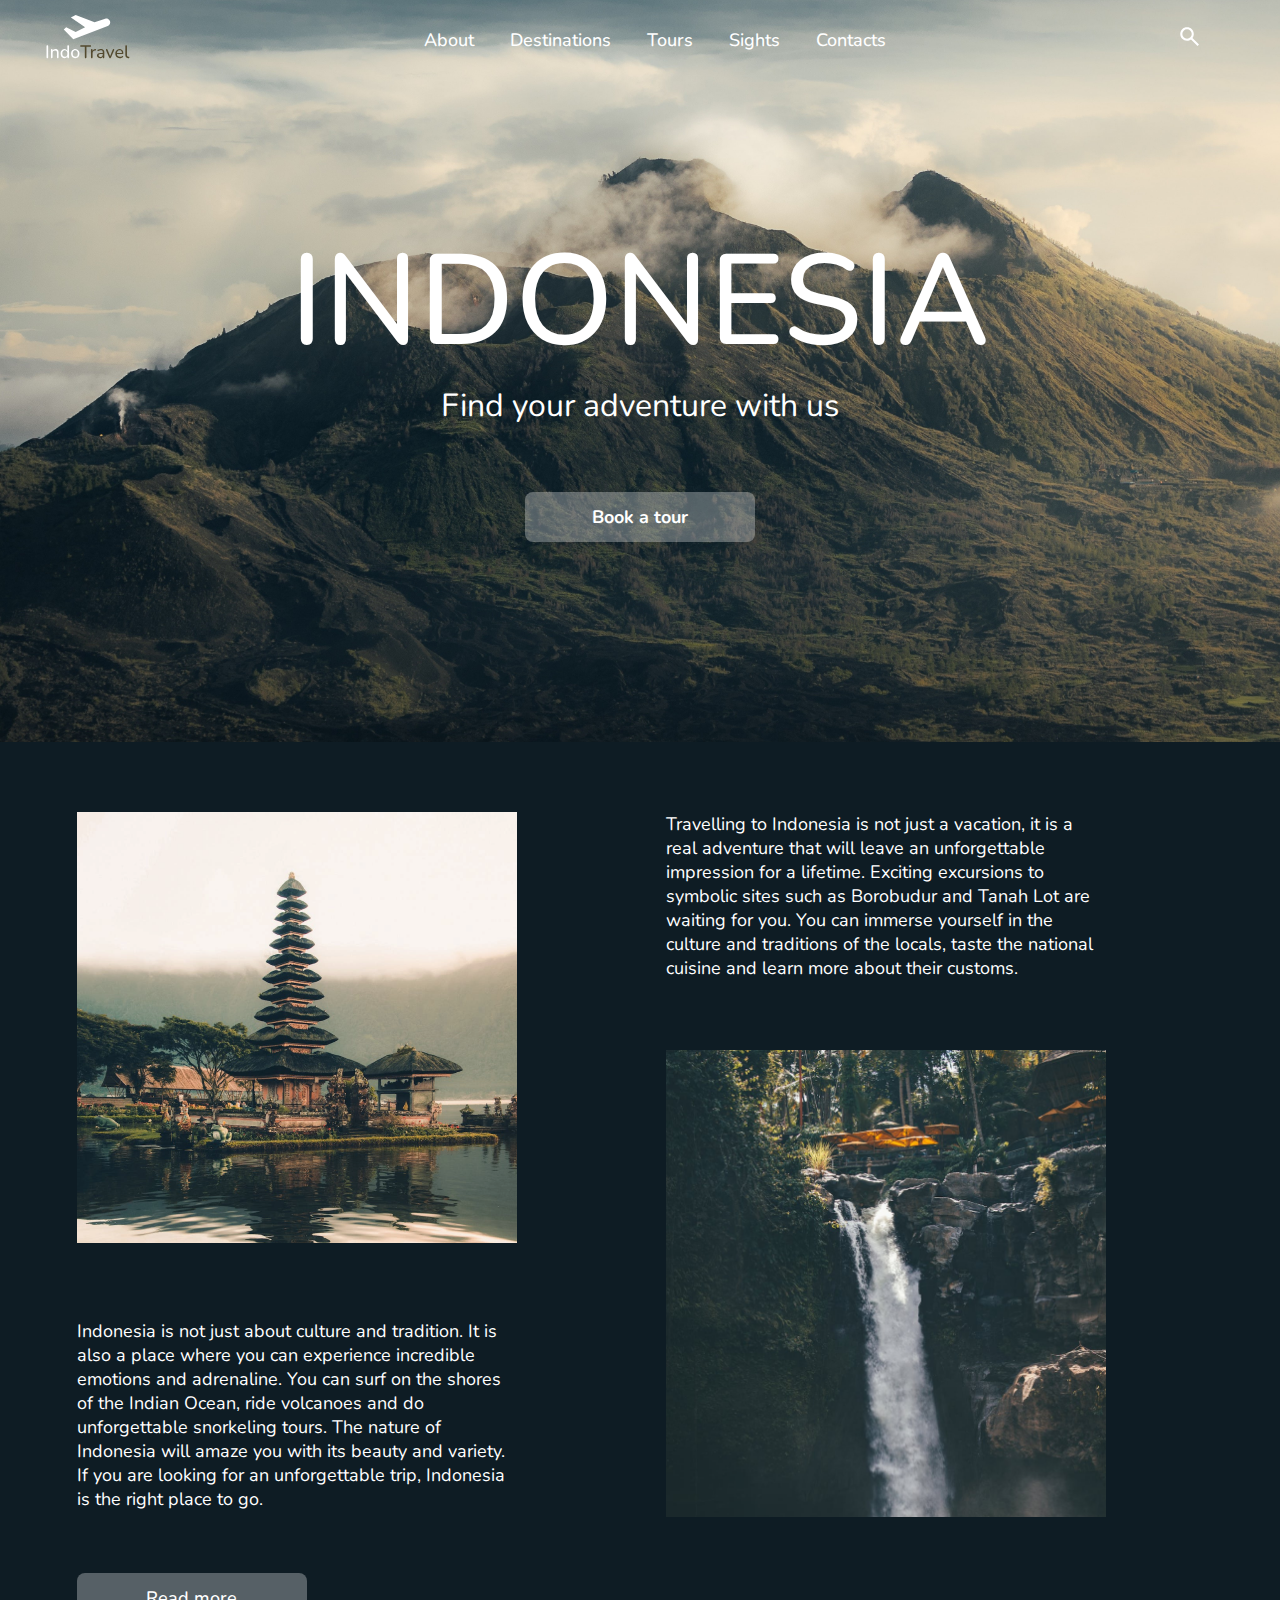
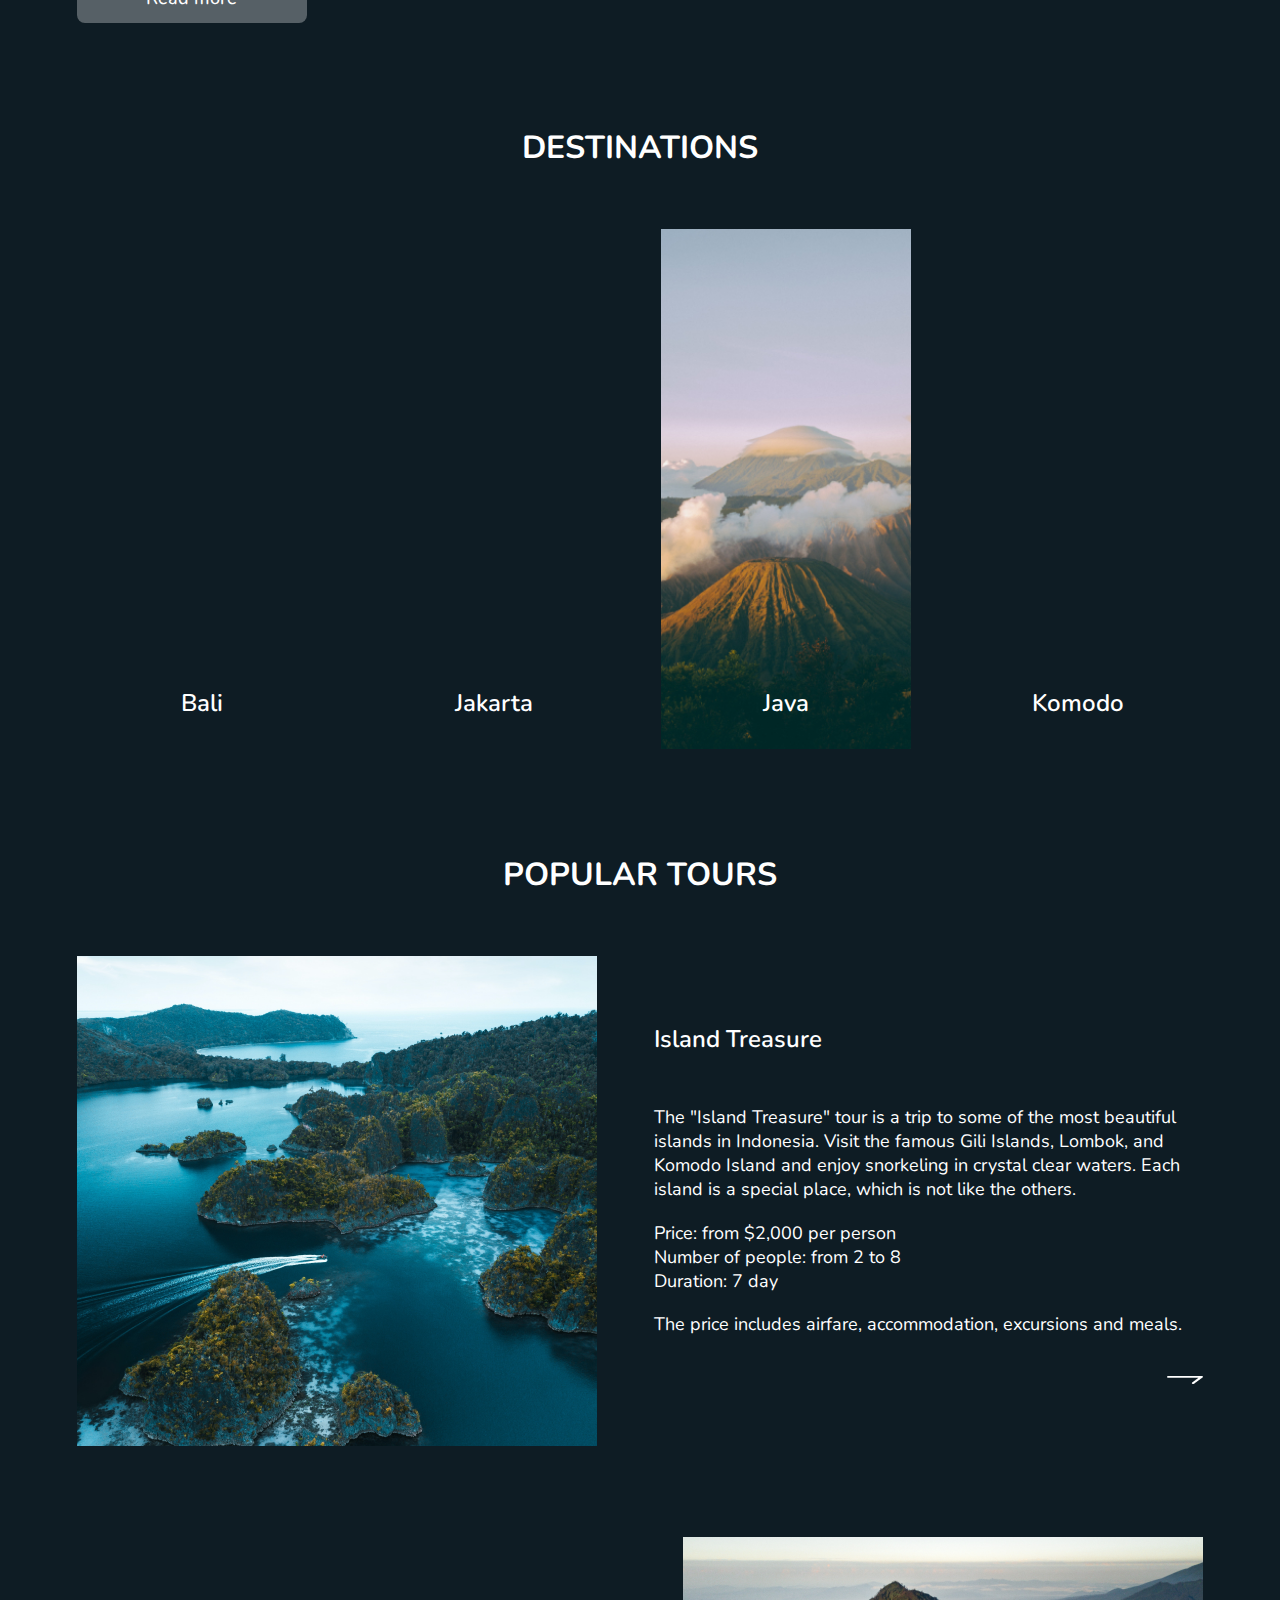
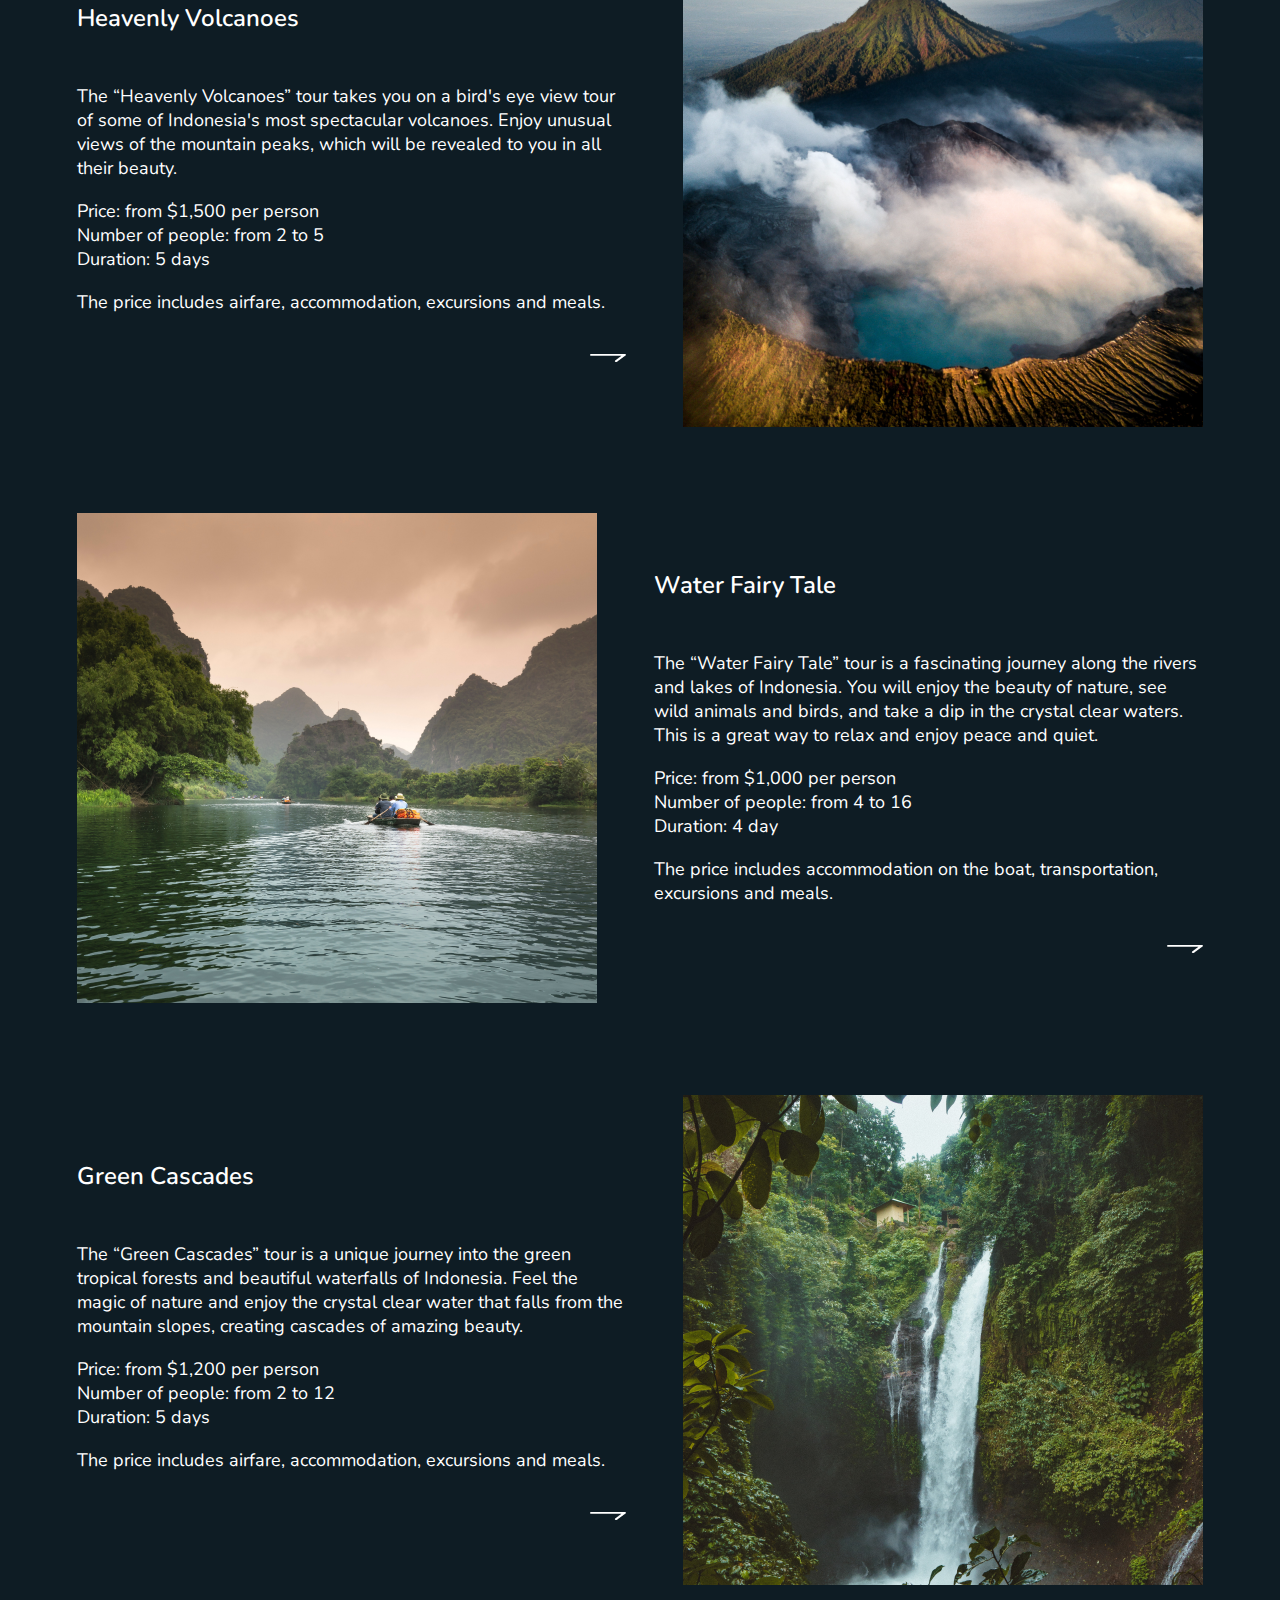
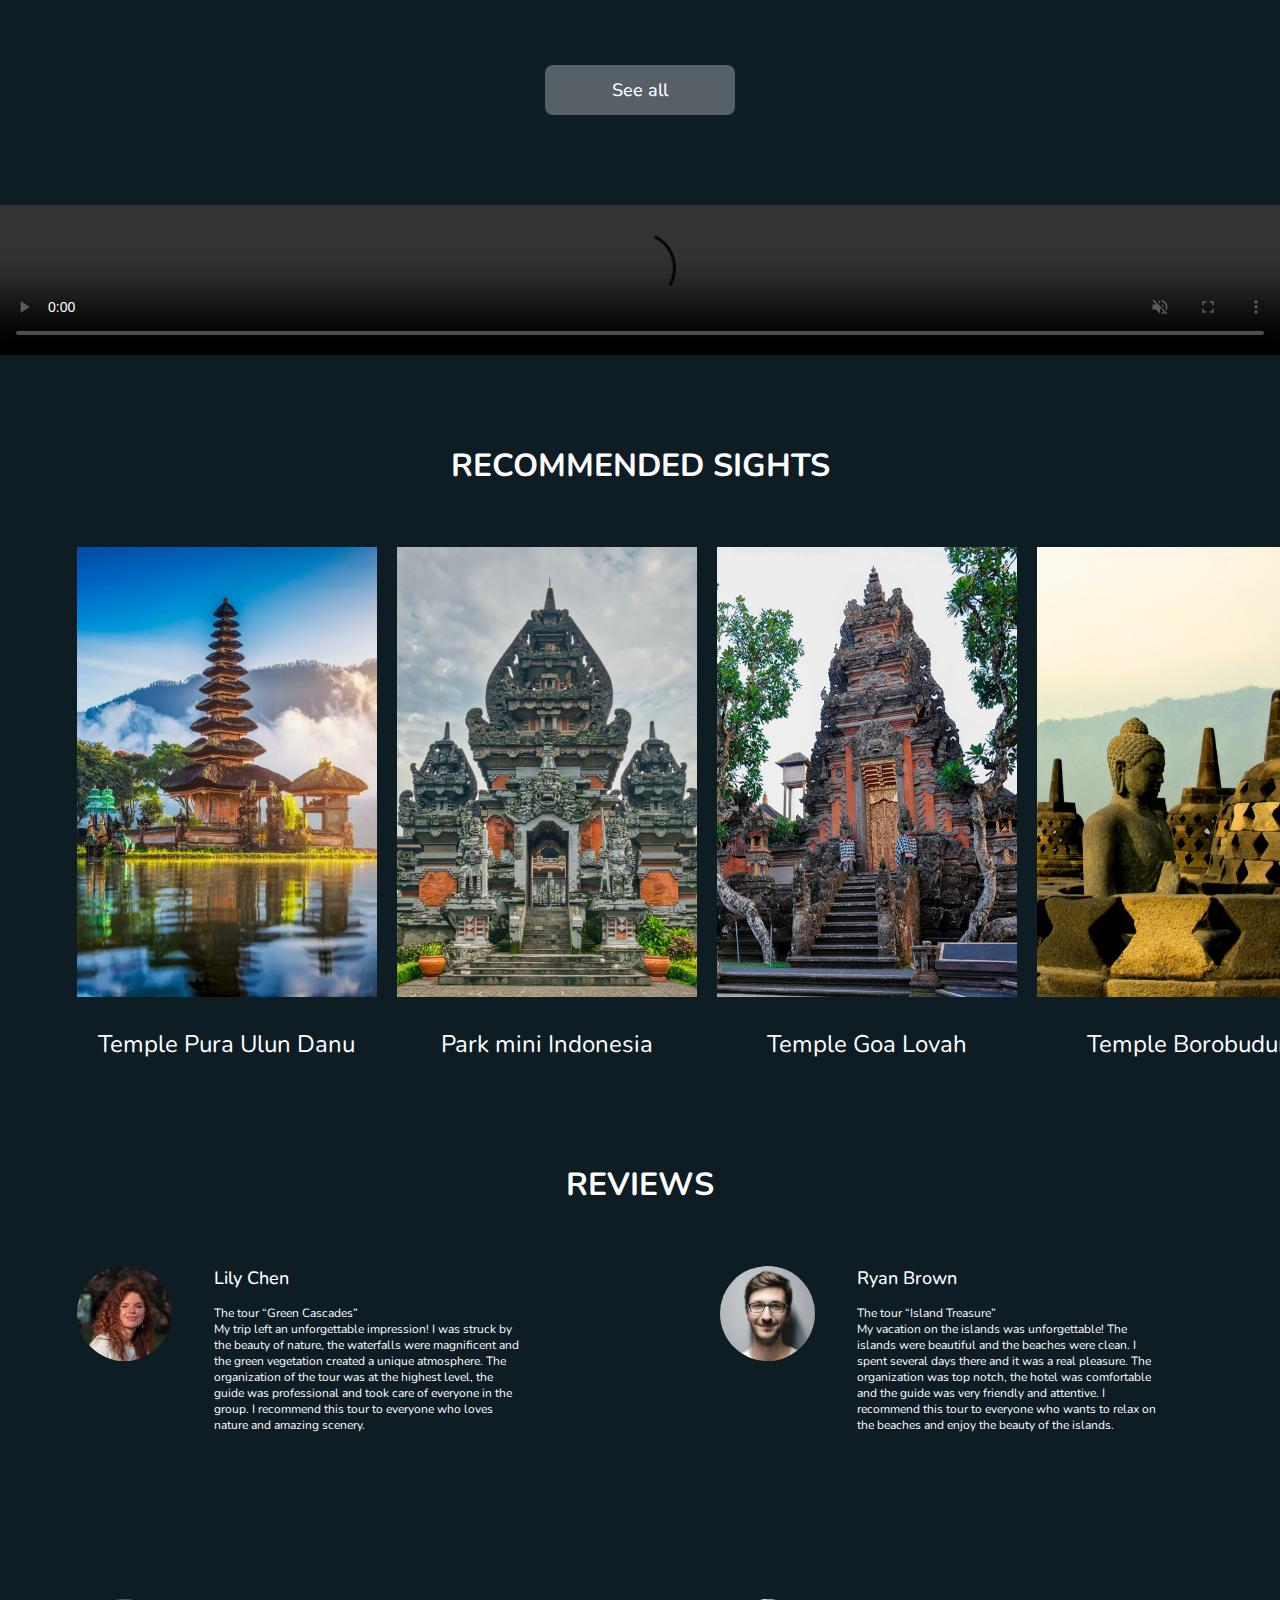
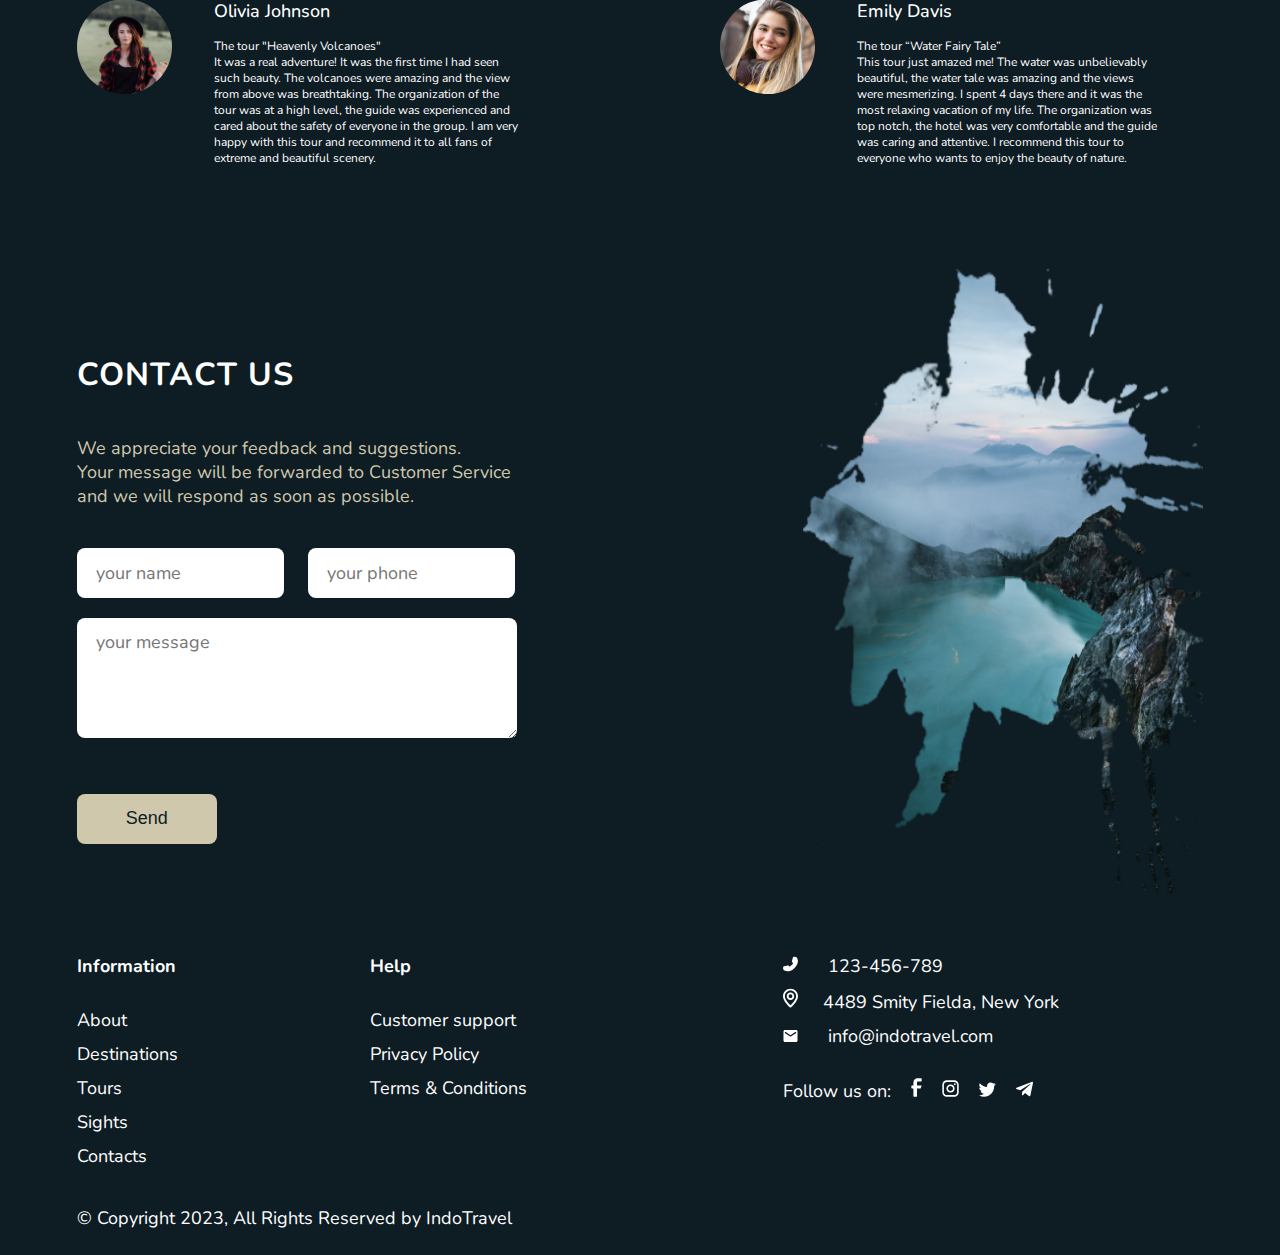
==== index.html @ ec02dda2 "first commit" ====
<!DOCTYPE html>
<html lang="en">

<head>
    <meta charset="UTF-8">
    <meta name="viewport" content="width=device-width, initial-scale=1.0">
    <link rel="stylesheet" href="css/general.css">
    <link rel="stylesheet" href="css/style.css">
    <link href="https://fonts.googleapis.com/css2?family=Nunito:wght@400;500;600;700;800&display=swap" rel="stylesheet">
    <link rel="shortcut icon" href="./imgs/earth-airplane-solid.svg">
    <title>IndoTravel</title>
</head>

<body>
    <div class="home-section">
        <header class="home-section__header">
            <div class="container">
                <img class="home-section__logo" src="imgs/logo.svg" alt="logo">
                <input type="checkbox" id="burger">
                <label for="burger"><img class="home-section__navbar-image" src="imgs/burger.svg" alt="menu"></label>

                <nav class="menu">
                    <ul class="home-section__menu">
                        <li class="menu__item"><a class="menu__link" href="#about">About</a></li>
                        <li class="menu__item"><a class="menu__link" href="#destinations">Destinations</a></li>
                        <li class="menu__item"><a class="menu__link" href="#popular-tours">Tours</a></li>
                        <li class="menu__item"><a class="menu__link" href="#recommended-sights">Sights</a></li>
                        <li class="menu__item"><a class="menu__link" href="#contacts">Contacts</a></li>
                    </ul>
                </nav>

                <div>
                    <img class="home-section__search" src="imgs/search.svg" alt="search">
                </div>
            </div>

        </header>

        <section class="home-section__content">
            <div class="container">
                <h1 class="home-section__name">Indonesia</h1>
                <p class="home-section__description">Find your adventure with us</p>
                <button onclick="window.location.href='./error-page/404.html';" class="home-section__button">Book a tour</button>
            </div>
        </section>
    </div>

    <div class="container">

        <section class="about-section" id="about">

            <div class="about-section__info">

                <div class="about-section__description">
                    <img class="about-section__first-image" src="imgs/image1.png" alt="Indonesia">
                    <h3 class="about-section__text">Indonesia is not just about culture and tradition. It is also a place
                        where you can experience incredible emotions and adrenaline. You can surf on the shores of the
                        Indian Ocean, ride volcanoes and do unforgettable snorkeling tours. The nature of Indonesia will
                        amaze you with its beauty and variety. If you are looking for an unforgettable trip, Indonesia
                        is the right place to go.
                    </h3>
                </div>

                <div class="about-section__description">
                    <h3 class="about-section__text">Travelling to Indonesia is not just a vacation, it is a real
                        adventure that will leave an unforgettable impression for a lifetime. Exciting excursions to
                        symbolic sites such as Borobudur and Tanah Lot are waiting for you. You can immerse yourself in
                        the culture and traditions of the locals, taste the national cuisine and learn more about their
                        customs.
                    </h3>
                    <img class="about-section__second-image" src="imgs/image2.png" alt="Indonesia">
                </div>

            </div>

            <div class="about-section__act-button">
                <button onclick="window.location.href='./error-page/404.html';" class="about-section__button">Read more</button>
            </div>

        </section>
    </div>

    <div class="container">
        <section class="destinations-section" id="destinations">

            <h2 class="sections-names">Destinations</h2>

            <div class="scrolling-wrapper">
                <div class="destinations-section__scrolling-card card-1">Bali</div>
                <div class="destinations-section__scrolling-card card-2">Jakarta</div>
                <div class="destinations-section__scrolling-card card-3">Java</div>
                <div class="destinations-section__scrolling-card card-4">Komodo</div>
            </div>

        </section>
    </div>

    <div class="container">
        <section class="popular-tours-section" id="popular-tours">

            <h2 class="sections-names">Popular tours</h2>

            <div class="popular-tours-section__tours">

                <div class="popular-tours-section__tour-card">

                    <a href="./error-page/404.html">
                        <img class="popular-tours-section__tour-image" src="imgs/IslandTreasure.png"
                            alt="Island Treasure">
                    </a>

                    <div class="popular-tours-section__tour-text">
                        <a class="popular-tours-section__links" href="./error-page/404.html">
                            <p class="popular-tours-section__tour-name">Island Treasure</p>
                        </a>
                        <p class="popular-tours-section__description">The "Island Treasure" tour is a trip to some of
                            the most
                            beautiful islands in Indonesia. Visit the famous Gili Islands, Lombok, and Komodo Island and
                            enjoy snorkeling in crystal clear waters. Each island is a special place, which is not like
                            the others.</p>
                        <p class="popular-tours-section__description">Price: from $2,000 per person
                            <br>Number of people: from 2 to 8
                            <br>Duration: 7 day
                        </p>
                        <p class="popular-tours-section__description">The price includes airfare, accommodation,
                            excursions and
                            meals.</p>
                        <a href="./error-page/404.html"><img class="popular-tours-section__arrow"
                                src="imgs/arrow.png" alt="arrow"></a>
                    </div>

                </div>

                <div class="popular-tours-section__tour-card">

                    <div class="popular-tours-section__tour-text">
                        <p onclick="document.location='./error-page/404.html'"
                            class="popular-tours-section__tour-name">Heavenly Volcanoes</p>
                        <p class="popular-tours-section__description">The “Heavenly Volcanoes” tour takes you on a
                            bird's eye
                            view tour of some of Indonesia's most spectacular volcanoes. Enjoy unusual views of the
                            mountain peaks, which will be revealed to you in all their beauty.</p>
                        <p class="popular-tours-section__description">Price: from $1,500 per person
                            <br>Number of people: from 2 to 5
                            <br>Duration: 5 days
                        </p>
                        <p class="popular-tours-section__description">The price includes airfare, accommodation,
                            excursions and
                            meals.</p>
                        <img onclick="document.location='./error-page/404.html'"
                            class="popular-tours-section__arrow" src="imgs/arrow.png" alt="arrow">
                    </div>

                    <img onclick="document.location='./error-page/404.html'"
                        class="popular-tours-section__tour-image" src="imgs/HeavenlyVolcanoes.png"
                        alt="Heavenly Volcanoes">
                </div>

                <div class="popular-tours-section__tour-card">

                    <a href="./error-page/404.html"><img class="popular-tours-section__tour-image"
                            src="imgs/WaterFairyTale.png" alt="Water Fairy Tale"></a>

                    <div class="popular-tours-section__tour-text">
                        <a class="popular-tours-section__links" href="/error-page/404.html">
                            <p class="popular-tours-section__tour-name">Water Fairy Tale</p>
                        </a>
                        <p class="popular-tours-section__description">The “Water Fairy Tale” tour is a fascinating
                            journey along
                            the rivers and lakes of Indonesia. You will enjoy the beauty of nature, see wild animals and
                            birds, and take a dip in the crystal clear waters. This is a great way to relax and enjoy
                            peace and quiet.</p>
                        <p class="popular-tours-section__description">Price: from $1,000 per person
                            <br>Number of people: from 4 to 16
                            <br>Duration: 4 day
                        </p>
                        <p class="popular-tours-section__description">The price includes accommodation on the boat,
                            transportation, excursions and meals.</p>
                        <a href="./error-page/404.html"><img class="popular-tours-section__arrow"
                                src="imgs/arrow.png" alt="arrow"></a>
                    </div>

                </div>

                <div class="popular-tours-section__tour-card">

                    <div class="popular-tours-section__tour-text">
                        <p onclick="document.location='./error-page/404.html'"
                            class="popular-tours-section__tour-name">
                            Green Cascades</p>
                        <p class="popular-tours-section__description">The “Green Cascades” tour is a unique journey into
                            the
                            green tropical forests and beautiful waterfalls of Indonesia. Feel the magic of nature and
                            enjoy the crystal clear water that falls from the mountain slopes, creating cascades of
                            amazing beauty.</p>
                        <p class="popular-tours-section__description">Price: from $1,200 per person
                            <br>Number of people: from 2 to 12
                            <br>Duration: 5 days
                        </p>
                        <p class="popular-tours-section__description">The price includes airfare, accommodation,
                            excursions and
                            meals.</p>
                        <img onclick="document.location='./error-page/404.html'"
                            class="popular-tours-section__arrow" src="imgs/arrow.png" alt="arrow">
                    </div>

                    <img onclick="document.location='./error-page/404.html'"
                        class="popular-tours-section__tour-image" src="imgs/GreenCascades.png" alt="Green Cascades">
                </div>

            </div>

            <div class="popular-tours-section__act-button">
               <button onclick="window.location='./error-page/404.html';" class="popular-tours-section__button">See all</button>
            </div>

        </section>
    </div>

    <div class="container">
        <div class="video-section">
            <video controls class="video-section__video" autoplay muted playsinline>
                <source src="imgs/indonesia.mp4">
            </video>
        </div>
    </div>

    <div class="container">
        <section class="recommended-sights-section" id="recommended-sights">

            <h2 class="sections-names"><span class="recommended-sights-section__word-recommended">Recommended</span>
                sights
            </h2>

            <div class="scrolling-wrapper">

                <div onclick="document.location='./error-page/404.html'"
                    class="recommended-sights-section__scrolling-card">
                    <img class="recommended-sights-section__image" src="imgs/sights1.png" alt="Temple Pura Ulun Danu">
                    <p class="recommended-sights-section__text">Temple Pura Ulun Danu</p>
                </div>
                <div onclick="document.location='./error-page/404.html'"
                    class="recommended-sights-section__scrolling-card">
                    <img class="recommended-sights-section__image" src="imgs/sights2.png" alt="Park mini Indonesia">
                    <p class="recommended-sights-section__text">Park mini Indonesia</p>
                </div>
                <div onclick="document.location='./error-page/404.html'"
                    class="recommended-sights-section__scrolling-card">
                    <img class="recommended-sights-section__image" src="imgs/sights3.png" alt="Temple Goa Lovah">
                    <p class="recommended-sights-section__text">Temple Goa Lovah</p>
                </div>
                <div onclick="document.location='./error-page/404.html'"
                    class="recommended-sights-section__scrolling-card">
                    <img class="recommended-sights-section__image" src="imgs/sights4.png" alt="Temple Borobudur">
                    <p class="recommended-sights-section__text">Temple Borobudur</p>
                </div>
                <div onclick="document.location='./error-page/404.html'"
                    class="recommended-sights-section__scrolling-card">
                    <img class="recommended-sights-section__image" src="imgs/sights5.png" alt="Temple Prambanan">
                    <p class="recommended-sights-section__text">Temple Prambanan</p>
                </div>
                <div onclick="document.location='./error-page/404.html'"
                    class="recommended-sights-section__scrolling-card">
                    <img class="recommended-sights-section__image" src="imgs/sights6.png" alt="Temple Tirta Gangga">
                    <p class="recommended-sights-section__text">Temple Tirta Gangga</p>
                </div>
                <div onclick="document.location='./error-page/404.html'"
                    class="recommended-sights-section__scrolling-card">
                    <img class="recommended-sights-section__image" src="imgs/sights7.png" alt="Rice Terrace">
                    <p class="recommended-sights-section__text">Rice Terrace</p>
                </div>
                <div onclick="document.location='./error-page/404.html'"
                    class="recommended-sights-section__scrolling-card">
                    <img class="recommended-sights-section__image" src="imgs/sights8.png" alt="Bogorsky Botanic Garden">
                    <p class="recommended-sights-section__text">Bogorsky Botanic Garden</p>
                </div>
                <div onclick="document.location='./error-page/404.html'"
                    class="recommended-sights-section__scrolling-card">
                    <img class="recommended-sights-section__image" src="imgs/sights9.png" alt="Temple Pura Tanah Lot">
                    <p class="recommended-sights-section__text">Temple Pura Tanah Lot</p>
                </div>
                <div onclick="document.location='./error-page/404.html'"
                    class="recommended-sights-section__scrolling-card">
                    <img class="recommended-sights-section__image" src="imgs/sights10.png" alt="Waterfall Sekumpul">
                    <p class="recommended-sights-section__text">Waterfall Sekumpul</p>
                </div>

            </div>

        </section>
    </div>

    <div class="container">

        <section class="reviews-section">

            <h2 class="sections-names">Reviews</h2>

            <div class="reviews-section__wrapper scrolling-wrapper">

                <div class="reviews-section__reviews">
                    <img class="reviews-section__image" src="imgs/reviews1.jpg" alt="face">
                    <div class="reviews-section__text-wrapper">
                        <p class="reviews-section__name">Lily Chen</p>
                        <p class="reviews-section__description">The tour “Green Cascades”
                            <br>My trip left an unforgettable impression! I was struck by the beauty of nature, the
                            waterfalls were magnificent and the green vegetation created a unique atmosphere. The
                            organization of the tour was at the highest level, the guide was professional and took care
                            of everyone in the group. I recommend this tour to everyone who loves nature and amazing
                            scenery.
                        </p>
                    </div>
                </div>
                <div class="reviews-section__reviews">
                    <img class="reviews-section__image" src="imgs/reviews2.jpg" alt="face">
                    <div class="reviews-section__text-wrapper">
                        <p class="reviews-section__name">Olivia Johnson</p>
                        <p class="reviews-section__description">The tour "Heavenly Volcanoes"
                            <br>It was a real adventure! It was the first time I had seen such beauty. The volcanoes
                            were amazing and the view from above was breathtaking. The organization of the tour was at a
                            high level, the guide was experienced and cared about the safety of everyone in the group. I
                            am very happy with this tour and recommend it to all fans of extreme and beautiful scenery.
                        </p>
                    </div>
                </div>
                <div class="reviews-section__reviews">
                    <img class="reviews-section__image" src="imgs/reviews3.jpg" alt="face">
                    <div class="reviews-section__text-wrapper">
                        <p class="reviews-section__name">Ryan Brown</p>
                        <p class="reviews-section__description">The tour “Island Treasure”
                            <br>My vacation on the islands was unforgettable! The islands were beautiful and the beaches
                            were clean. I spent several days there and it was a real pleasure. The organization was top
                            notch, the hotel was comfortable and the guide was very friendly and attentive. I recommend
                            this tour to everyone who wants to relax on the beaches and enjoy the beauty of the islands.
                        </p>
                    </div>
                </div>
                <div class="reviews-section__reviews">
                    <img class="reviews-section__image" src="imgs/reviews4.jpg" alt="face">
                    <div class="reviews-section__text-wrapper">
                        <p class="reviews-section__name">Emily Davis</p>
                        <p class="reviews-section__description">The tour “Water Fairy Tale”
                            <br>This tour just amazed me! The water was unbelievably beautiful, the water tale was
                            amazing and the views were mesmerizing. I spent 4 days there and it was the most relaxing
                            vacation of my life. The organization was top notch, the hotel was very comfortable and the
                            guide was caring and attentive. I recommend this tour to everyone who wants to enjoy the
                            beauty of nature.
                        </p>
                    </div>
                </div>
            </div>

        </section>
    </div>

    <div class="container">

        <section class="contact-section">

            <div class="contact-section__info" id="contacts">
                <h2 class="sections-names contact-section__name">Contact us</h2>
                <p class="contact-section__description">We appreciate your feedback and suggestions.
                    <br>Your message will be forwarded to Customer Service and we will respond as soon as possible.
                </p>

                <form class="contact-section__form">
                    <div class="contact-section__inputbox">
                        <input class="inputbox-name" type="text" required="required" placeholder="your name">
                        <input class="inputbox-phone" type="text" required="required" placeholder="your phone">
                    </div>
                    <div class="contact-section__inputbox">
                        <textarea class="inputbox-message" required="required"
                            placeholder="your message"></textarea>
                    </div>

                    <div class="contact-section__inputbox">
                        <input class="inputbox-button" type="button" value="Send">
                    </div>
                </form>

            </div>
            <img class="contact-section__image" src="imgs/blot.png" alt="blot">

        </section>
    </div>

    <footer class="footer">
        <div class="container">

            <div class="footer__group-block">

                <div class="footer__information-block">
                    <p class="footer__name">Information</p>
                    <ul class="footer__group-list">
                        <li class="footer__item"><a class="footer__link" href="#about">About</a></li>
                        <li class="footer__item"><a class="footer__link" href="#destinations">Destinations</a></li>
                        <li class="footer__item"><a class="footer__link" href="#popular-tours">Tours</a></li>
                        <li class="footer__item"><a class="footer__link" href="#recommended-sights">Sights</a></li>
                        <li class="footer__item"><a class="footer__link" href="#contacts">Contacts</a></li>
                    </ul>
                </div>

                <div class="footer__help-block">
                    <p class="footer__name">Help</p>
                    <ul class="footer__group-list">
                        <li class="footer__item"><a class="footer__link" href="#">Customer support</a></li>
                        <li class="footer__item"><a class="footer__link" href="#">Privacy Policy</a></li>
                        <li class="footer__item"><a class="footer__link" href="#">Terms & Conditions</a></li>
                    </ul>
                </div>

                <div class="footer__info-block">

                    <ul class="footer__group-list-info">
                        <li class="footer__item">
                            <img class="footer__info-images" src="imgs/phone.svg" alt="phone">
                            <a class="footer__link" href="tel:123-456-789">123-456-789</a>
                        </li>
                        <li class="footer__item">
                            <img class="footer__info-images" src="imgs/location.svg" alt="location">4489 Smity
                            Fielda, New York
                        </li>
                        <li class="footer__item">
                            <img class="footer__info-images" src="imgs/mail.svg" alt="mail">
                            <a class="footer__link" href="mailto:info@indotravel.com">info@indotravel.com</a>
                        </li>
                        <li class="footer__item">Follow us on:
                            <a href="https://www.facebook.com/"><img
                                    class="footer__follow-images footer__follow-images-facebook" src="imgs/facebook.svg"
                                    alt="facebook"></a>
                            <a href="https://www.instagram.com"><img class="footer__follow-images" src="imgs/insta.svg"
                                    alt="instagram"></a>
                            <a href="https://twitter.com"><img class="footer__follow-images" src="imgs/twitter.svg"
                                    alt="twitter"></a>
                            <a href="https://web.telegram.org"><img class="footer__follow-images"
                                    src="imgs/telegram.svg" alt="telegram"></a>
                        </li>
                    </ul>

                </div>

            </div>

            <div class="footer__copyright">© Copyright 2023, All Rights Reserved by IndoTravel</div>

        </div>
    </footer>
</body>

</html>
---- css/general.css ----
* {
    margin: 0;
    padding: 0;
    box-sizing: border-box;
}

::-webkit-scrollbar {
    /* Disable scrollbar Edge */
    width: 0;
}

@-moz-document url-prefix() {

    /* Disable scrollbar Firefox */
    html {
        scrollbar-width: none;
    }
}

.scrolling-wrapper {
    scrollbar-width: none;
}

body::-webkit-scrollbar {
    width: 0;
    background: transparent;
    /* Disable scrollbar Chrome/Safari/Webkit */
}

body {
    overflow-y: scroll;
    background-color: #0E1C24;
    font-family: Nunito;
    color: #FFFFFF;
}

ul,
li {
    list-style: none;
    margin: 0;
    padding: 0;
}

.container {
    max-width: 1280px;
    margin: 0 auto;
}

.sections-names {
    text-transform: uppercase;
    font-size: 32px;
    font-weight: 700;
    text-align: center;
    margin-top: clamp(30px, 6.5vw, 90px);
}
---- css/style.css ----
.home-section {
    width: 100%;
    background: #0E1C24 url("../imgs/bg1.jpg");
    background-size: cover;
    background-position: center center;
}

.home-section__header {
    width: 100%;
    padding-top: 15px; 
}

.home-section__header > .container{
    display: flex;
    align-items: center;
    justify-content: space-between;   
}

.home-section__logo {
    width: clamp(85px, 11.5vw, 130px);
    padding-left: clamp(25px, 3.5vw, 45px);
}

#burger, [for=burger]{
    display: none;
}

@media  (max-width: 600px){

    [for=burger]{
        display: block;
        position: fixed;
        right: clamp(35px, 10vw, 50px);
        text-align: center;
        top: 20px;
    }

    .menu{
        display: none;
        position: fixed;
        right: 100px;
        top: 55px;
        background-color: #D0C8AD;
        border-radius: 8px;
        padding: 7px 10px 10px;
    }

    .menu__link:hover {
        color: #000000;
    }

    .menu__item{
        color:#000000;
    }

    #burger:checked~.menu{
        display: block;  
        width: 100px;   
    }
}

.home-section__menu {
    text-align: center;
}

.menu__item {
    display: inline-block;
    font-size: clamp(14px, 2vw, 18px);
    font-weight: 500;
    margin-right: 2.5vw;
}

.menu__item:last-child {
    margin-right: 0px;
}

@media (min-width: 601px){

    .menu__link:hover {
        color: #D0C8AD;
    }
}

.menu__link {
    color: #FFFFFF;
    text-decoration: none;
    cursor: pointer;
}

.home-section__navbar-image {
    height: 15px;
    margin-right: 24px;
}

.home-section__search {
    padding-right: clamp(25px, 6.5vw, 81px);
}

.home-section__content {
    font-weight: 400;
    text-align: center;
}

.home-section__name {
    text-transform: uppercase;
    font-size: clamp(56px, 13vw, 128px);
    margin-top: clamp(140px, 12vw, 150px);
    font-weight: 500;
}

.home-section__description {
    font-size: clamp(16px, 3.5vw, 32px);
    margin-top: -5px;
}

.home-section__button {
    background: rgba(255, 255, 255, 0.3);
    border: none;
    cursor: pointer;
    border-radius: 8px;
    width: 230px;
    height: 50px;
    font-family: Nunito;
    font-size: 18px;
    font-weight: 700;
    color: #FFFFFF;
    margin-top: clamp(30px, 6vw, 65px);
    margin-bottom: 200px;
}

.home-section__button:hover {
    background: #D0C8AD;
    color: #0E1C24;
    font-weight: 800;
}

.about-section__info {
    background: #0E1C24;
    display: grid;
    grid-template-columns: repeat(2, 1fr);
    padding-left: clamp(15px, 6vw, 80px);
    padding-right: clamp(15px, 6vw, 80px);
    justify-content: space-between;
}

.about-section__description:nth-child(odd) {
    padding-right: clamp(20px, 2vw, 100px);
}

.about-section__description:nth-child(even) {
    padding-left: clamp(20px, 2vw, 100px);
}

.about-section__text {
    font-size: 18px;
    font-weight: 400;
    width: clamp(280px, 37vw, 440px);
}

.about-section__first-image,
.about-section__second-image {
    width: clamp(280px, 37vw, 440px);
}

.about-section__first-image,
.about-section__text {
    margin-top: clamp(20px, 5.5vw, 90px);
}

.about-section__second-image {
    margin-top: clamp(20px, 5.5vw, 90px);
}

.about-section__button {
    background: rgba(255, 255, 255, 0.3);
    border: none;
    cursor: pointer;
    border-radius: 8px;
    width: 230px;
    height: 50px;
    font-family: Nunito;
    font-size: 18px;
    font-weight: 500;
    color: #FFFFFF;
    margin-top: 50px;
    margin-bottom: 20px;
    margin-left: clamp(15px, 6vw, 80px);
}

.about-section__button:hover {
    background: #D0C8AD;
    color: #0E1C24;
    font-weight: 700;
}

@media (max-width: 700px) {

    .about-section__info {
        display: grid;
        justify-items: center;
        grid-template-columns: 1fr;
        padding-left: clamp(10px, 4vw, 30px);
        padding-right: clamp(10px, 4vw, 30px);
    }

    .about-section__description:nth-child(even){
        display: grid;
        padding-left: 0;
    }

    .about-section__description:nth-child(odd){
        padding-right: 0;
    }

    .about-section__second-image {
        order: 1;
    }

    .about-section__text {
        order: 2;
    }

    .about-section__first-image,
    .about-section__second-image {
        width: clamp(290px, 85vw, 440px);
    }

    .about-section__text {
        width: clamp(290px, 85vw, 440px);
    }

    .about-section__description {
        padding: 0;
        padding-left: 0;
    }

    .about-section__first-image,
    .about-section__second-image,
    .about-section__text {
        margin-top: clamp(10px, 4vw, 30px);
    }

    .about-section__act-button {
        display: grid;
        justify-content: center;
    }

    .about-section__button {
        margin-left: 0;
    }
}

.scrolling-wrapper {
    margin-top: clamp(20px, 5vw, 60px);
    padding-bottom: 20px;
    padding-left: clamp(15px, 6vw, 80px);
    padding-right: clamp(15px, 6vw, 80px);
    display: flex;
    flex-wrap: nowrap;
    overflow-x: auto;
    justify-content: space-between;
}

.destinations-section__scrolling-card {
    font-size: 24px;
    font-weight: 600;
    text-align: center;
    width: 250px;
    height: 520px;
    margin-right: 20px;
    flex: 0 0 auto;
    padding-top: 458px;
}

.destinations-section__scrolling-card:last-child {
    margin-right: 0px;
}

.card-1 {
    background: url("../imgs/card1.jpg");
    background-size: cover;
}

.card-2 {
    background: url("../imgs/card2.jpg");
    background-size: cover;
}

.card-3 {
    background: url("../imgs/card3.jpg");
    background-size: cover;
}

.card-4 {
    background: url("../imgs/card4.jpg");
    background-size: cover;
}

.popular-tours-section__tour-card {
    display: flex;
    align-items: center;
    margin-top: clamp(20px, 6.7vw, 90px);
    padding-left: clamp(15px, 6vw, 80px);
    padding-right: clamp(15px, 6vw, 80px);
}

.popular-tours-section__tour-card:first-child {
    margin-top: 60px;
}

.popular-tours-section__tour-image {
    width: clamp(280px, 43vw, 520px);
}

.popular-tours-section__tour-image:nth-child(odd) {
    margin-right: clamp(15px, 4.5vw, 80px);
}

.popular-tours-section__tour-image:nth-child(even) {
    margin-left: clamp(15px, 4.5vw, 80px);
}

.popular-tours-section__tour-image:hover {
    cursor: pointer;
}

.popular-tours-section__tour-name {
    font-size: 24px;
    font-weight: 600;
    margin-bottom: clamp(20px, 4.5vw, 50px);
}

.popular-tours-section__links{
    text-decoration: none;
    color: #FFFFFF;
    font-size: 24px;
}

.popular-tours-section__tour-name:hover {
    font-weight: 700;
    cursor: pointer;
}

.popular-tours-section__description {
    font-size: clamp(16px, 1.7vw, 18px);
    font-weight: 400;
    margin-top: clamp(10px, 1.5vw, 25px);
}

.popular-tours-section__arrow {
    margin-top: clamp(10px, 3.5vw, 40px);
    float: right;
}

.popular-tours-section__arrow:hover {
    cursor: pointer;
    scale: 1.1;
}

.popular-tours-section__act-button {
    display: grid;
    justify-content: center;
}


.popular-tours-section__button {
    background: rgba(255, 255, 255, 0.3);
    border: none;
    cursor: pointer;
    border-radius: 8px;
    width: 190px;
    height: 50px;
    font-family: Nunito;
    font-size: 18px;
    font-weight: 500;
    color: #FFFFFF;
    margin-top: 80px;
    margin-bottom: 90px;
    justify-content: center;
}

.popular-tours-section__button:hover {
    background: #D0C8AD;
    color: #0E1C24;
    font-weight: 700;
}

@media (max-width: 900px) {
    .popular-tours-section__tour-card {
        display: grid;
        justify-content: center;
    }

    .popular-tours-section__tour-image:nth-child(odd) {
        margin-right: 0;
    }

    .popular-tours-section__tour-image:nth-child(even) {
        margin-left: 0;
    }

    .popular-tours-section__tour-card:nth-child(even){
        display: flex;
        flex-direction: column-reverse;
    }

    .popular-tours-section__tour-card:first-child {
        margin-top: clamp(30px, 5vw, 60px);
    }

    .popular-tours-section__tour-image {
        width: clamp(280px, 86vw, 520px);
    }

    .popular-tours-section__tour-text {
        width: clamp(280px, 86vw, 520px);
    }

    .popular-tours-section__tour-name {
        margin-top: clamp(10px, 2.5vw, 30px);
        margin-bottom: clamp(20px, 4.5vw, 50px);
    }

    .popular-tours-section__arrow {
        margin-top: clamp(25px, 4.5vw, 50px);
    }

    .popular-tours-section__button {
        margin-top: 50px;
        margin-bottom: 60px;
    }
}


@media (max-width: 500px){
    
    .recommended-sights-section__word-recommended{
        display: none;
    }

}

.video-section__video {
    width: 100%;
}

.recommended-sights-section__scrolling-card {
    text-align: center;
    margin-right: 20px;
}

.recommended-sights-section__scrolling-card:last-child {
    margin-right: 0px;
}

.recommended-sights-section__image {
    width: 300px;
    height: 450px;
    flex: 0 0 auto;
    cursor: pointer;
}

.recommended-sights-section__text {
    font-size: 24px;
    font-weight: 400;
    margin-top: 25px;
}

.recommended-sights-section__text:hover {
    font-weight: 600;
    cursor: pointer;
}

.reviews-section__wrapper {
    height: 520px;
    display: flex;
    flex-direction: column;
    flex-wrap: wrap;
    padding-left: clamp(15px, 6vw, 80px);
    padding-right: clamp(15px, 6vw, 80px);
    margin-top: clamp(20px, 5vw, 60px);
}

.reviews-section__reviews {
    width: clamp(247px, 37vw, 443px);
    display: flex;
}

.reviews-section__reviews:nth-child(even) {
    margin-top: 20px;
}

.reviews-section__reviews:nth-child(n+3) {
    margin-left: clamp(20px, 13vw, 160px);
}

.reviews-section__image {
    border-radius: 50%;
    width: 95px;
    height: 95px;
    margin-right: clamp(22px, 3.3vw, 45px);
    user-select: none;
}

.reviews-section__name {
    font-size: 18px;
    font-weight: 500;
    margin-bottom: 15px;
}

.reviews-section__description {
    font-size: 12px;
    font-weight: 400;
}

@media (max-width: 900px) {
    .reviews-section__wrapper {
        display: flex;
        flex-direction: row;
        flex-wrap: nowrap;
        overflow-x: auto;
        justify-content: space-between;
        height: 233px;
    }

    .reviews-section__reviews {
        margin-right: 20px;
        flex: 0 0 auto;
        width: 370px;
    }

    .reviews-section__reviews:last-child {
        margin-right: 0;
    }

    .reviews-section__reviews:nth-child(even) {
        margin-top: 0;
    }

    .reviews-section__reviews:nth-child(n+3) {
        margin-left: 0;
    }
}

.contact-section {
    padding-left: clamp(15px, 6vw, 80px);
    padding-right: clamp(15px, 6vw, 80px);
    padding-top: clamp(30px, 6.5vw, 90px);
    display: flex;
    justify-content: space-between;
}

.contact-section__info {
    width: clamp(280px, 42vw, 440px);
}

.contact-section__name {
    text-align: left;
    padding-top: 0;
    letter-spacing: 1px;
}

.contact-section__description {
    margin-top: clamp(20px, 3.5vw, 40px);
    color: #D0C8AD;
    font-size: clamp(16px, 1.5vw, 18px);
    font-weight: 400;
}

.contact-section__form {
    margin-top: 40px;
}

.contact-section__inputbox:nth-child(n+1) {
    margin-top: 20px;
}

.inputbox-name,
.inputbox-phone,
.inputbox-message {
    border-radius: 8px;
    border: none;
    outline: none;
    font-size: clamp(16px, 1.7vw, 18px);
    color: rgba(14, 28, 36, 0.6);
    font-family: Nunito;
    padding-left: clamp(10px, 1.5vw, 20px);
    padding-right: clamp(10px, 1.5vw, 20px);
    font-weight: 400;
}

.inputbox-name,
.inputbox-phone {
    width: clamp(100px, 18.8vw, 207px);
    height: 50px;
}

.inputbox-phone {
    margin-left: clamp(10px, 3.5vw, 20px);
}

.inputbox-message {
    width: clamp(50px, 40vw, 440px);
    height: 120px;
    padding-top: 12px;
}

.inputbox-button {
    color: #0E1C24;
    font-weight: 500;
    background-color: #D0C8AD;
    width: clamp(100px, 30vw, 140px);
    height: 50px;
    margin-top: 30px;
    text-align: center;
    margin-bottom: 90px;
    border-radius: 8px;
    border: none;
    outline: none;
    font-size: clamp(16px, 1.7vw, 18px);
}

.inputbox-button:hover {
    font-weight: 700;
    cursor: pointer;
}

.contact-section__image {
    width: clamp(50px, 33.7vw, 400px);
    margin-bottom: 40px;
    user-select: none;
}

@media (max-width: 900px) {
    .contact-section__image {
        display: none;
    }

    .contact-section__info {
        width: clamp(180px, 80vw, 700px);
    }

    .inputbox-name,
    .inputbox-phone {
        width: clamp(100px, 37vw, 228px);
    }

    .inputbox-message {
        width: clamp(50px, 78.5vw, 480px);
    }
}

.footer {
    margin-top: 20px;
}

.footer__group-block {
    display: flex;
    padding-left: clamp(15px, 6vw, 80px);
    padding-right: clamp(15px, 6vw, 80px);
}

.footer__link:hover {
    color: #D0C8AD;
}

.footer__help-block {
    margin-left: clamp(50px, 15vw, 200px);
}

.footer__info-block {
    margin-left: clamp(50px, 20vw, 350px);
}

.footer__name {
    font-size: clamp(12px, 1.7vw, 18px);
    font-weight: 700;
}

.footer__group-list {
    margin-top: 30px;
}

.footer__group-list-info {
    margin-top: 0;
}

.footer__group-list-info .footer__item:last-child {
    margin-top: 30px;
}

.footer__link {
    color: #FFFFFF;
    text-decoration: none;
    cursor: pointer;
}

.footer__item {
    margin-top: 10px;
    font-size: clamp(12px, 1.5vw, 18px);
    font-weight: 400;
}

.footer__item:first-child {
    margin-top: 0;
}

.footer__info-images {
    margin-right: 25px;
    width: clamp(12px, 1.5vw, 15px);
}

.footer__copyright {
    display: flex;
    margin-top: clamp(5px, 3vw, 40px);
    font-size: clamp(12px, 1.5vw, 18px);
    font-weight: 400;
    padding-left: clamp(15px, 6vw, 80px);
    padding-right: clamp(15px, 6vw, 80px);
    margin-bottom: clamp(15px, 2vw, 40px);
}

.footer__follow-images {
    margin-left: 15px;
    width: clamp(12px, 1.5vw, 17px);
}

.footer__follow-images-facebook {
    width: clamp(6px, 1vw, 11px);
}

@media (max-width: 700px) {
    .footer__group-block {
        height: 335px;
        flex-direction: column;
        flex-wrap: wrap;
    }

    .footer__info-block {
        -webkit-order: 2; /* Safari 6.1+ */
        order: 2;
        margin: 40px 0 0;
        width: 200px;
    }

    .footer__help-block {
        -webkit-order: 3;
        order: 3;
        margin-left: 0;
    }

    .footer__information-block {
        width: 70px;
    }
}
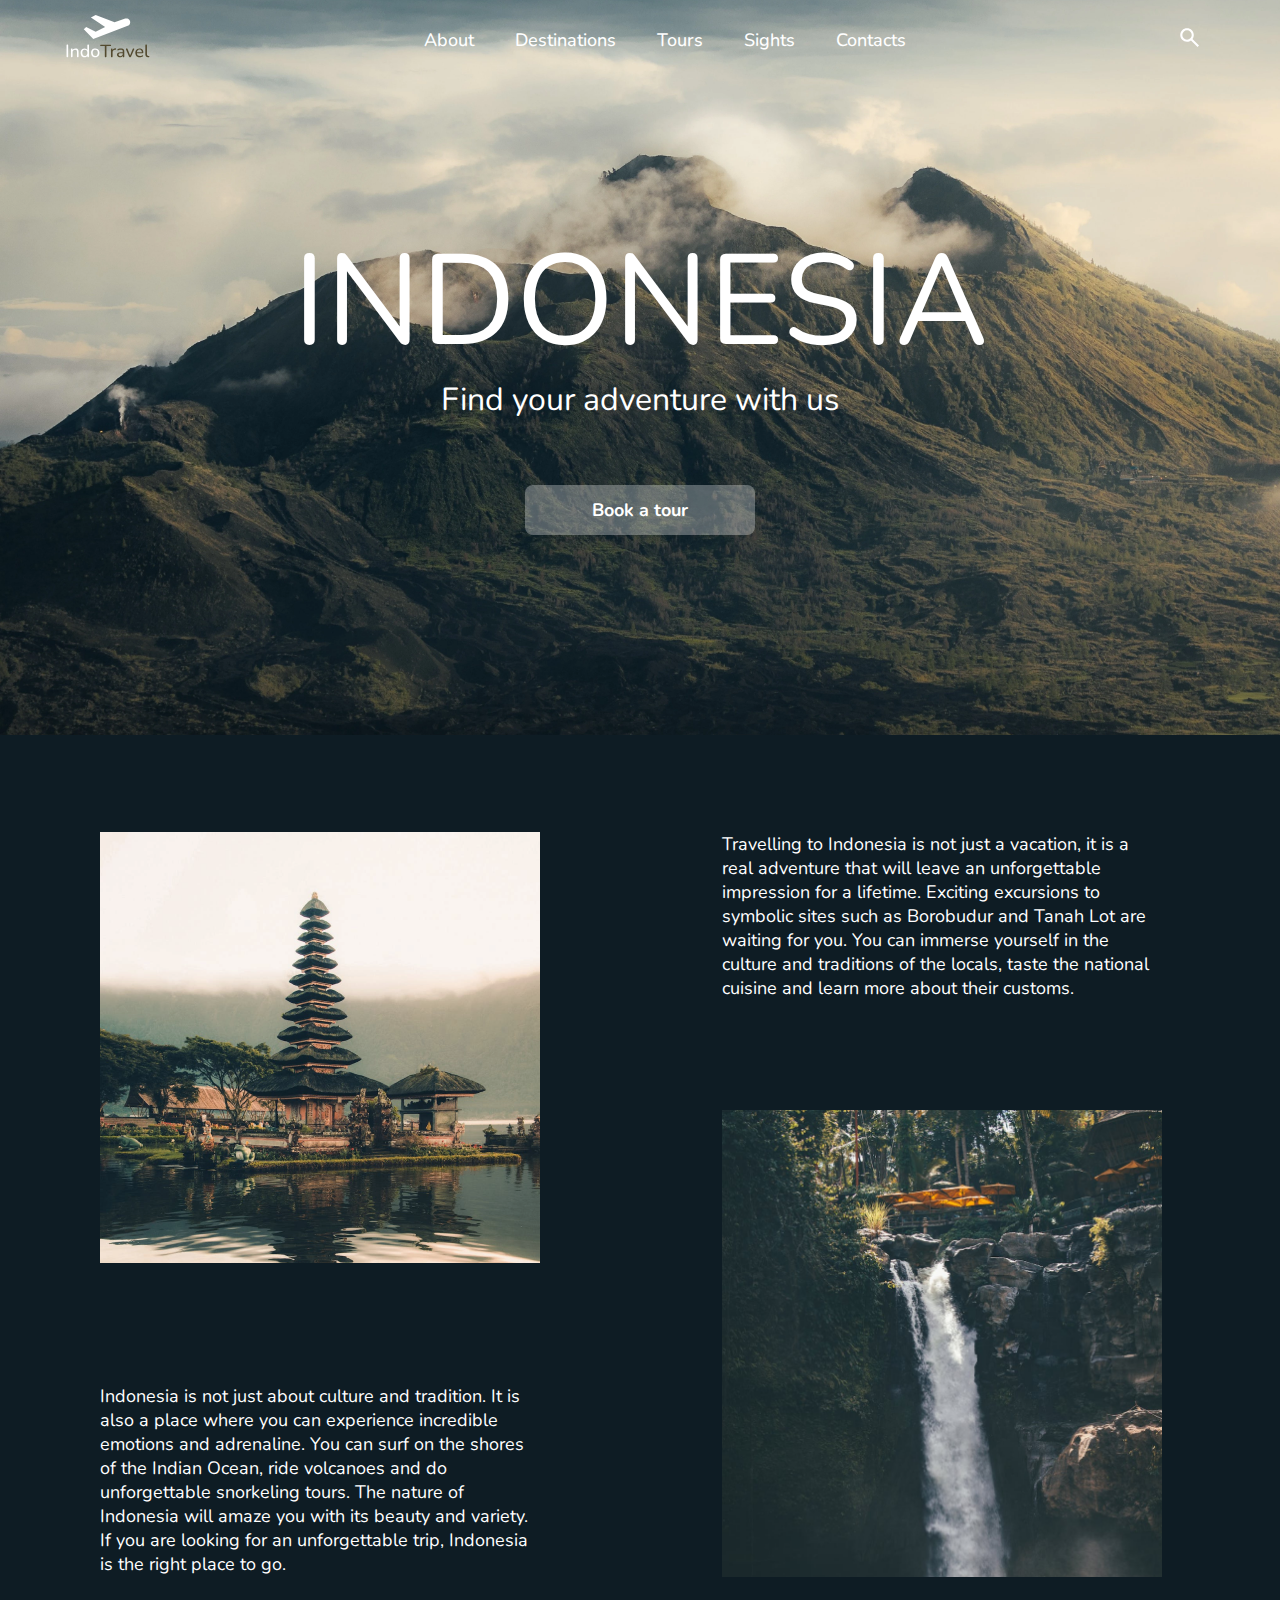
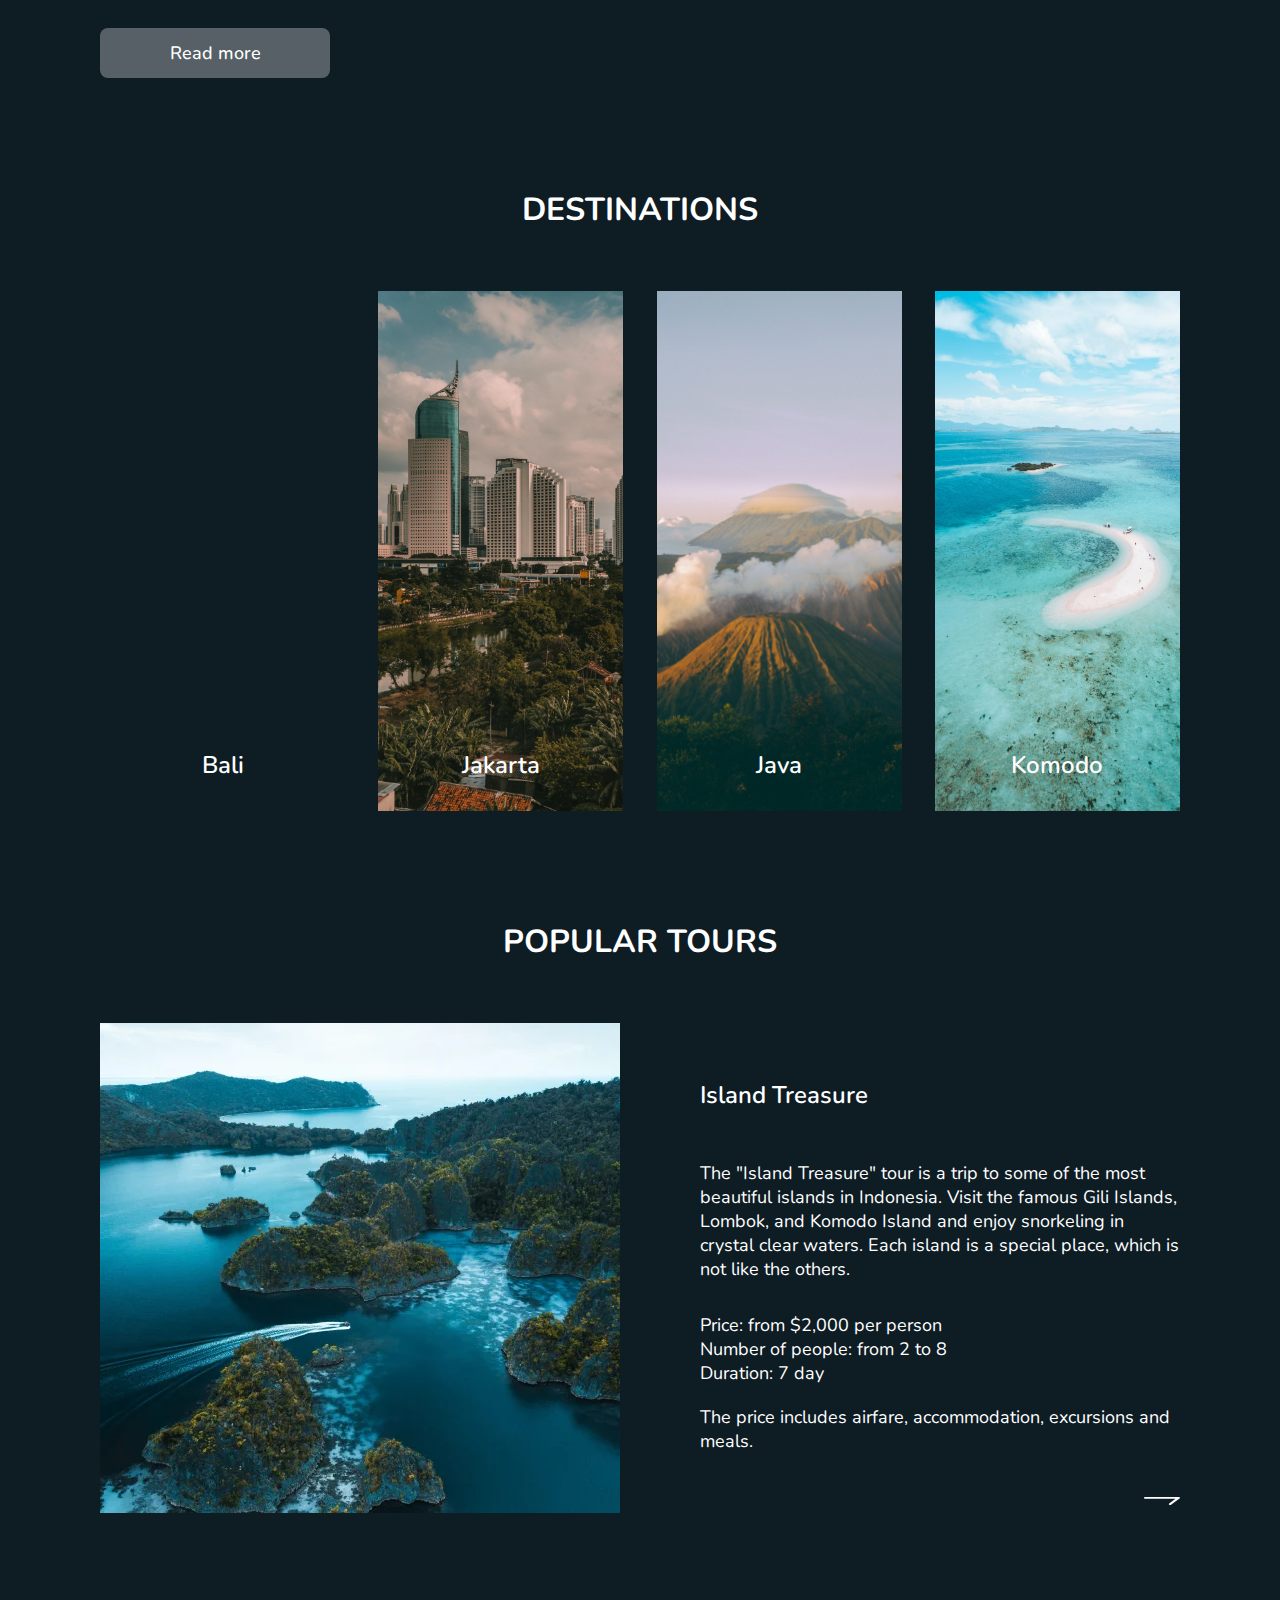
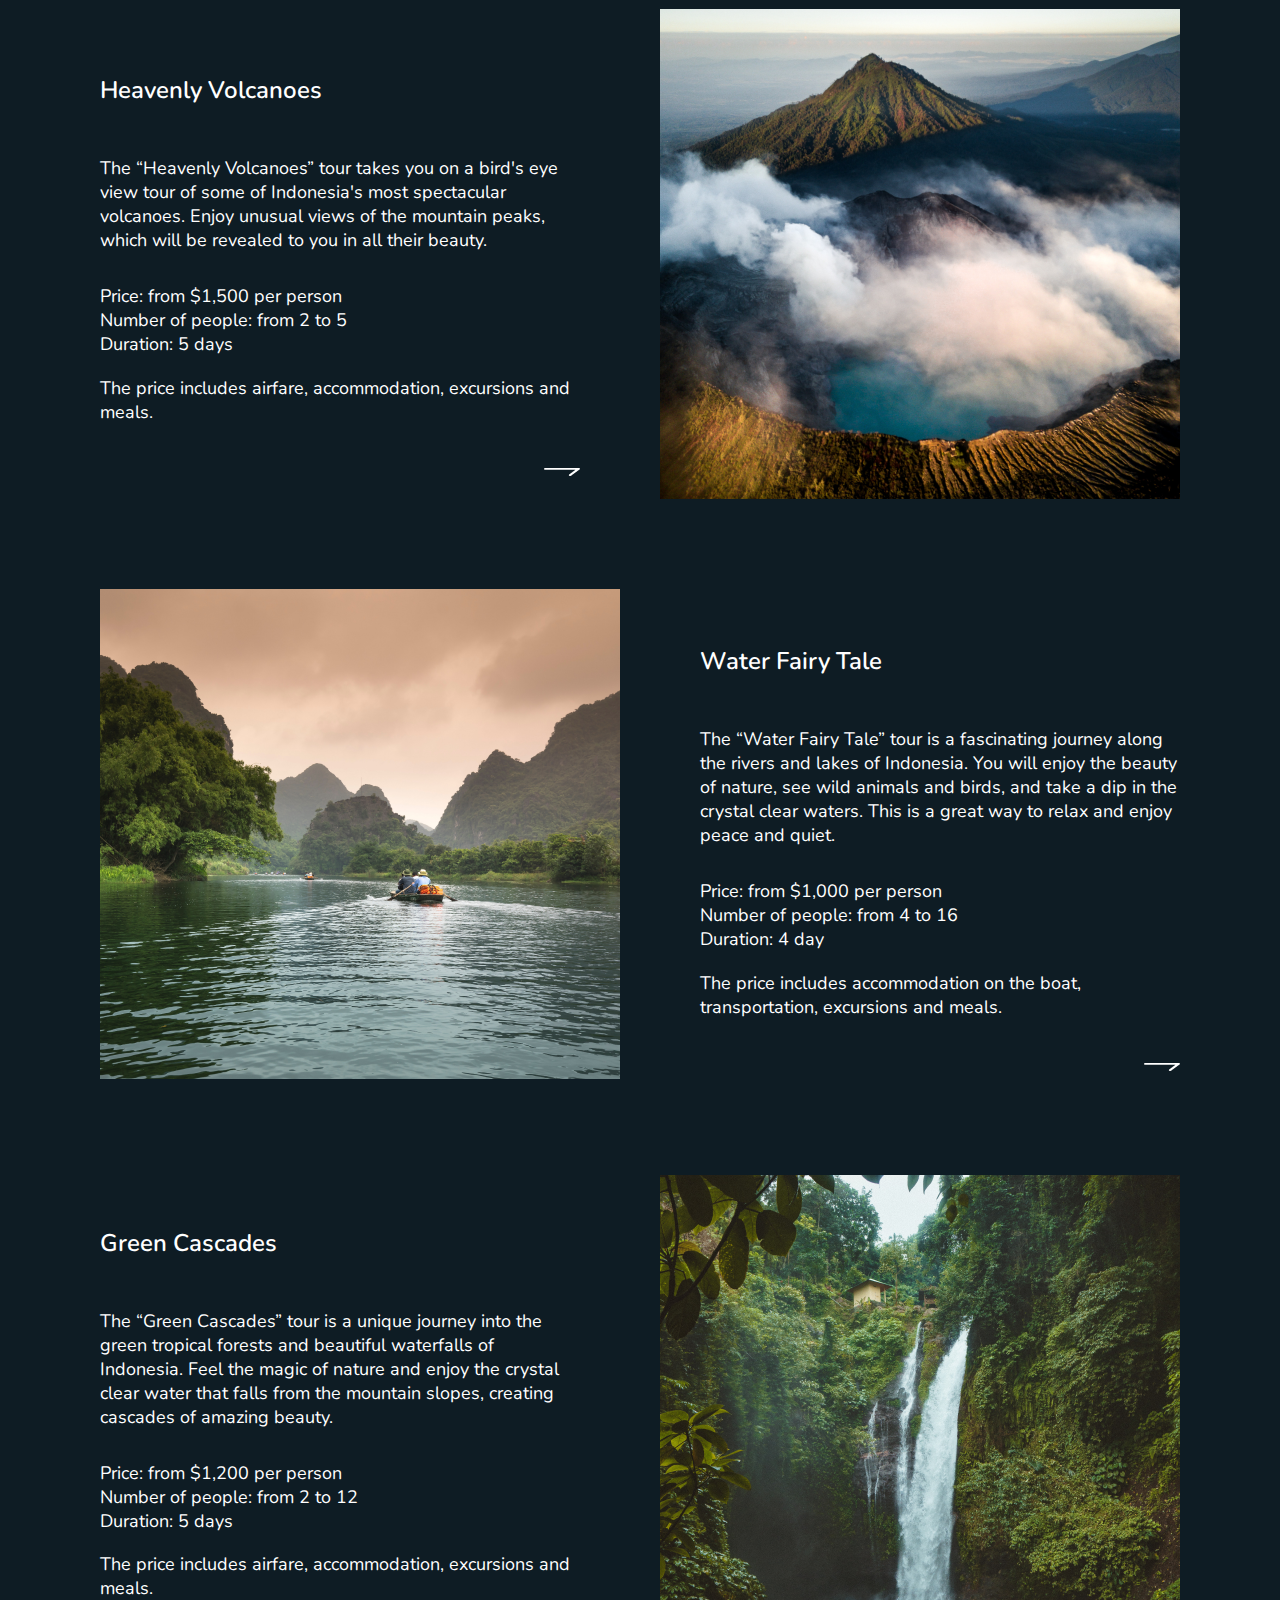
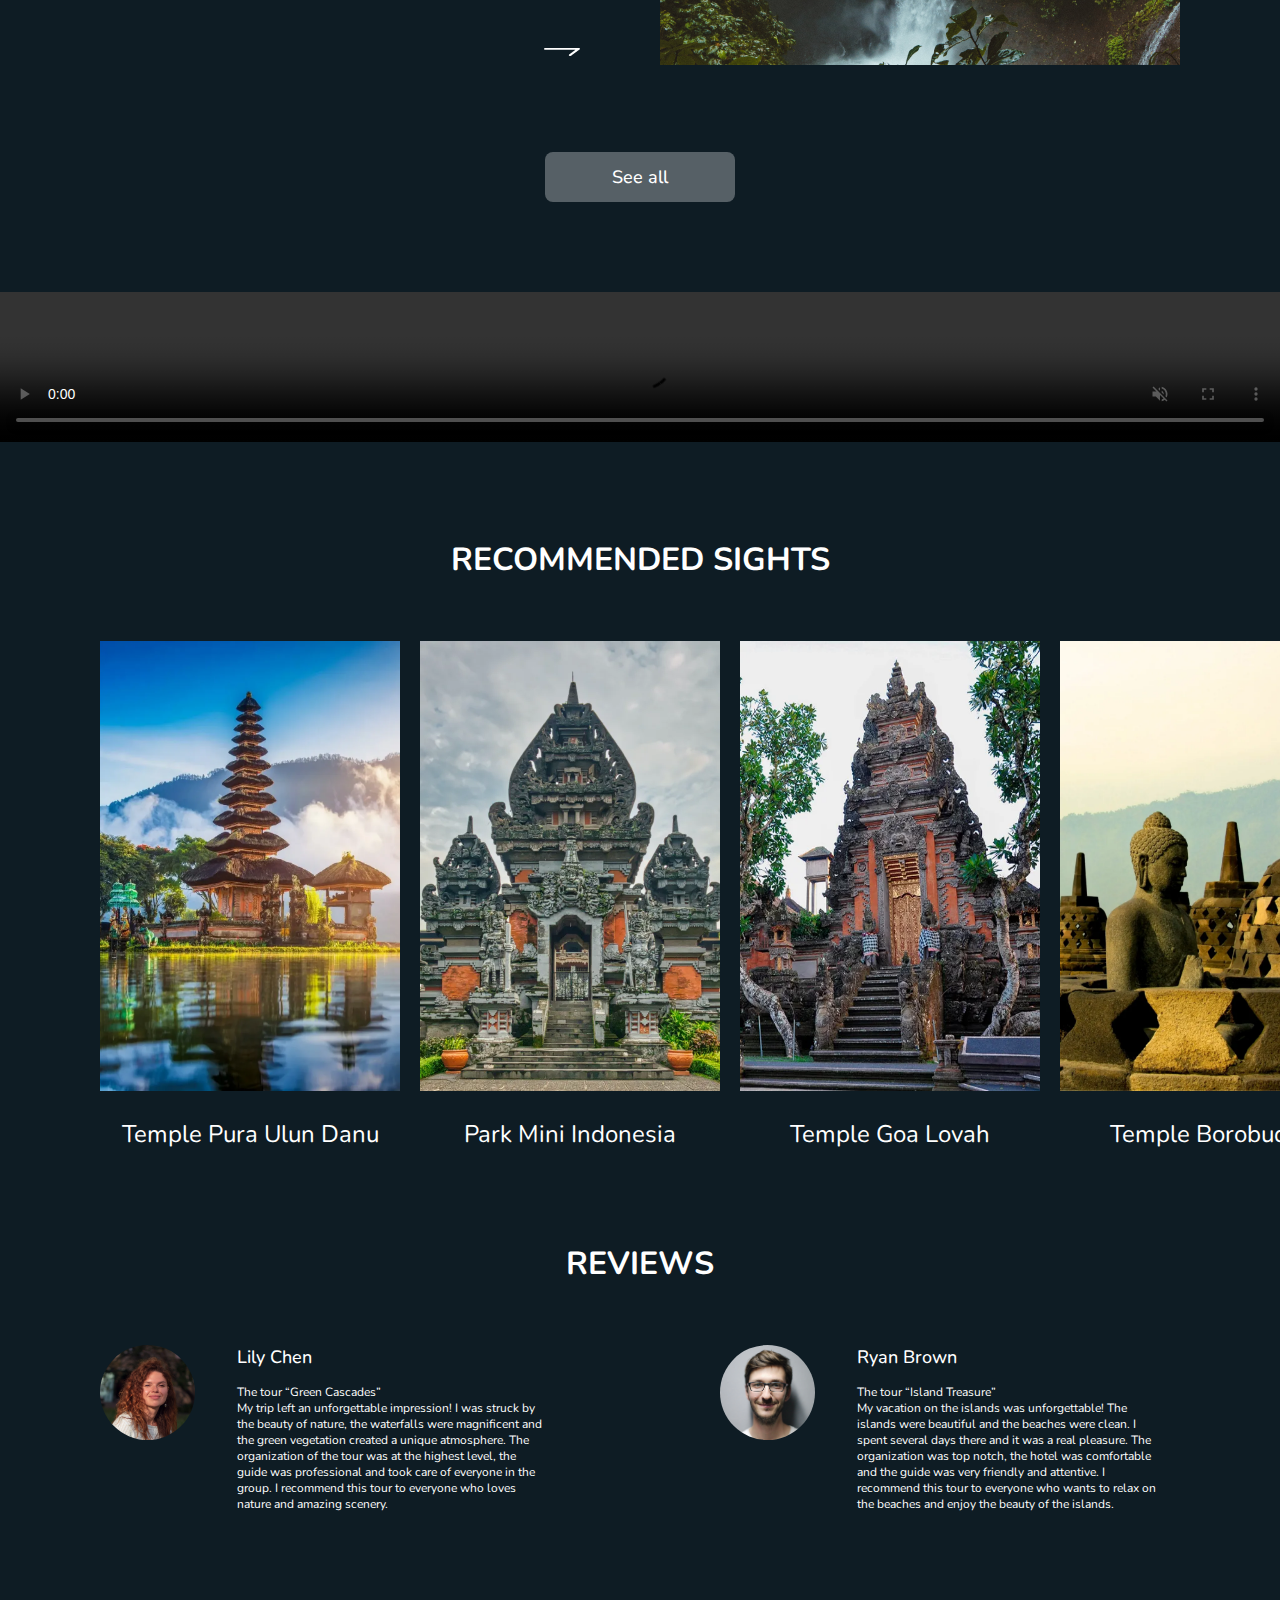
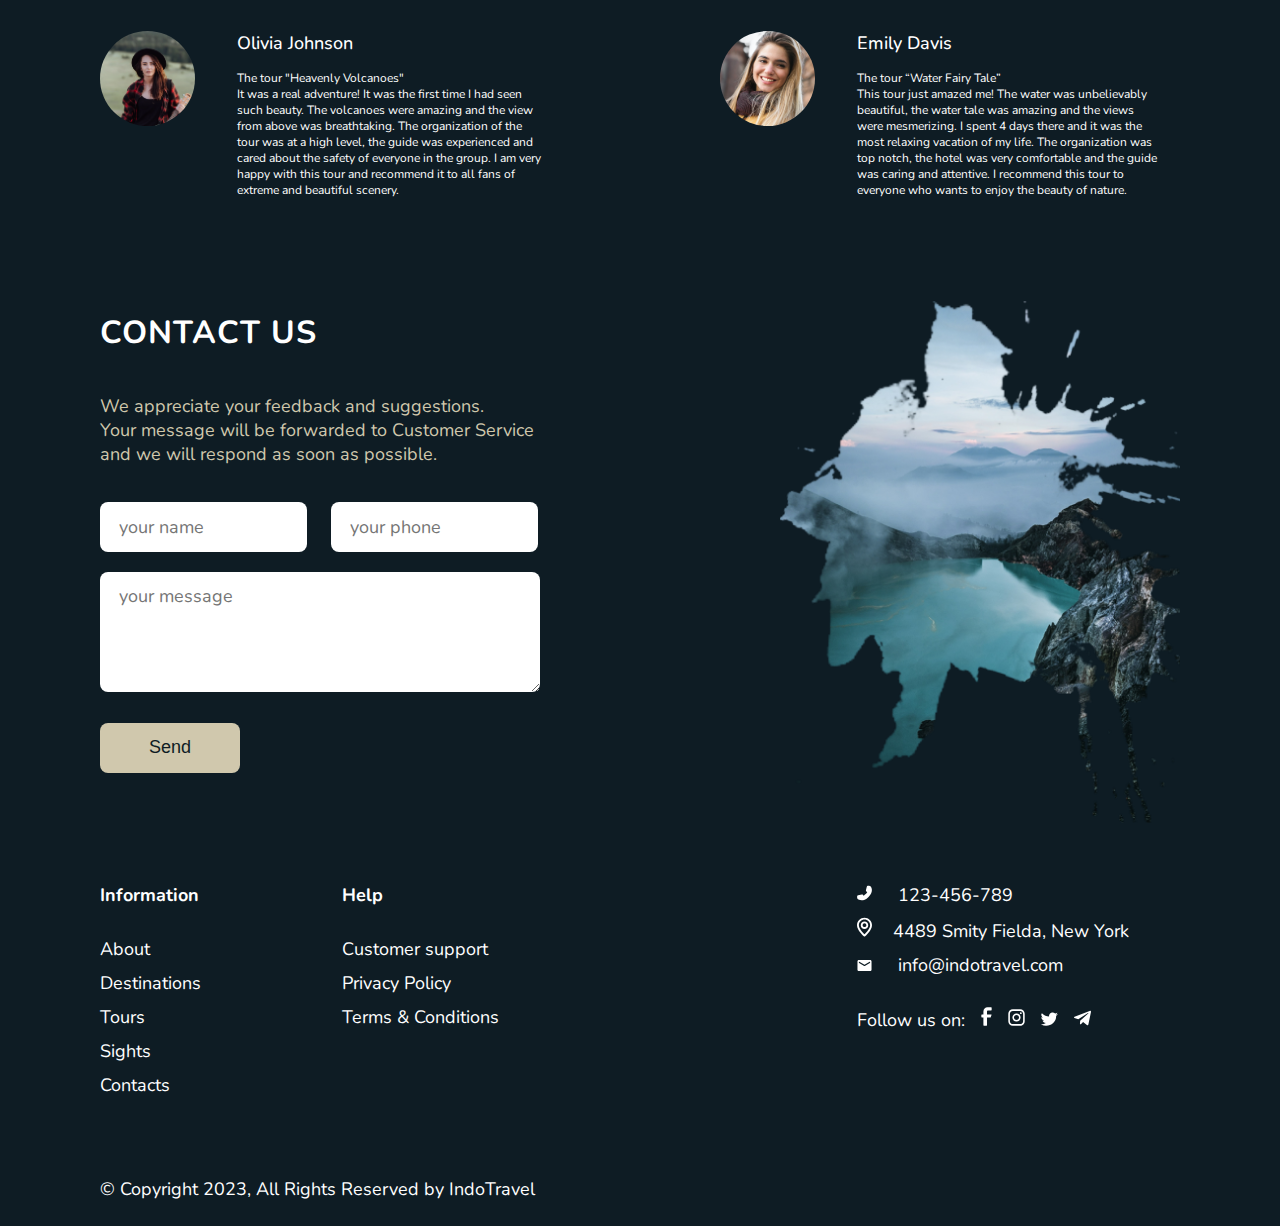
==== commit 96a26684: "change formate of images" ====
--- a/index.html
+++ b/index.html
@@ -15,7 +15,7 @@
     <div class="home-section">
         <header class="home-section__header">
             <div class="container">
-                <img class="home-section__logo" src="imgs/logo.svg" alt="logo">
+                <a href="index.html"><img class="home-section__logo" src="imgs/logo.svg" alt="logo"></a>
                 <input type="checkbox" id="burger">
                 <label for="burger"><img class="home-section__navbar-image" src="imgs/burger.svg" alt="menu"></label>
 
@@ -40,7 +40,8 @@
             <div class="container">
                 <h1 class="home-section__name">Indonesia</h1>
                 <p class="home-section__description">Find your adventure with us</p>
-                <button onclick="window.location.href='./error-page/404.html';" class="home-section__button">Book a tour</button>
+                <button onclick="window.location.href='./error-page/404.html';" class="home-section__button">Book a
+                    tour</button>
             </div>
         </section>
     </div>
@@ -52,8 +53,9 @@
             <div class="about-section__info">
 
                 <div class="about-section__description">
-                    <img class="about-section__first-image" src="imgs/image1.png" alt="Indonesia">
-                    <h3 class="about-section__text">Indonesia is not just about culture and tradition. It is also a place
+                    <img class="about-section__first-image" src="imgs/image1.webp" alt="Indonesia">
+                    <h3 class="about-section__text">Indonesia is not just about culture and tradition. It is also a
+                        place
                         where you can experience incredible emotions and adrenaline. You can surf on the shores of the
                         Indian Ocean, ride volcanoes and do unforgettable snorkeling tours. The nature of Indonesia will
                         amaze you with its beauty and variety. If you are looking for an unforgettable trip, Indonesia
@@ -68,35 +70,38 @@
                         the culture and traditions of the locals, taste the national cuisine and learn more about their
                         customs.
                     </h3>
-                    <img class="about-section__second-image" src="imgs/image2.png" alt="Indonesia">
+                    <img class="about-section__second-image" src="imgs/image2.webp" alt="Indonesia">
                 </div>
 
             </div>
 
             <div class="about-section__act-button">
-                <button onclick="window.location.href='./error-page/404.html';" class="about-section__button">Read more</button>
+                <button onclick="window.location.href='./error-page/404.html';" class="about-section__button">Read
+                    more</button>
             </div>
 
         </section>
     </div>
 
-    <div class="container">
-        <section class="destinations-section" id="destinations">
+    <section class="destinations-section" id="destinations">
+        <div class="container">
 
             <h2 class="sections-names">Destinations</h2>
 
             <div class="scrolling-wrapper">
-                <div class="destinations-section__scrolling-card card-1">Bali</div>
-                <div class="destinations-section__scrolling-card card-2">Jakarta</div>
-                <div class="destinations-section__scrolling-card card-3">Java</div>
-                <div class="destinations-section__scrolling-card card-4">Komodo</div>
-            </div>
-
-        </section>
-    </div>
-
-    <div class="container">
-        <section class="popular-tours-section" id="popular-tours">
+                <div class="destinations-section__scrolling-card card-1"><a class="destinations-section__scrolling-card-links" href="./error-page/404.html">Bali</a></div>
+                <div class="destinations-section__scrolling-card card-2"><a class="destinations-section__scrolling-card-links" href="./error-page/404.html">Jakarta</a></div>
+                <div class="destinations-section__scrolling-card card-3"><a class="destinations-section__scrolling-card-links" href="./error-page/404.html">Java</a></div>
+                <div class="destinations-section__scrolling-card card-4"><a class="destinations-section__scrolling-card-links" href="./error-page/404.html">Komodo</a></div>
+            </div>
+        </div>
+
+    </section>
+
+
+
+    <section class="popular-tours-section" id="popular-tours">
+        <div class="container">
 
             <h2 class="sections-names">Popular tours</h2>
 
@@ -105,7 +110,7 @@
                 <div class="popular-tours-section__tour-card">
 
                     <a href="./error-page/404.html">
-                        <img class="popular-tours-section__tour-image" src="imgs/IslandTreasure.png"
+                        <img class="popular-tours-section__tour-image" src="imgs/IslandTreasure.webp"
                             alt="Island Treasure">
                     </a>
 
@@ -125,8 +130,8 @@
                         <p class="popular-tours-section__description">The price includes airfare, accommodation,
                             excursions and
                             meals.</p>
-                        <a href="./error-page/404.html"><img class="popular-tours-section__arrow"
-                                src="imgs/arrow.png" alt="arrow"></a>
+                        <a href="./error-page/404.html"><img class="popular-tours-section__arrow" src="imgs/arrow.png"
+                                alt="arrow"></a>
                     </div>
 
                 </div>
@@ -134,8 +139,8 @@
                 <div class="popular-tours-section__tour-card">
 
                     <div class="popular-tours-section__tour-text">
-                        <p onclick="document.location='./error-page/404.html'"
-                            class="popular-tours-section__tour-name">Heavenly Volcanoes</p>
+                        <p onclick="document.location='./error-page/404.html'" class="popular-tours-section__tour-name">
+                            Heavenly Volcanoes</p>
                         <p class="popular-tours-section__description">The “Heavenly Volcanoes” tour takes you on a
                             bird's eye
                             view tour of some of Indonesia's most spectacular volcanoes. Enjoy unusual views of the
@@ -147,19 +152,18 @@
                         <p class="popular-tours-section__description">The price includes airfare, accommodation,
                             excursions and
                             meals.</p>
-                        <img onclick="document.location='./error-page/404.html'"
-                            class="popular-tours-section__arrow" src="imgs/arrow.png" alt="arrow">
-                    </div>
-
-                    <img onclick="document.location='./error-page/404.html'"
-                        class="popular-tours-section__tour-image" src="imgs/HeavenlyVolcanoes.png"
-                        alt="Heavenly Volcanoes">
+                        <img onclick="document.location='./error-page/404.html'" class="popular-tours-section__arrow"
+                            src="imgs/arrow.png" alt="arrow">
+                    </div>
+
+                    <img onclick="document.location='./error-page/404.html'" class="popular-tours-section__tour-image"
+                        src="imgs/HeavenlyVolcanoes.webp" alt="Heavenly Volcanoes">
                 </div>
 
                 <div class="popular-tours-section__tour-card">
 
                     <a href="./error-page/404.html"><img class="popular-tours-section__tour-image"
-                            src="imgs/WaterFairyTale.png" alt="Water Fairy Tale"></a>
+                            src="imgs/WaterFairyTale.webp" alt="Water Fairy Tale"></a>
 
                     <div class="popular-tours-section__tour-text">
                         <a class="popular-tours-section__links" href="/error-page/404.html">
@@ -176,8 +180,8 @@
                         </p>
                         <p class="popular-tours-section__description">The price includes accommodation on the boat,
                             transportation, excursions and meals.</p>
-                        <a href="./error-page/404.html"><img class="popular-tours-section__arrow"
-                                src="imgs/arrow.png" alt="arrow"></a>
+                        <a href="./error-page/404.html"><img class="popular-tours-section__arrow" src="imgs/arrow.png"
+                                alt="arrow"></a>
                     </div>
 
                 </div>
@@ -185,8 +189,7 @@
                 <div class="popular-tours-section__tour-card">
 
                     <div class="popular-tours-section__tour-text">
-                        <p onclick="document.location='./error-page/404.html'"
-                            class="popular-tours-section__tour-name">
+                        <p onclick="document.location='./error-page/404.html'" class="popular-tours-section__tour-name">
                             Green Cascades</p>
                         <p class="popular-tours-section__description">The “Green Cascades” tour is a unique journey into
                             the
@@ -200,33 +203,38 @@
                         <p class="popular-tours-section__description">The price includes airfare, accommodation,
                             excursions and
                             meals.</p>
-                        <img onclick="document.location='./error-page/404.html'"
-                            class="popular-tours-section__arrow" src="imgs/arrow.png" alt="arrow">
-                    </div>
-
-                    <img onclick="document.location='./error-page/404.html'"
-                        class="popular-tours-section__tour-image" src="imgs/GreenCascades.png" alt="Green Cascades">
+                        <img onclick="document.location='./error-page/404.html'" class="popular-tours-section__arrow"
+                            src="imgs/arrow.png" alt="arrow">
+                    </div>
+
+                    <img onclick="document.location='./error-page/404.html'" class="popular-tours-section__tour-image"
+                        src="imgs/GreenCascades.webp" alt="Green Cascades">
                 </div>
 
             </div>
 
             <div class="popular-tours-section__act-button">
-               <button onclick="window.location='./error-page/404.html';" class="popular-tours-section__button">See all</button>
-            </div>
-
-        </section>
-    </div>
-
-    <div class="container">
-        <div class="video-section">
+                <button onclick="window.location='./error-page/404.html';" class="popular-tours-section__button">See
+                    all</button>
+            </div>
+        </div>
+
+    </section>
+
+
+
+    <div class="video-section">
+        <div class="container">
             <video controls class="video-section__video" autoplay muted playsinline>
                 <source src="imgs/indonesia.mp4">
             </video>
         </div>
     </div>
 
-    <div class="container">
-        <section class="recommended-sights-section" id="recommended-sights">
+
+
+    <section class="recommended-sights-section" id="recommended-sights">
+        <div class="container">
 
             <h2 class="sections-names"><span class="recommended-sights-section__word-recommended">Recommended</span>
                 sights
@@ -236,70 +244,68 @@
 
                 <div onclick="document.location='./error-page/404.html'"
                     class="recommended-sights-section__scrolling-card">
-                    <img class="recommended-sights-section__image" src="imgs/sights1.png" alt="Temple Pura Ulun Danu">
+                    <img class="recommended-sights-section__image" src="imgs/sights1.webp" alt="Temple Pura Ulun Danu">
                     <p class="recommended-sights-section__text">Temple Pura Ulun Danu</p>
                 </div>
                 <div onclick="document.location='./error-page/404.html'"
                     class="recommended-sights-section__scrolling-card">
-                    <img class="recommended-sights-section__image" src="imgs/sights2.png" alt="Park mini Indonesia">
-                    <p class="recommended-sights-section__text">Park mini Indonesia</p>
-                </div>
-                <div onclick="document.location='./error-page/404.html'"
-                    class="recommended-sights-section__scrolling-card">
-                    <img class="recommended-sights-section__image" src="imgs/sights3.png" alt="Temple Goa Lovah">
+                    <img class="recommended-sights-section__image" src="imgs/sights2.webp" alt="Park mini Indonesia">
+                    <p class="recommended-sights-section__text">Park Mini Indonesia</p>
+                </div>
+                <div onclick="document.location='./error-page/404.html'"
+                    class="recommended-sights-section__scrolling-card">
+                    <img class="recommended-sights-section__image" src="imgs/sights3.webp" alt="Temple Goa Lovah">
                     <p class="recommended-sights-section__text">Temple Goa Lovah</p>
                 </div>
                 <div onclick="document.location='./error-page/404.html'"
                     class="recommended-sights-section__scrolling-card">
-                    <img class="recommended-sights-section__image" src="imgs/sights4.png" alt="Temple Borobudur">
+                    <img class="recommended-sights-section__image" src="imgs/sights4.webp" alt="Temple Borobudur">
                     <p class="recommended-sights-section__text">Temple Borobudur</p>
                 </div>
                 <div onclick="document.location='./error-page/404.html'"
                     class="recommended-sights-section__scrolling-card">
-                    <img class="recommended-sights-section__image" src="imgs/sights5.png" alt="Temple Prambanan">
+                    <img class="recommended-sights-section__image" src="imgs/sights5.webp" alt="Temple Prambanan">
                     <p class="recommended-sights-section__text">Temple Prambanan</p>
                 </div>
                 <div onclick="document.location='./error-page/404.html'"
                     class="recommended-sights-section__scrolling-card">
-                    <img class="recommended-sights-section__image" src="imgs/sights6.png" alt="Temple Tirta Gangga">
+                    <img class="recommended-sights-section__image" src="imgs/sights6.webp" alt="Temple Tirta Gangga">
                     <p class="recommended-sights-section__text">Temple Tirta Gangga</p>
                 </div>
                 <div onclick="document.location='./error-page/404.html'"
                     class="recommended-sights-section__scrolling-card">
-                    <img class="recommended-sights-section__image" src="imgs/sights7.png" alt="Rice Terrace">
+                    <img class="recommended-sights-section__image" src="imgs/sights7.webp" alt="Rice Terrace">
                     <p class="recommended-sights-section__text">Rice Terrace</p>
                 </div>
                 <div onclick="document.location='./error-page/404.html'"
                     class="recommended-sights-section__scrolling-card">
-                    <img class="recommended-sights-section__image" src="imgs/sights8.png" alt="Bogorsky Botanic Garden">
+                    <img class="recommended-sights-section__image" src="imgs/sights8.webp" alt="Bogorsky Botanic Garden">
                     <p class="recommended-sights-section__text">Bogorsky Botanic Garden</p>
                 </div>
                 <div onclick="document.location='./error-page/404.html'"
                     class="recommended-sights-section__scrolling-card">
-                    <img class="recommended-sights-section__image" src="imgs/sights9.png" alt="Temple Pura Tanah Lot">
+                    <img class="recommended-sights-section__image" src="imgs/sights9.webp" alt="Temple Pura Tanah Lot">
                     <p class="recommended-sights-section__text">Temple Pura Tanah Lot</p>
                 </div>
                 <div onclick="document.location='./error-page/404.html'"
                     class="recommended-sights-section__scrolling-card">
-                    <img class="recommended-sights-section__image" src="imgs/sights10.png" alt="Waterfall Sekumpul">
+                    <img class="recommended-sights-section__image" src="imgs/sights10.webp" alt="Waterfall Sekumpul">
                     <p class="recommended-sights-section__text">Waterfall Sekumpul</p>
                 </div>
 
             </div>
-
-        </section>
-    </div>
-
-    <div class="container">
-
-        <section class="reviews-section">
-
-            <h2 class="sections-names">Reviews</h2>
+        </div>
+    </section>
+
+    <section class="reviews-section">
+        <div class="container">
+
+            <h2 class="sections-names sections-names-reviews">Reviews</h2>
 
             <div class="reviews-section__wrapper scrolling-wrapper">
 
                 <div class="reviews-section__reviews">
-                    <img class="reviews-section__image" src="imgs/reviews1.jpg" alt="face">
+                    <img class="reviews-section__image" src="imgs/reviews1.webp" alt="face">
                     <div class="reviews-section__text-wrapper">
                         <p class="reviews-section__name">Lily Chen</p>
                         <p class="reviews-section__description">The tour “Green Cascades”
@@ -312,7 +318,7 @@
                     </div>
                 </div>
                 <div class="reviews-section__reviews">
-                    <img class="reviews-section__image" src="imgs/reviews2.jpg" alt="face">
+                    <img class="reviews-section__image" src="imgs/reviews2.webp" alt="face">
                     <div class="reviews-section__text-wrapper">
                         <p class="reviews-section__name">Olivia Johnson</p>
                         <p class="reviews-section__description">The tour "Heavenly Volcanoes"
@@ -324,7 +330,7 @@
                     </div>
                 </div>
                 <div class="reviews-section__reviews">
-                    <img class="reviews-section__image" src="imgs/reviews3.jpg" alt="face">
+                    <img class="reviews-section__image" src="imgs/reviews3.webp" alt="face">
                     <div class="reviews-section__text-wrapper">
                         <p class="reviews-section__name">Ryan Brown</p>
                         <p class="reviews-section__description">The tour “Island Treasure”
@@ -336,7 +342,7 @@
                     </div>
                 </div>
                 <div class="reviews-section__reviews">
-                    <img class="reviews-section__image" src="imgs/reviews4.jpg" alt="face">
+                    <img class="reviews-section__image" src="imgs/reviews4.webp" alt="face">
                     <div class="reviews-section__text-wrapper">
                         <p class="reviews-section__name">Emily Davis</p>
                         <p class="reviews-section__description">The tour “Water Fairy Tale”
@@ -349,13 +355,13 @@
                     </div>
                 </div>
             </div>
-
-        </section>
-    </div>
-
-    <div class="container">
-
-        <section class="contact-section">
+        </div>
+    </section>
+
+
+    <section>
+
+        <div class="container contact-section sections-names-contact">
 
             <div class="contact-section__info" id="contacts">
                 <h2 class="sections-names contact-section__name">Contact us</h2>
@@ -369,20 +375,19 @@
                         <input class="inputbox-phone" type="text" required="required" placeholder="your phone">
                     </div>
                     <div class="contact-section__inputbox">
-                        <textarea class="inputbox-message" required="required"
-                            placeholder="your message"></textarea>
+                        <textarea class="inputbox-message" required="required" placeholder="your message"></textarea>
                     </div>
 
                     <div class="contact-section__inputbox">
-                        <input class="inputbox-button" type="button" value="Send">
+                        <input class="inputbox-button" type="submit" value="Send">
                     </div>
                 </form>
 
             </div>
             <img class="contact-section__image" src="imgs/blot.png" alt="blot">
 
-        </section>
-    </div>
+        </div>
+    </section>
 
     <footer class="footer">
         <div class="container">
--- a/css/general.css
+++ b/css/general.css
@@ -51,5 +51,5 @@
     font-size: 32px;
     font-weight: 700;
     text-align: center;
-    margin-top: clamp(30px, 6.5vw, 90px);
+    margin-top: clamp(30px, 7vw, 90px);
 }--- a/css/style.css
+++ b/css/style.css
@@ -1,33 +1,35 @@
 .home-section {
     width: 100%;
-    background: #0E1C24 url("../imgs/bg1.jpg");
+    background: #0E1C24 url("../imgs/bg1.webp");
     background-size: cover;
     background-position: center center;
 }
 
 .home-section__header {
     width: 100%;
-    padding-top: 15px; 
-}
-
-.home-section__header > .container{
+    padding-top: 10px;
+}
+
+.home-section__header>.container {
     display: flex;
     align-items: center;
-    justify-content: space-between;   
+    justify-content: space-between;
 }
 
 .home-section__logo {
-    width: clamp(85px, 11.5vw, 130px);
-    padding-left: clamp(25px, 3.5vw, 45px);
-}
-
-#burger, [for=burger]{
+    padding-top: 5px;
+    width: clamp(85px, 15vw, 150px);
+    padding-left: clamp(25px, 6vw, 65px);
+}
+
+#burger,
+[for=burger] {
     display: none;
 }
 
-@media  (max-width: 600px){
-
-    [for=burger]{
+@media (max-width: 600px) {
+
+    [for=burger] {
         display: block;
         position: fixed;
         right: clamp(35px, 10vw, 50px);
@@ -35,7 +37,7 @@
         top: 20px;
     }
 
-    .menu{
+    .menu {
         display: none;
         position: fixed;
         right: 100px;
@@ -49,13 +51,13 @@
         color: #000000;
     }
 
-    .menu__item{
-        color:#000000;
-    }
-
-    #burger:checked~.menu{
-        display: block;  
-        width: 100px;   
+    .menu__item {
+        color: #000000;
+    }
+
+    #burger:checked~.menu {
+        display: block;
+        width: 100px;
     }
 }
 
@@ -67,14 +69,14 @@
     display: inline-block;
     font-size: clamp(14px, 2vw, 18px);
     font-weight: 500;
-    margin-right: 2.5vw;
+    margin-right: 2.9vw;
 }
 
 .menu__item:last-child {
     margin-right: 0px;
 }
 
-@media (min-width: 601px){
+@media (min-width: 601px) {
 
     .menu__link:hover {
         color: #D0C8AD;
@@ -104,13 +106,13 @@
 .home-section__name {
     text-transform: uppercase;
     font-size: clamp(56px, 13vw, 128px);
-    margin-top: clamp(140px, 12vw, 150px);
-    font-weight: 500;
+    margin-top: clamp(140px, 12vw, 145px);
+    font-weight: 400;
 }
 
 .home-section__description {
     font-size: clamp(16px, 3.5vw, 32px);
-    margin-top: -5px;
+    margin-top: -11px;
 }
 
 .home-section__button {
@@ -124,7 +126,7 @@
     font-size: 18px;
     font-weight: 700;
     color: #FFFFFF;
-    margin-top: clamp(30px, 6vw, 65px);
+    margin-top: clamp(30px, 6vw, 64px);
     margin-bottom: 200px;
 }
 
@@ -138,17 +140,17 @@
     background: #0E1C24;
     display: grid;
     grid-template-columns: repeat(2, 1fr);
-    padding-left: clamp(15px, 6vw, 80px);
+    padding-left: clamp(15px, 8vw, 100px);
     padding-right: clamp(15px, 6vw, 80px);
     justify-content: space-between;
 }
 
 .about-section__description:nth-child(odd) {
-    padding-right: clamp(20px, 2vw, 100px);
+    padding-right: clamp(20px, 5vw, 80px);
 }
 
 .about-section__description:nth-child(even) {
-    padding-left: clamp(20px, 2vw, 100px);
+    padding-left: clamp(20px, 5.5vw, 80px);
 }
 
 .about-section__text {
@@ -162,13 +164,17 @@
     width: clamp(280px, 37vw, 440px);
 }
 
+.about-section__text:last-child {
+    margin-top: 115px;
+}
+
 .about-section__first-image,
 .about-section__text {
-    margin-top: clamp(20px, 5.5vw, 90px);
+    margin-top: clamp(20px, 7.7vw, 97px);
 }
 
 .about-section__second-image {
-    margin-top: clamp(20px, 5.5vw, 90px);
+    margin-top: clamp(20px, 9vw, 110px);
 }
 
 .about-section__button {
@@ -182,15 +188,21 @@
     font-size: 18px;
     font-weight: 500;
     color: #FFFFFF;
-    margin-top: 50px;
+    margin-top: 45px;
     margin-bottom: 20px;
-    margin-left: clamp(15px, 6vw, 80px);
+    margin-left: clamp(15px, 8vw, 100px);
 }
 
 .about-section__button:hover {
     background: #D0C8AD;
     color: #0E1C24;
     font-weight: 700;
+}
+
+@media (max-width: 860px){
+    .about-section__text:last-child {
+        margin-top: clamp(10px, 7vw, 70px);
+    }
 }
 
 @media (max-width: 700px) {
@@ -203,12 +215,12 @@
         padding-right: clamp(10px, 4vw, 30px);
     }
 
-    .about-section__description:nth-child(even){
+    .about-section__description:nth-child(even) {
         display: grid;
         padding-left: 0;
     }
 
-    .about-section__description:nth-child(odd){
+    .about-section__description:nth-child(odd) {
         padding-right: 0;
     }
 
@@ -218,6 +230,10 @@
 
     .about-section__text {
         order: 2;
+    }
+
+    .about-section__text:last-child {
+        margin-top: clamp(10px, 4vw, 30px);
     }
 
     .about-section__first-image,
@@ -253,8 +269,8 @@
 .scrolling-wrapper {
     margin-top: clamp(20px, 5vw, 60px);
     padding-bottom: 20px;
-    padding-left: clamp(15px, 6vw, 80px);
-    padding-right: clamp(15px, 6vw, 80px);
+    padding-left: clamp(15px, 9vw, 100px);
+    padding-right: clamp(15px, 9vw, 100px);
     display: flex;
     flex-wrap: nowrap;
     overflow-x: auto;
@@ -265,43 +281,49 @@
     font-size: 24px;
     font-weight: 600;
     text-align: center;
-    width: 250px;
+    width: 245px;
     height: 520px;
-    margin-right: 20px;
+    margin-right: 0px;
     flex: 0 0 auto;
     padding-top: 458px;
+    margin-right: 20px;
 }
 
 .destinations-section__scrolling-card:last-child {
     margin-right: 0px;
 }
 
+.destinations-section__scrolling-card-links{
+    text-decoration: none;
+    color: white;
+}
+
 .card-1 {
-    background: url("../imgs/card1.jpg");
+    background: url("../imgs/card1.webp");
     background-size: cover;
 }
 
 .card-2 {
-    background: url("../imgs/card2.jpg");
+    background: url("../imgs/card2.webp");
     background-size: cover;
 }
 
 .card-3 {
-    background: url("../imgs/card3.jpg");
+    background: url("../imgs/card3.webp");
     background-size: cover;
 }
 
 .card-4 {
-    background: url("../imgs/card4.jpg");
+    background: url("../imgs/card4.webp");
     background-size: cover;
 }
 
 .popular-tours-section__tour-card {
     display: flex;
     align-items: center;
-    margin-top: clamp(20px, 6.7vw, 90px);
-    padding-left: clamp(15px, 6vw, 80px);
-    padding-right: clamp(15px, 6vw, 80px);
+    margin-top: clamp(20px, 7.1vw, 90px);
+    padding-left: clamp(15px, 9vw, 100px);
+    padding-right: clamp(15px, 9vw, 100px);
 }
 
 .popular-tours-section__tour-card:first-child {
@@ -313,11 +335,12 @@
 }
 
 .popular-tours-section__tour-image:nth-child(odd) {
-    margin-right: clamp(15px, 4.5vw, 80px);
+    margin-right: clamp(15px, 6.5vw, 80px);
 }
 
 .popular-tours-section__tour-image:nth-child(even) {
-    margin-left: clamp(15px, 4.5vw, 80px);
+    margin-left: clamp(15px, 6.5vw, 80px);
+
 }
 
 .popular-tours-section__tour-image:hover {
@@ -327,10 +350,11 @@
 .popular-tours-section__tour-name {
     font-size: 24px;
     font-weight: 600;
+    margin-top: 42px;
     margin-bottom: clamp(20px, 4.5vw, 50px);
 }
 
-.popular-tours-section__links{
+.popular-tours-section__links {
     text-decoration: none;
     color: #FFFFFF;
     font-size: 24px;
@@ -347,9 +371,17 @@
     margin-top: clamp(10px, 1.5vw, 25px);
 }
 
+.popular-tours-section__description:nth-child(2n+1) {
+    margin-top: clamp(10px, 2.7vw, 32px);
+}
+
 .popular-tours-section__arrow {
-    margin-top: clamp(10px, 3.5vw, 40px);
+    margin-top: clamp(10px, 3.5vw, 45px);
     float: right;
+}
+
+.popular-tours-section__tour-card:last-child>.popular-tours-section__tour-text>.popular-tours-section__arrow {
+    margin-top: clamp(10px, 4.5vw, 48px);
 }
 
 .popular-tours-section__arrow:hover {
@@ -374,7 +406,7 @@
     font-size: 18px;
     font-weight: 500;
     color: #FFFFFF;
-    margin-top: 80px;
+    margin-top: 87px;
     margin-bottom: 90px;
     justify-content: center;
 }
@@ -399,7 +431,7 @@
         margin-left: 0;
     }
 
-    .popular-tours-section__tour-card:nth-child(even){
+    .popular-tours-section__tour-card:nth-child(even) {
         display: flex;
         flex-direction: column-reverse;
     }
@@ -432,9 +464,9 @@
 }
 
 
-@media (max-width: 500px){
-    
-    .recommended-sights-section__word-recommended{
+@media (max-width: 500px) {
+
+    .recommended-sights-section__word-recommended {
         display: none;
     }
 
@@ -463,7 +495,7 @@
 .recommended-sights-section__text {
     font-size: 24px;
     font-weight: 400;
-    margin-top: 25px;
+    margin-top: 21px;
 }
 
 .recommended-sights-section__text:hover {
@@ -471,14 +503,18 @@
     cursor: pointer;
 }
 
+.sections-names-reviews {
+    margin-top: clamp(30px, 5.6vw, 90px);
+}
+
 .reviews-section__wrapper {
-    height: 520px;
+    height: 473px;
     display: flex;
     flex-direction: column;
     flex-wrap: wrap;
-    padding-left: clamp(15px, 6vw, 80px);
-    padding-right: clamp(15px, 6vw, 80px);
-    margin-top: clamp(20px, 5vw, 60px);
+    padding-left: clamp(15px, 8.1vw, 100px);
+    padding-right: clamp(15px, 8.1vw, 100px);
+    margin-top: clamp(20px, 8vw, 60px);
 }
 
 .reviews-section__reviews {
@@ -513,7 +549,7 @@
     font-weight: 400;
 }
 
-@media (max-width: 900px) {
+@media (max-width: 1050px) {
     .reviews-section__wrapper {
         display: flex;
         flex-direction: row;
@@ -543,8 +579,8 @@
 }
 
 .contact-section {
-    padding-left: clamp(15px, 6vw, 80px);
-    padding-right: clamp(15px, 6vw, 80px);
+    padding-left: clamp(15px, 8vw, 100px);
+    padding-right: clamp(15px, 8vw, 100px);
     padding-top: clamp(30px, 6.5vw, 90px);
     display: flex;
     justify-content: space-between;
@@ -568,11 +604,15 @@
 }
 
 .contact-section__form {
-    margin-top: 40px;
+    margin-top: 36px;
 }
 
 .contact-section__inputbox:nth-child(n+1) {
     margin-top: 20px;
+}
+
+.contact-section__name {
+    margin-top: 10px;
 }
 
 .inputbox-name,
@@ -611,7 +651,7 @@
     background-color: #D0C8AD;
     width: clamp(100px, 30vw, 140px);
     height: 50px;
-    margin-top: 30px;
+    margin-top: 5px;
     text-align: center;
     margin-bottom: 90px;
     border-radius: 8px;
@@ -656,8 +696,8 @@
 
 .footer__group-block {
     display: flex;
-    padding-left: clamp(15px, 6vw, 80px);
-    padding-right: clamp(15px, 6vw, 80px);
+    padding-left: clamp(15px, 8vw, 100px);
+    padding-right: clamp(15px, 8vw, 100px);
 }
 
 .footer__link:hover {
@@ -665,11 +705,11 @@
 }
 
 .footer__help-block {
-    margin-left: clamp(50px, 15vw, 200px);
+    margin-left: clamp(50px, 11vw, 200px);
 }
 
 .footer__info-block {
-    margin-left: clamp(50px, 20vw, 350px);
+    margin-left: clamp(50px, 28vw, 390px);
 }
 
 .footer__name {
@@ -706,22 +746,22 @@
 }
 
 .footer__info-images {
-    margin-right: 25px;
+    margin-right: 21px;
     width: clamp(12px, 1.5vw, 15px);
 }
 
 .footer__copyright {
     display: flex;
-    margin-top: clamp(5px, 3vw, 40px);
+    margin-top: clamp(5px, 6.5vw, 80px);
     font-size: clamp(12px, 1.5vw, 18px);
     font-weight: 400;
-    padding-left: clamp(15px, 6vw, 80px);
+    padding-left: clamp(15px, 8.2vw, 100px);
     padding-right: clamp(15px, 6vw, 80px);
     margin-bottom: clamp(15px, 2vw, 40px);
 }
 
 .footer__follow-images {
-    margin-left: 15px;
+    margin-left: 11px;
     width: clamp(12px, 1.5vw, 17px);
 }
 
@@ -729,7 +769,7 @@
     width: clamp(6px, 1vw, 11px);
 }
 
-@media (max-width: 700px) {
+@media (max-width: 760px) {
     .footer__group-block {
         height: 335px;
         flex-direction: column;
@@ -737,7 +777,8 @@
     }
 
     .footer__info-block {
-        -webkit-order: 2; /* Safari 6.1+ */
+        -webkit-order: 2;
+        /* Safari 6.1+ */
         order: 2;
         margin: 40px 0 0;
         width: 200px;
@@ -746,7 +787,7 @@
     .footer__help-block {
         -webkit-order: 3;
         order: 3;
-        margin-left: 0;
+        margin-left: -50px;
     }
 
     .footer__information-block {
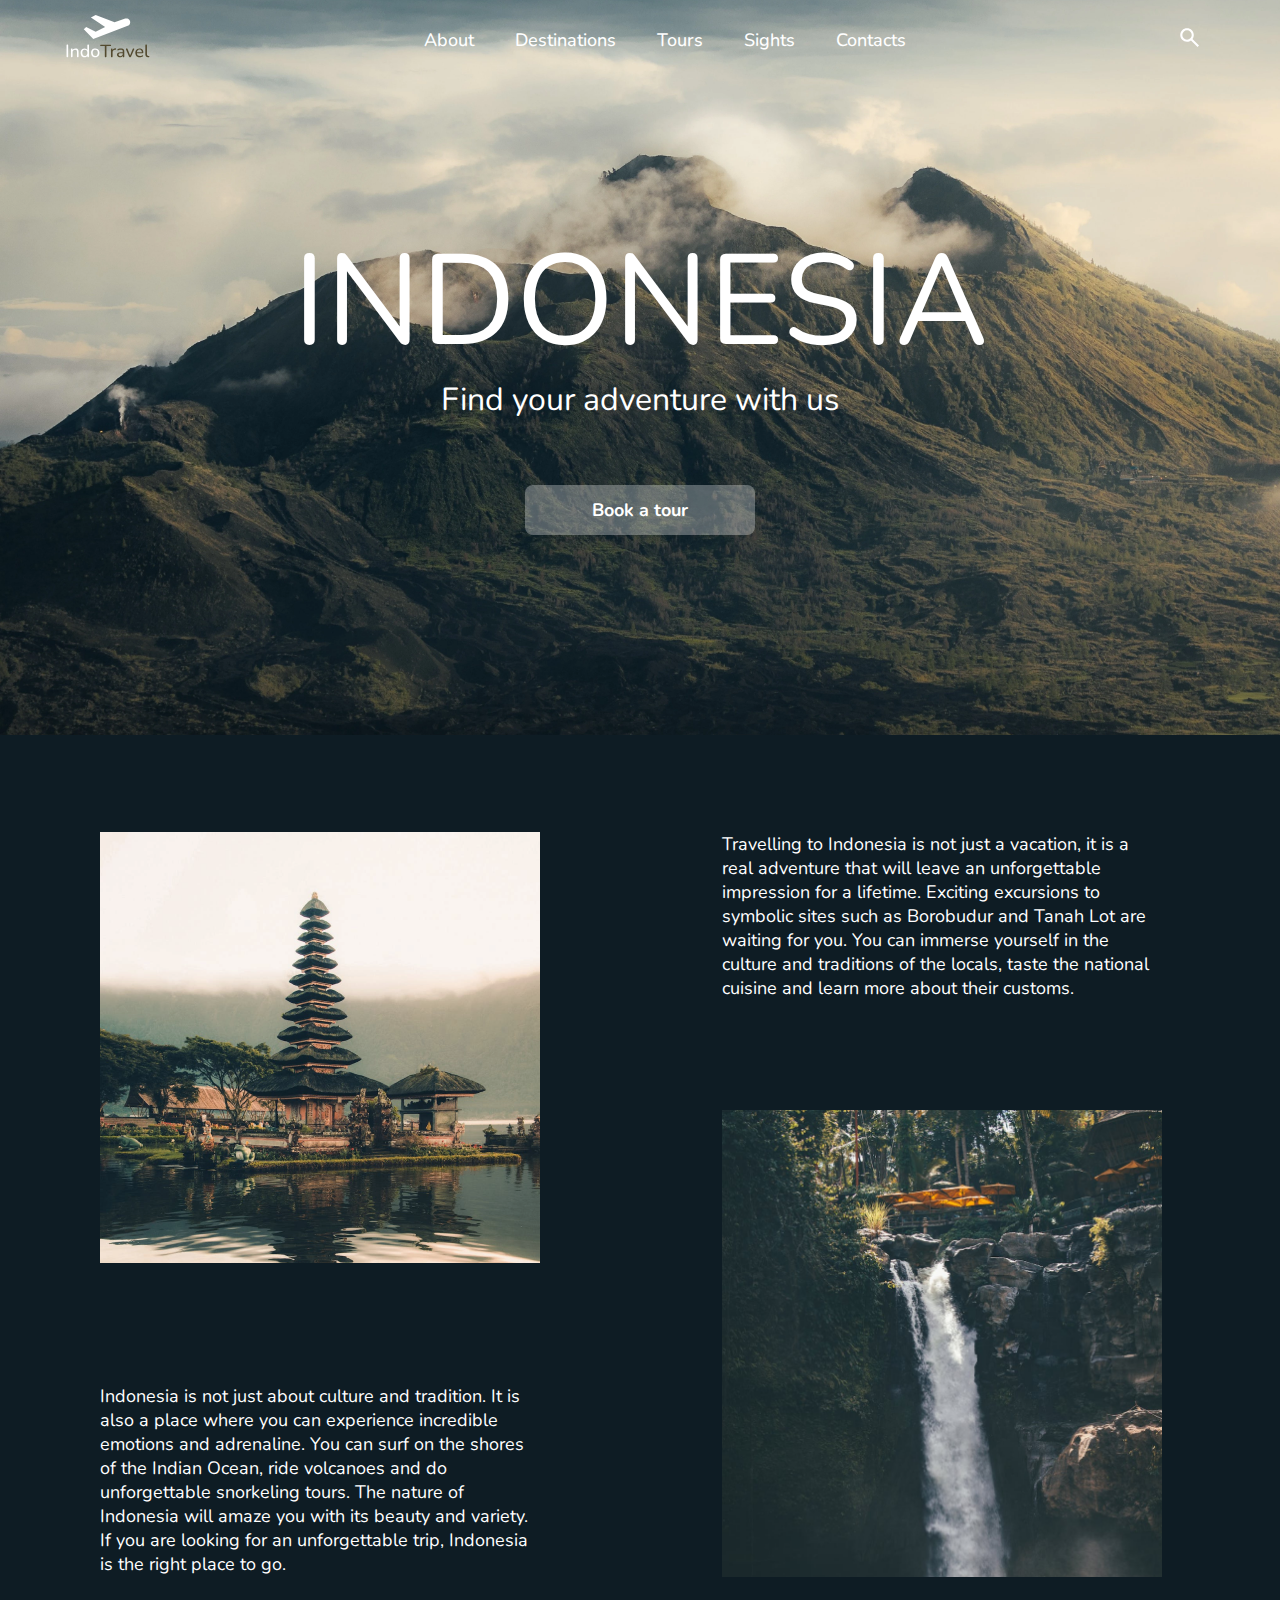
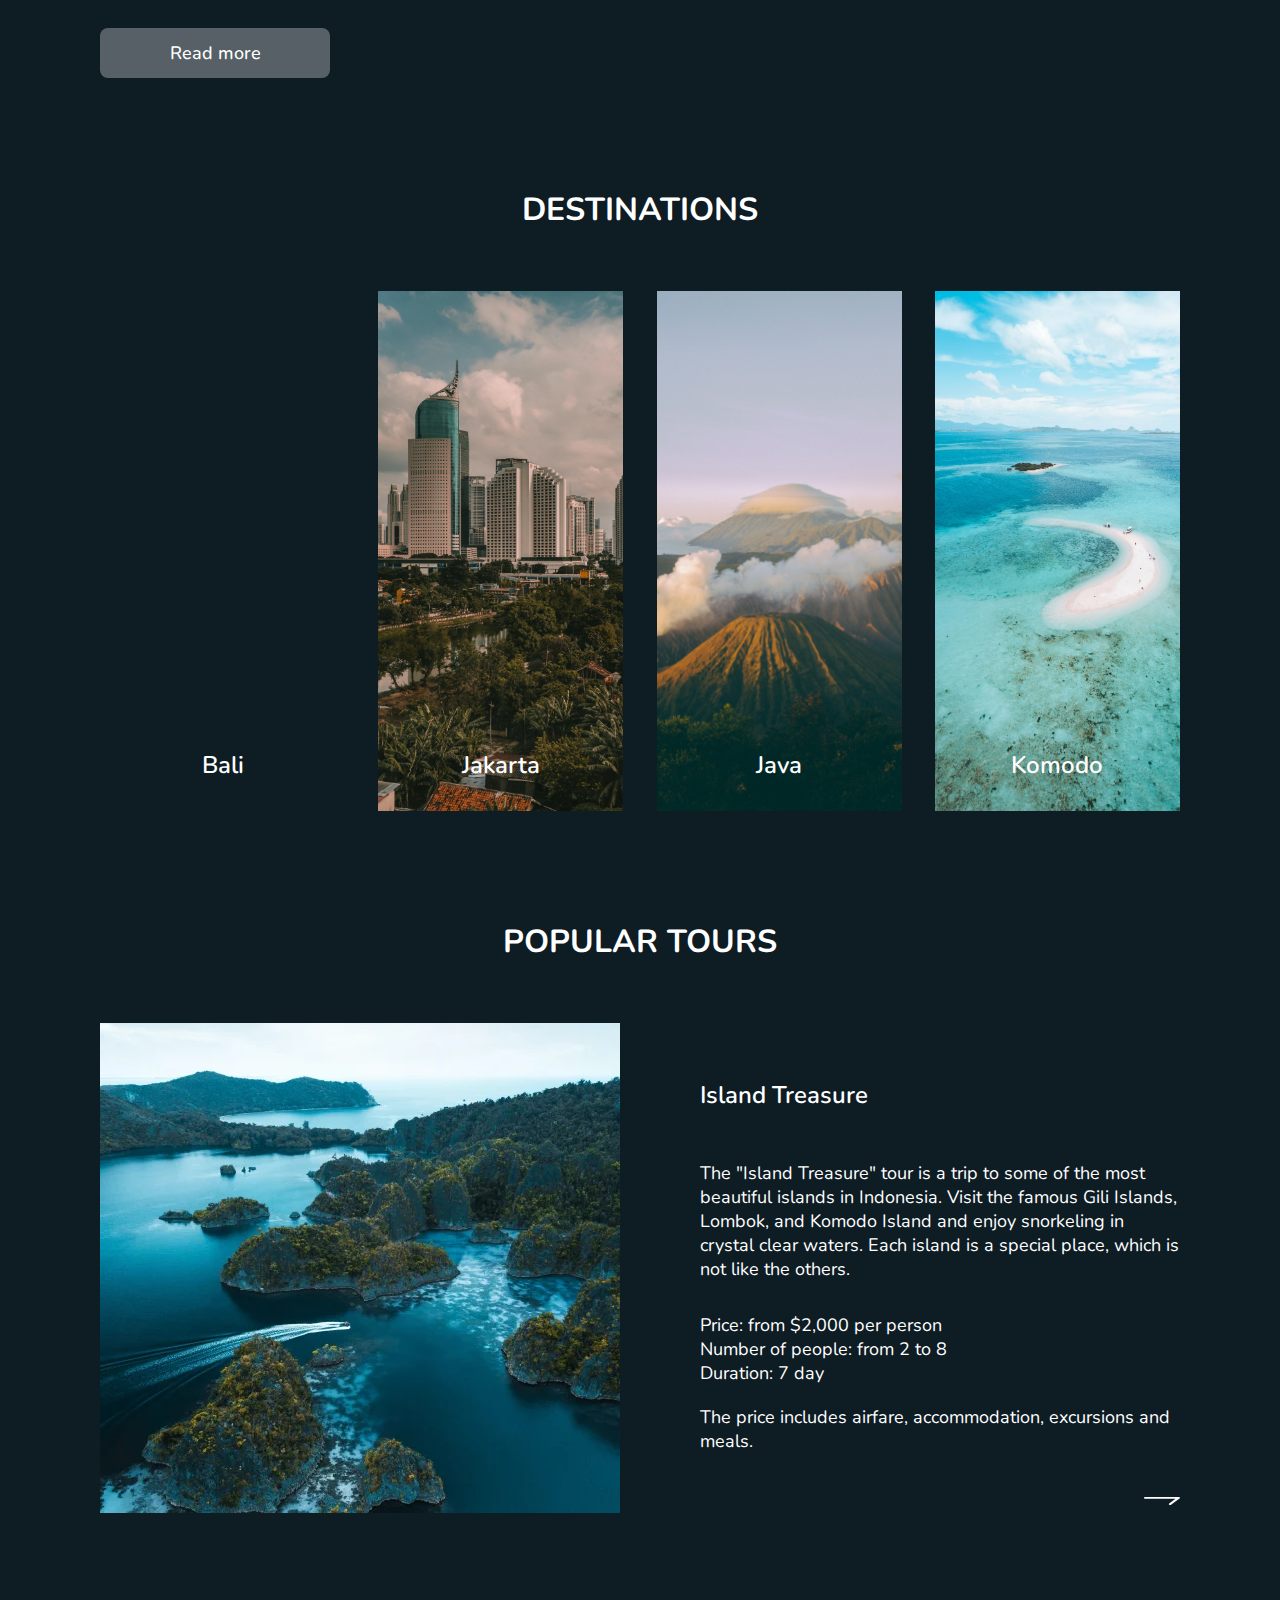
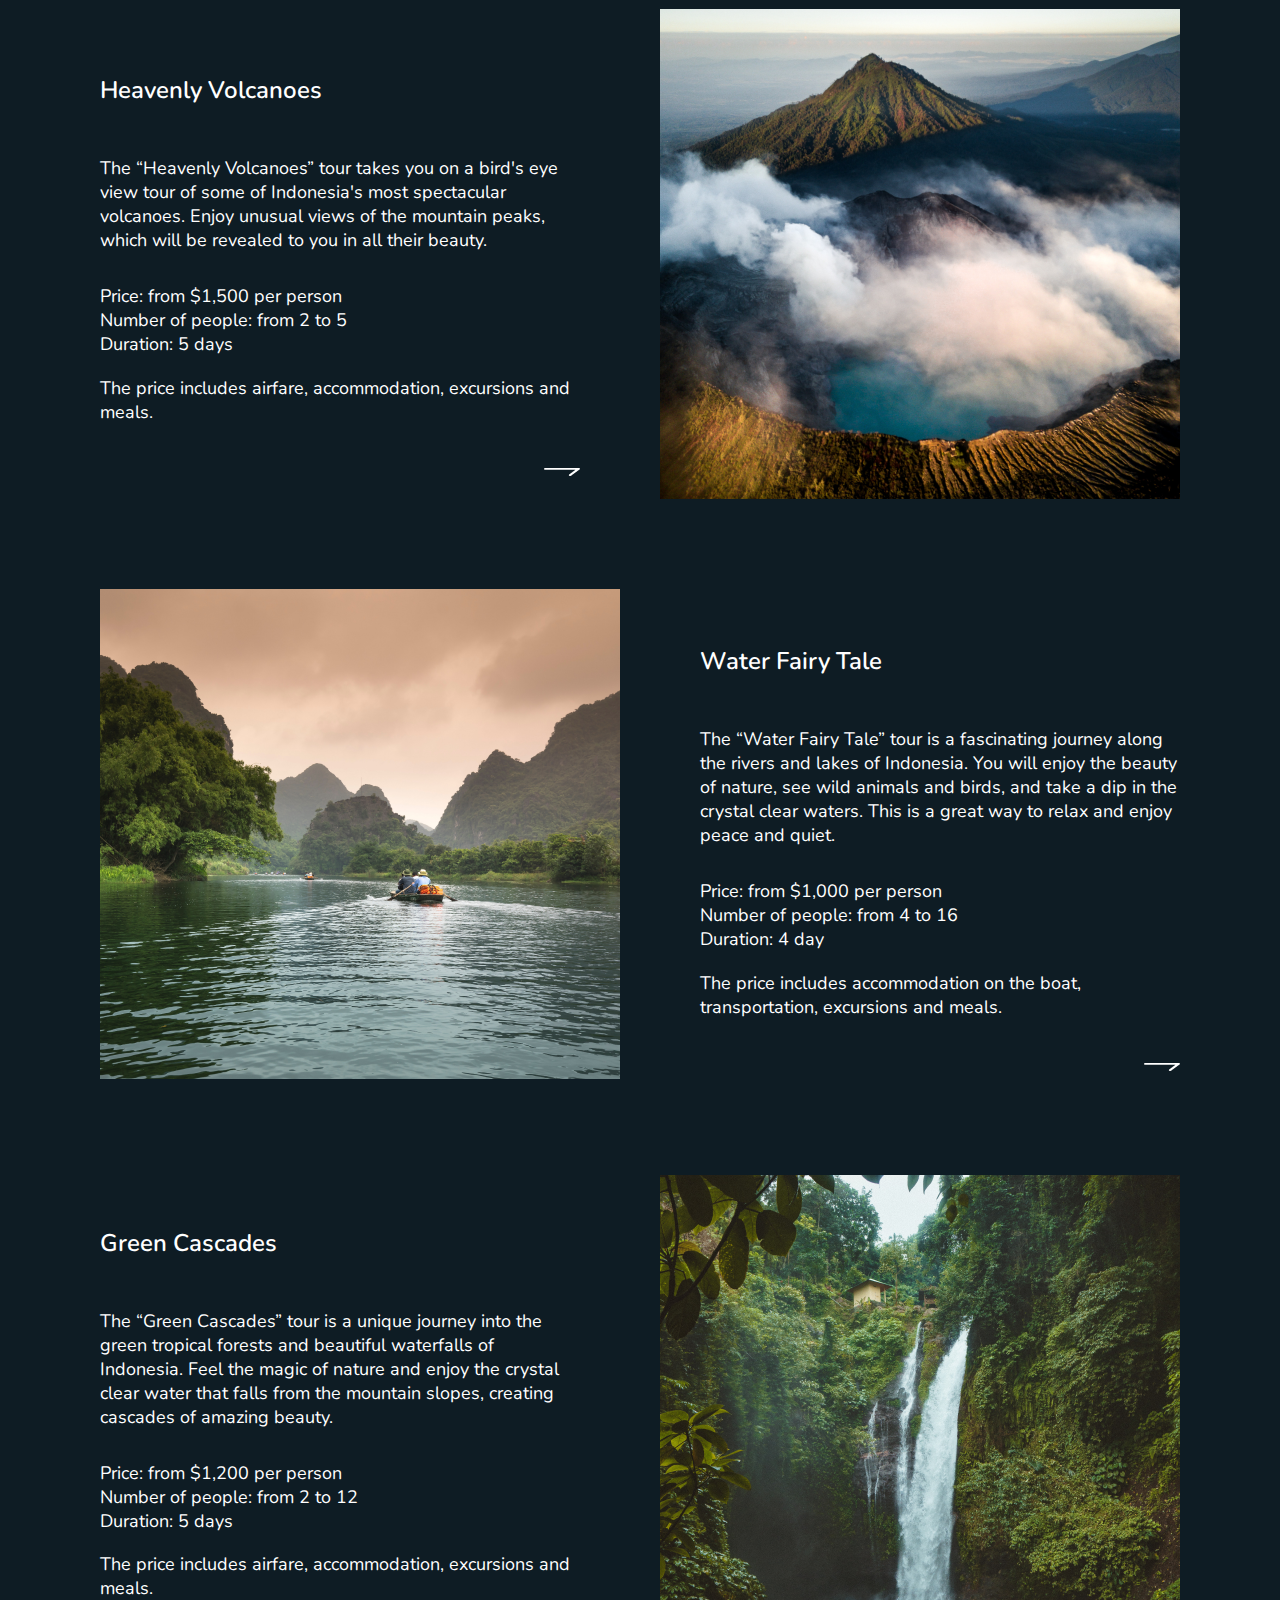
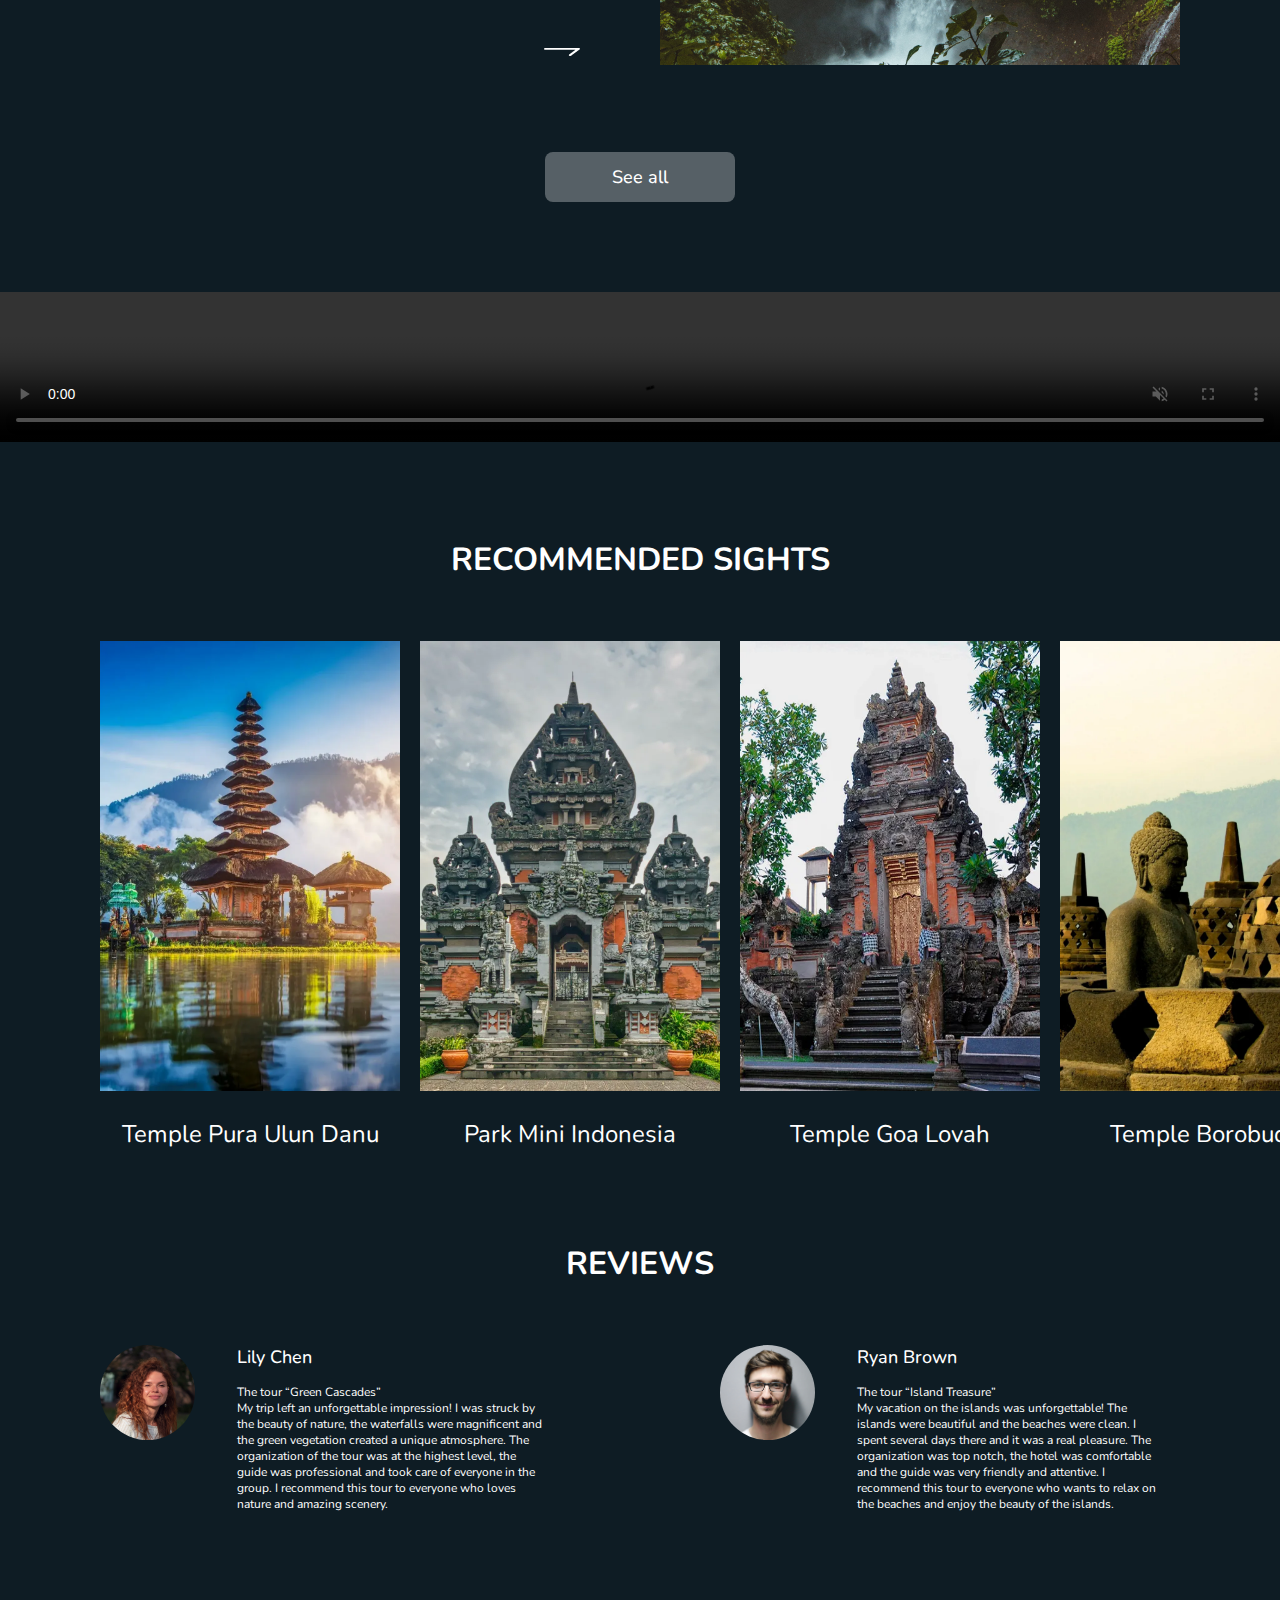
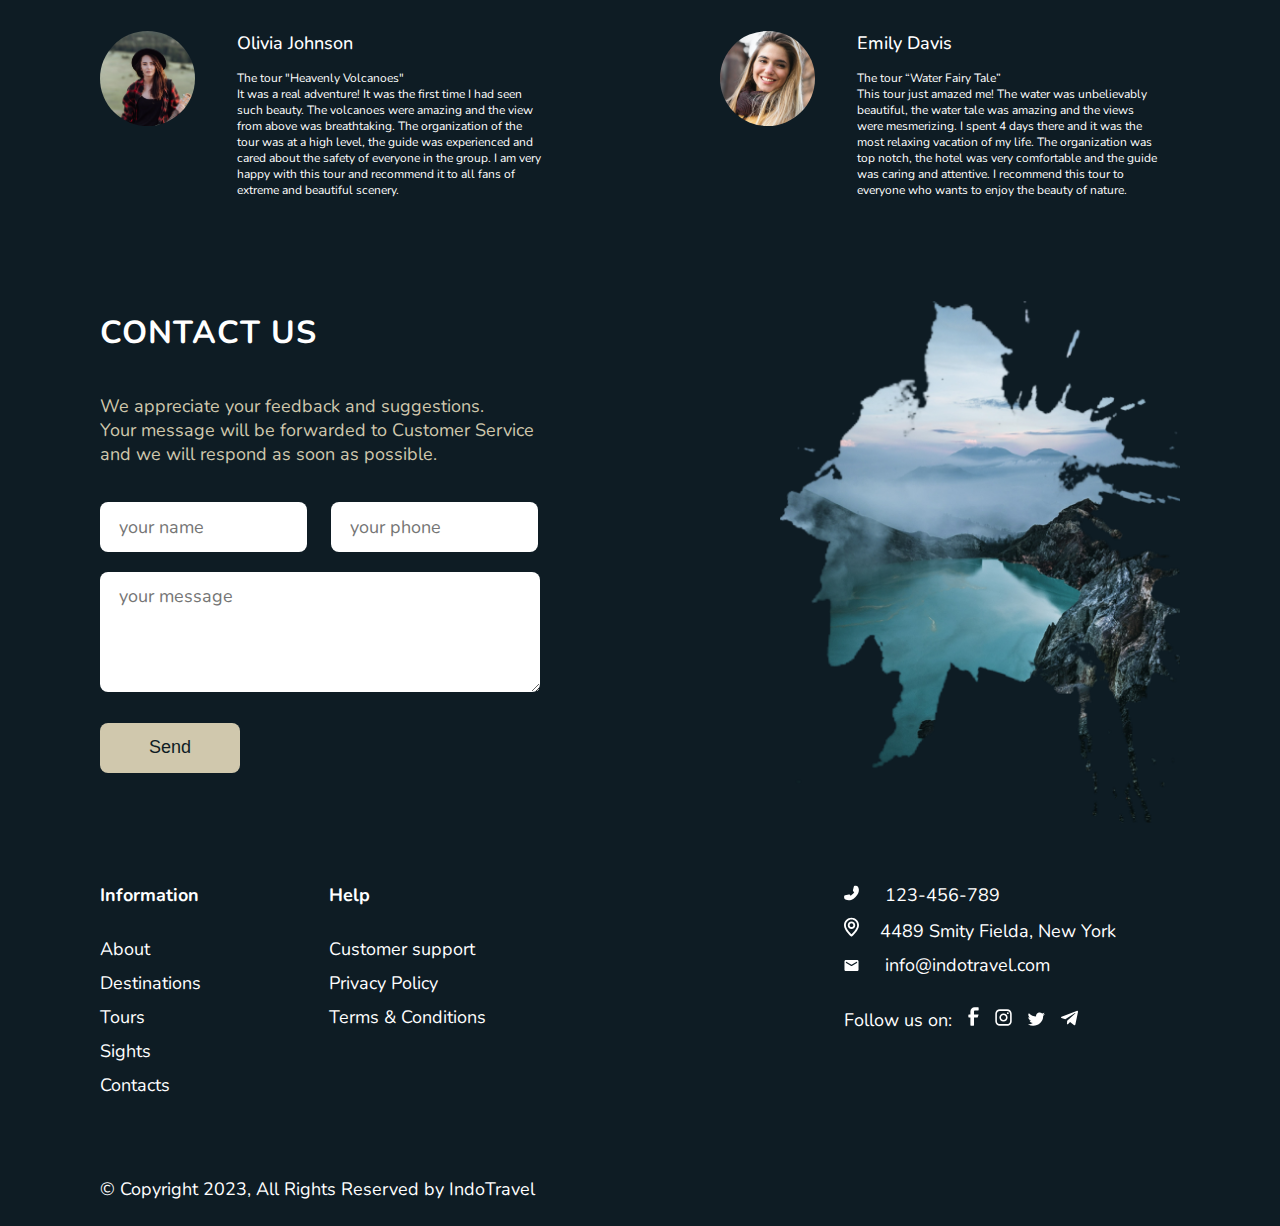
==== commit 388a2e71: "finished" ====
--- a/index.html
+++ b/index.html
@@ -50,26 +50,28 @@
 
         <section class="about-section" id="about">
 
+            <h1 class="hidden-paragraph">Hidden paragrapg</h1>
+
             <div class="about-section__info">
 
                 <div class="about-section__description">
                     <img class="about-section__first-image" src="imgs/image1.webp" alt="Indonesia">
-                    <h3 class="about-section__text">Indonesia is not just about culture and tradition. It is also a
+                    <p class="about-section__text">Indonesia is not just about culture and tradition. It is also a
                         place
                         where you can experience incredible emotions and adrenaline. You can surf on the shores of the
                         Indian Ocean, ride volcanoes and do unforgettable snorkeling tours. The nature of Indonesia will
                         amaze you with its beauty and variety. If you are looking for an unforgettable trip, Indonesia
                         is the right place to go.
-                    </h3>
+                    </p>
                 </div>
 
                 <div class="about-section__description">
-                    <h3 class="about-section__text">Travelling to Indonesia is not just a vacation, it is a real
+                    <p class="about-section__text">Travelling to Indonesia is not just a vacation, it is a real
                         adventure that will leave an unforgettable impression for a lifetime. Exciting excursions to
                         symbolic sites such as Borobudur and Tanah Lot are waiting for you. You can immerse yourself in
                         the culture and traditions of the locals, taste the national cuisine and learn more about their
                         customs.
-                    </h3>
+                    </p>
                     <img class="about-section__second-image" src="imgs/image2.webp" alt="Indonesia">
                 </div>
 
@@ -89,10 +91,15 @@
             <h2 class="sections-names">Destinations</h2>
 
             <div class="scrolling-wrapper">
-                <div class="destinations-section__scrolling-card card-1"><a class="destinations-section__scrolling-card-links" href="./error-page/404.html">Bali</a></div>
-                <div class="destinations-section__scrolling-card card-2"><a class="destinations-section__scrolling-card-links" href="./error-page/404.html">Jakarta</a></div>
-                <div class="destinations-section__scrolling-card card-3"><a class="destinations-section__scrolling-card-links" href="./error-page/404.html">Java</a></div>
-                <div class="destinations-section__scrolling-card card-4"><a class="destinations-section__scrolling-card-links" href="./error-page/404.html">Komodo</a></div>
+                <div class="destinations-section__scrolling-card card-1"><a
+                        class="destinations-section__scrolling-card-links" href="./error-page/404.html">Bali</a></div>
+                <div class="destinations-section__scrolling-card card-2"><a
+                        class="destinations-section__scrolling-card-links" href="./error-page/404.html">Jakarta</a>
+                </div>
+                <div class="destinations-section__scrolling-card card-3"><a
+                        class="destinations-section__scrolling-card-links" href="./error-page/404.html">Java</a></div>
+                <div class="destinations-section__scrolling-card card-4"><a
+                        class="destinations-section__scrolling-card-links" href="./error-page/404.html">Komodo</a></div>
             </div>
         </div>
 
@@ -279,7 +286,8 @@
                 </div>
                 <div onclick="document.location='./error-page/404.html'"
                     class="recommended-sights-section__scrolling-card">
-                    <img class="recommended-sights-section__image" src="imgs/sights8.webp" alt="Bogorsky Botanic Garden">
+                    <img class="recommended-sights-section__image" src="imgs/sights8.webp"
+                        alt="Bogorsky Botanic Garden">
                     <p class="recommended-sights-section__text">Bogorsky Botanic Garden</p>
                 </div>
                 <div onclick="document.location='./error-page/404.html'"
--- a/css/style.css
+++ b/css/style.css
@@ -134,6 +134,10 @@
     background: #D0C8AD;
     color: #0E1C24;
     font-weight: 800;
+}
+
+.hidden-paragraph{
+    display: none;
 }
 
 .about-section__info {
@@ -705,8 +709,10 @@
 }
 
 .footer__help-block {
-    margin-left: clamp(50px, 11vw, 200px);
-}
+    margin-left: clamp(50px, 10vw, 190px);
+}
+
+
 
 .footer__info-block {
     margin-left: clamp(50px, 28vw, 390px);
@@ -787,7 +793,7 @@
     .footer__help-block {
         -webkit-order: 3;
         order: 3;
-        margin-left: -50px;
+        margin-left: -70px;
     }
 
     .footer__information-block {
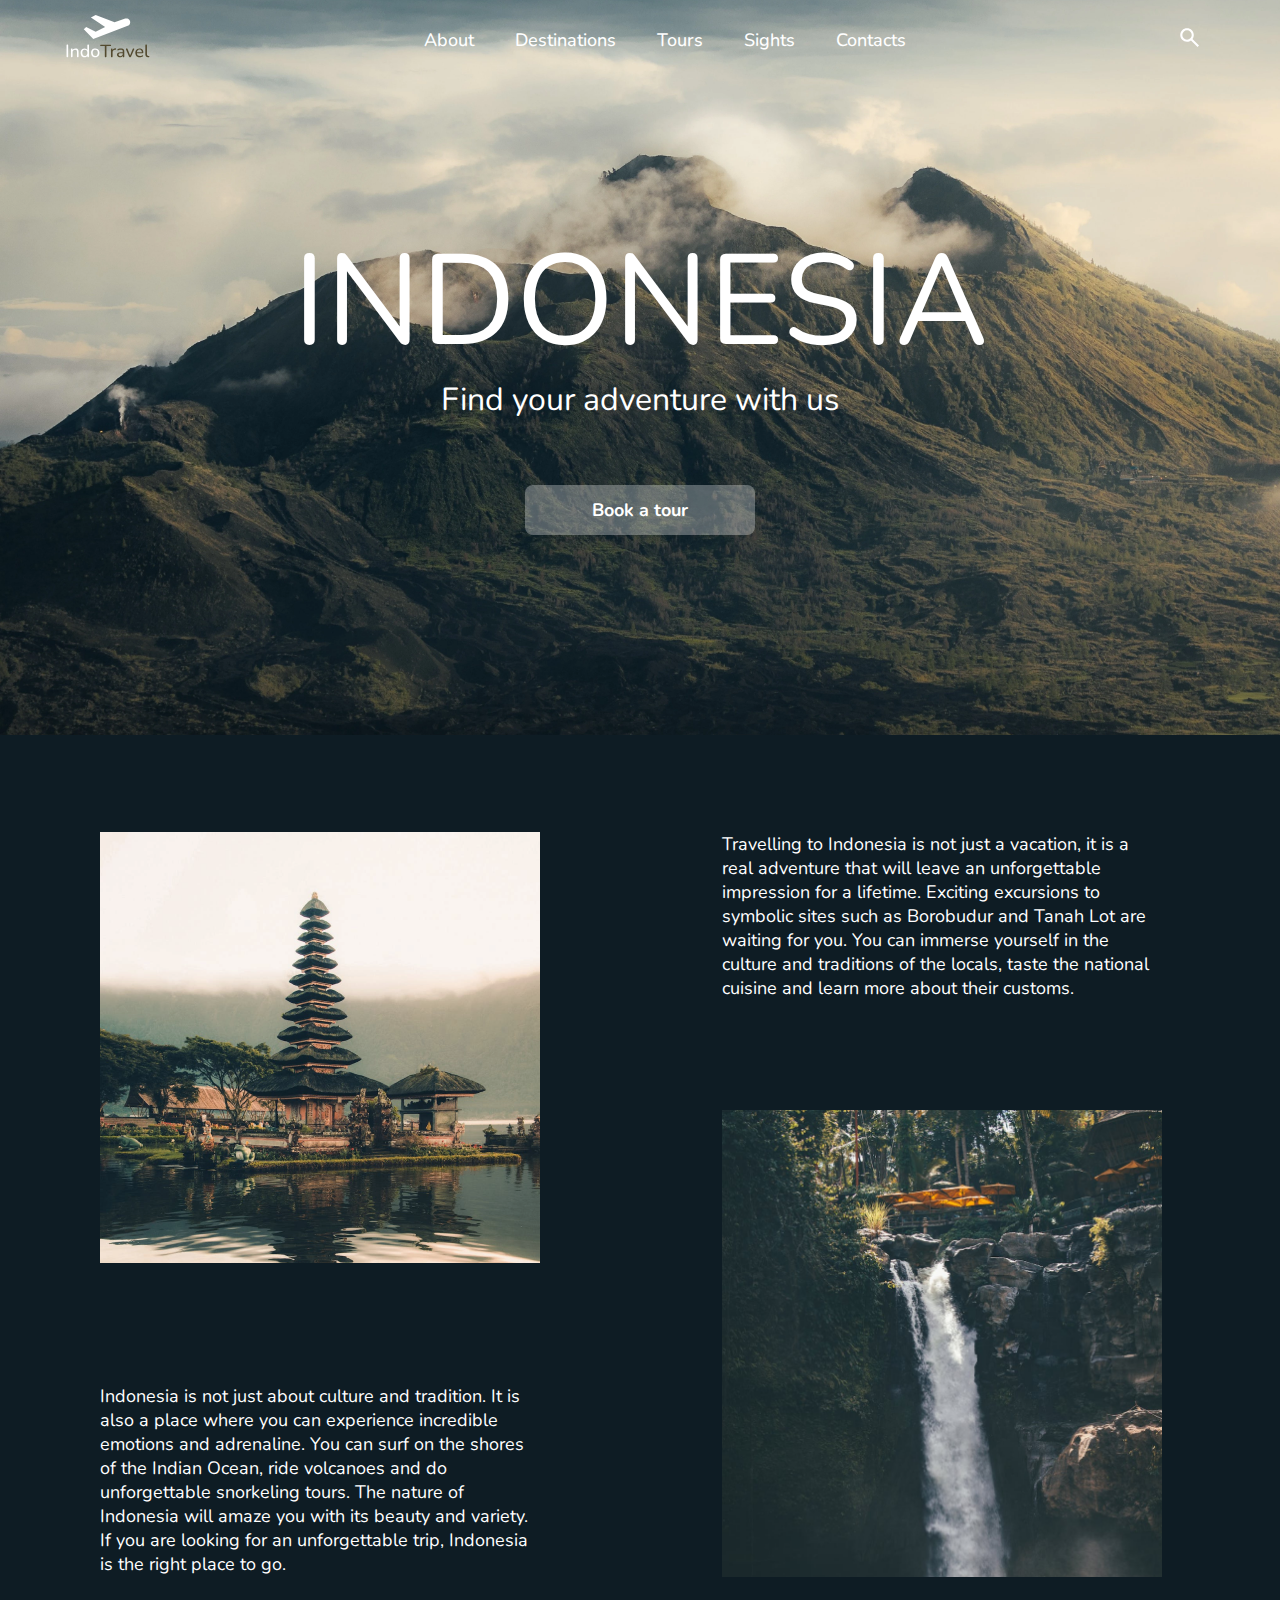
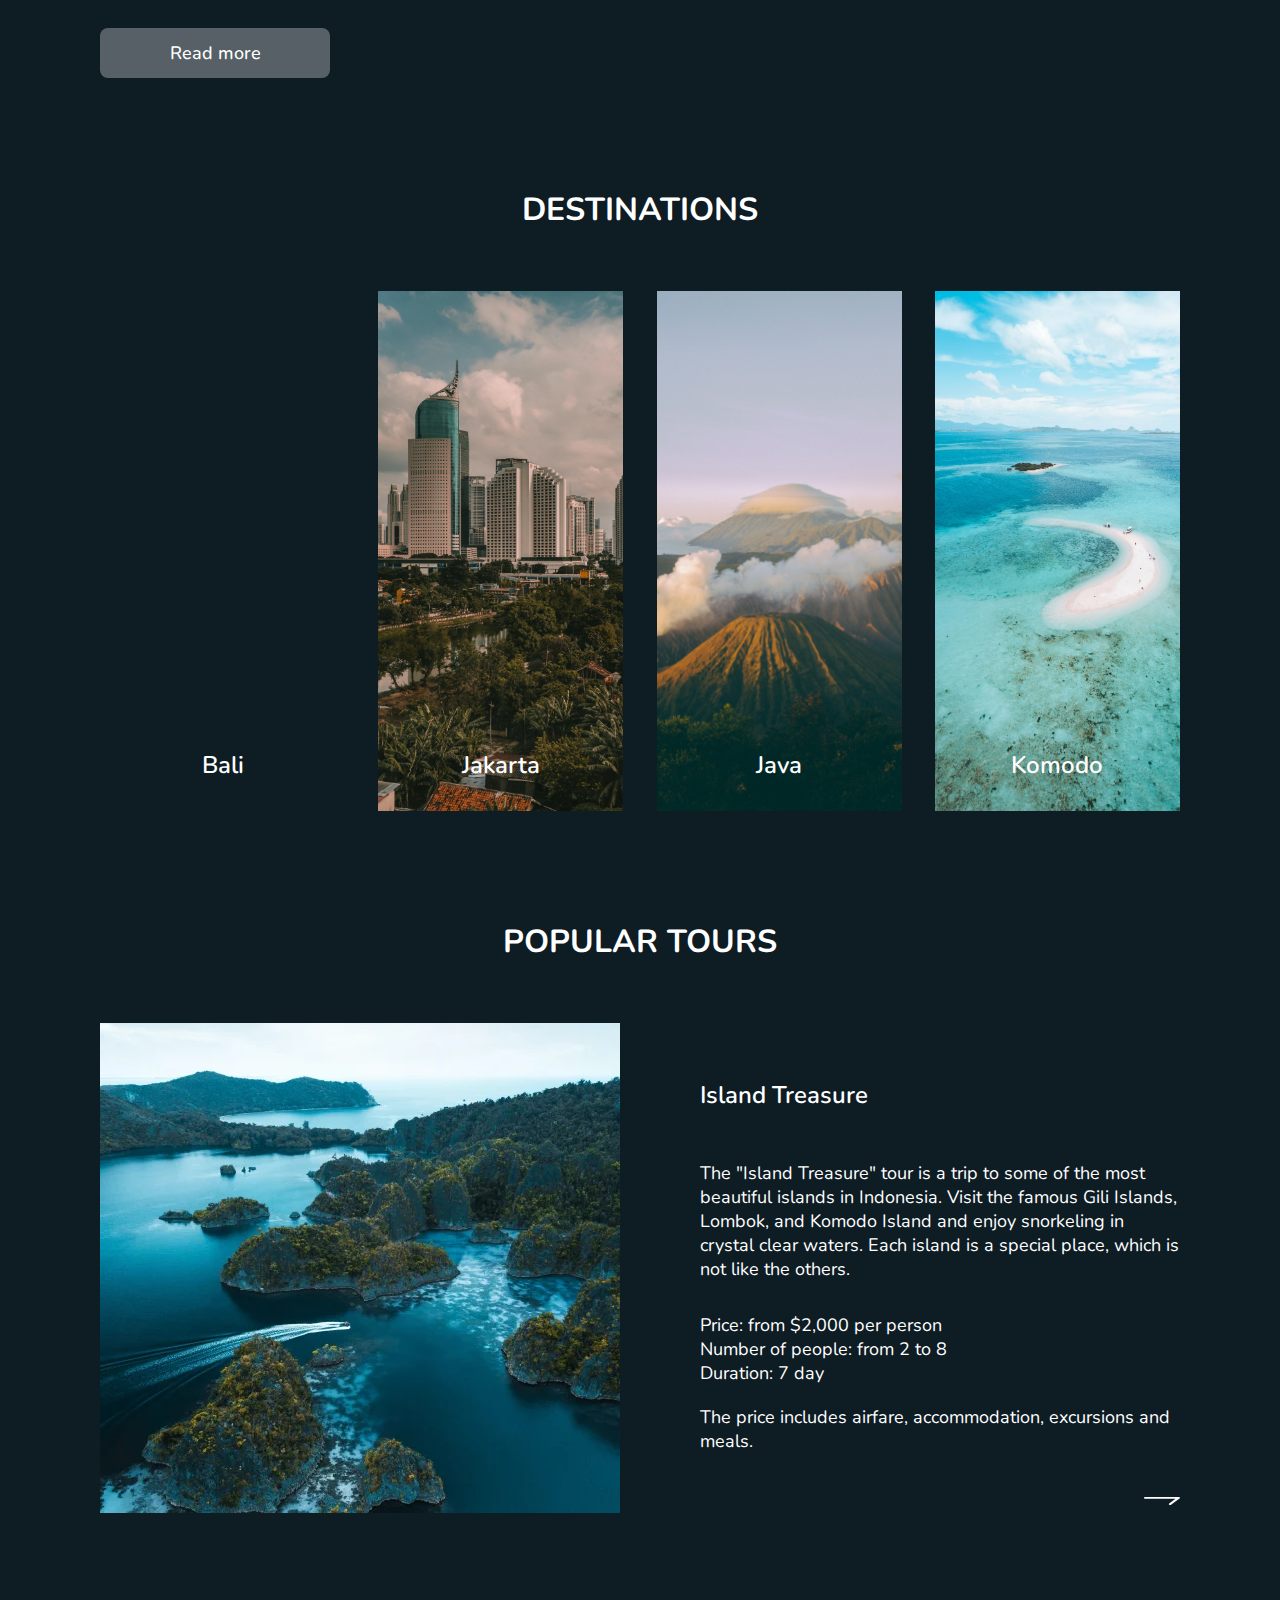
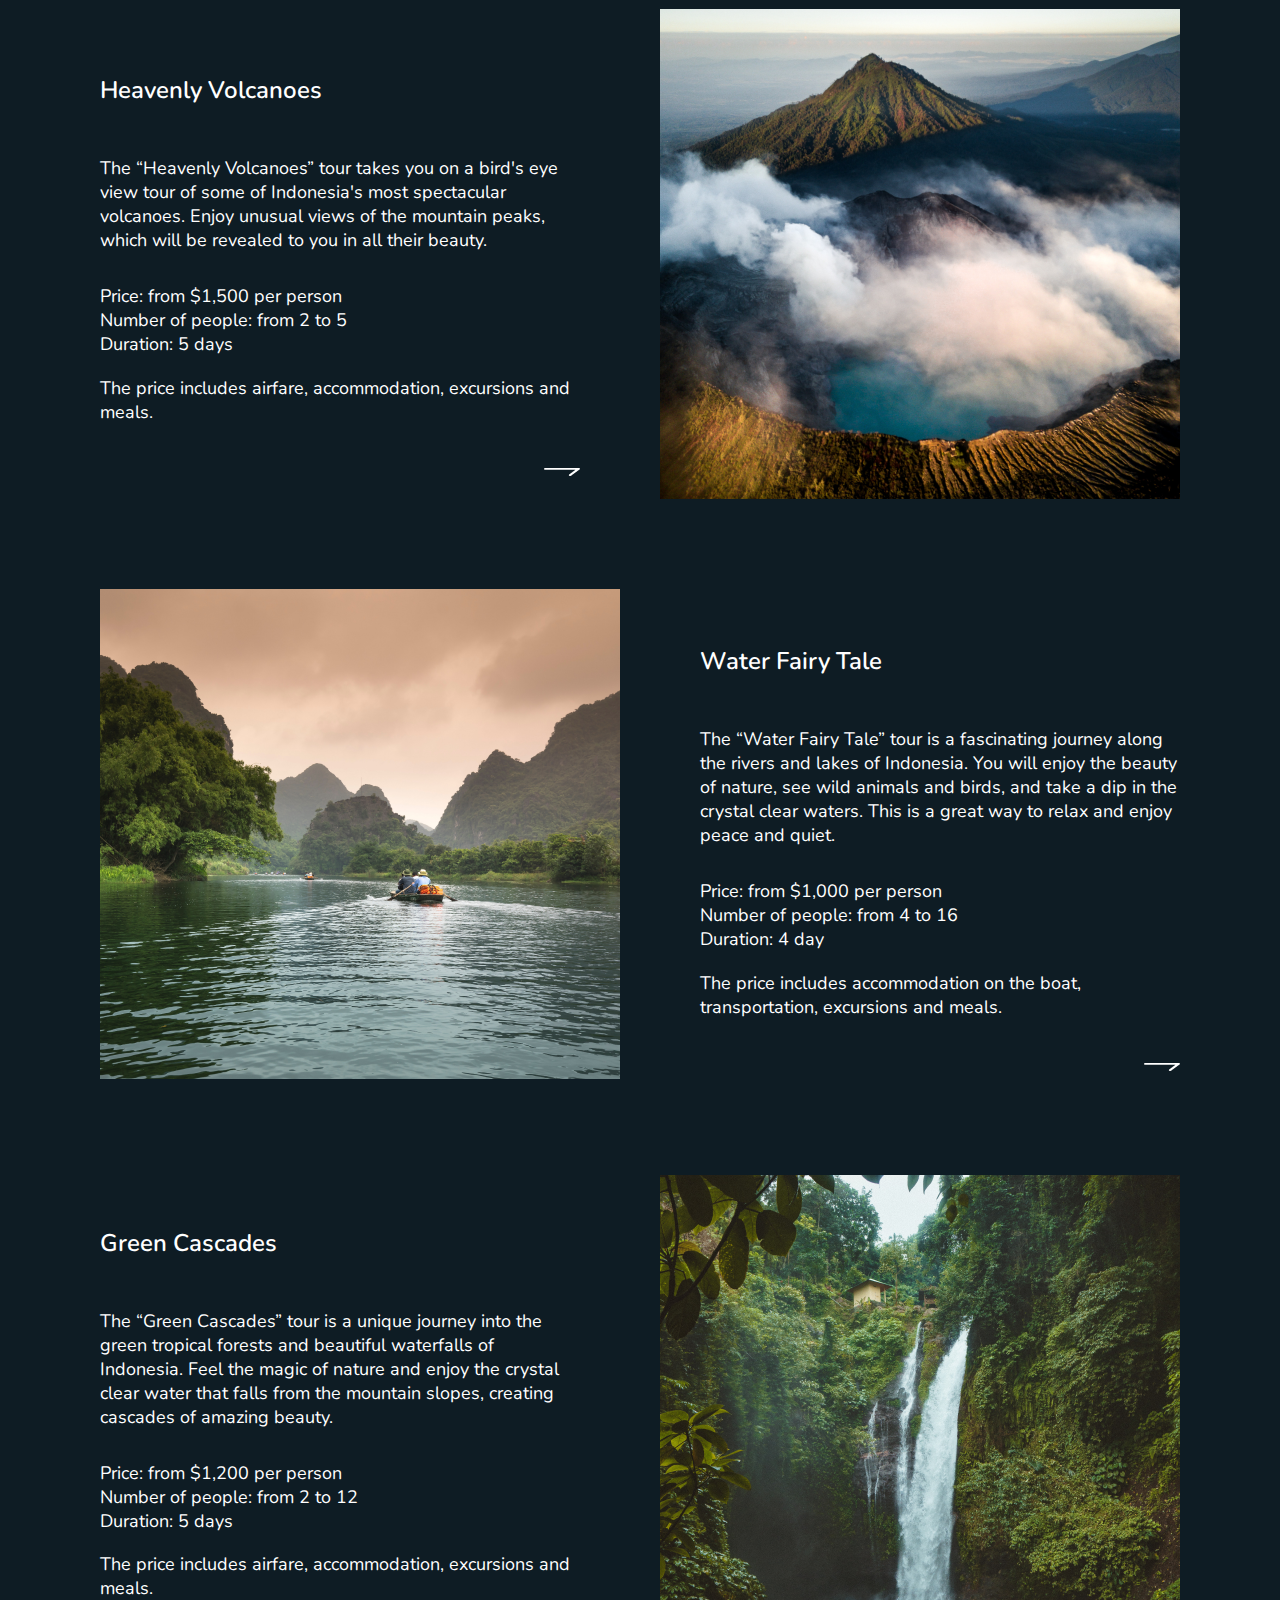
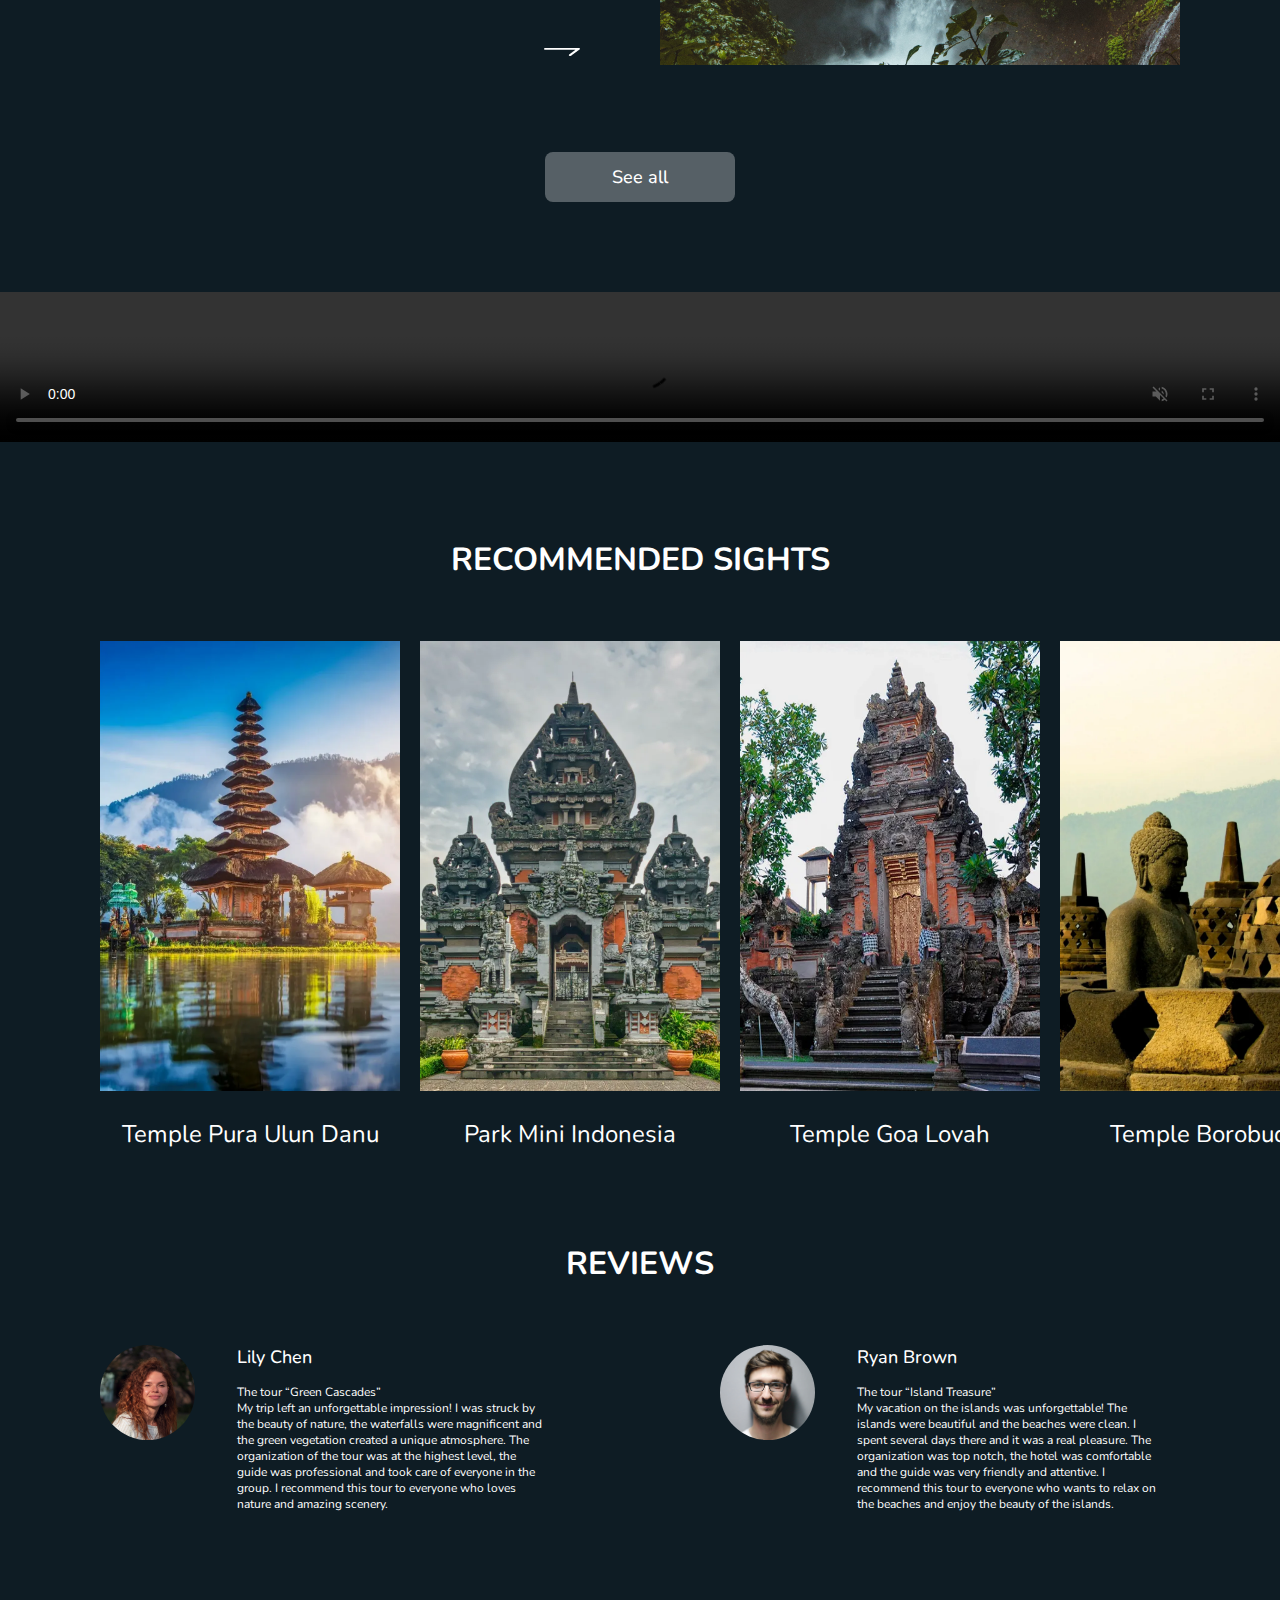
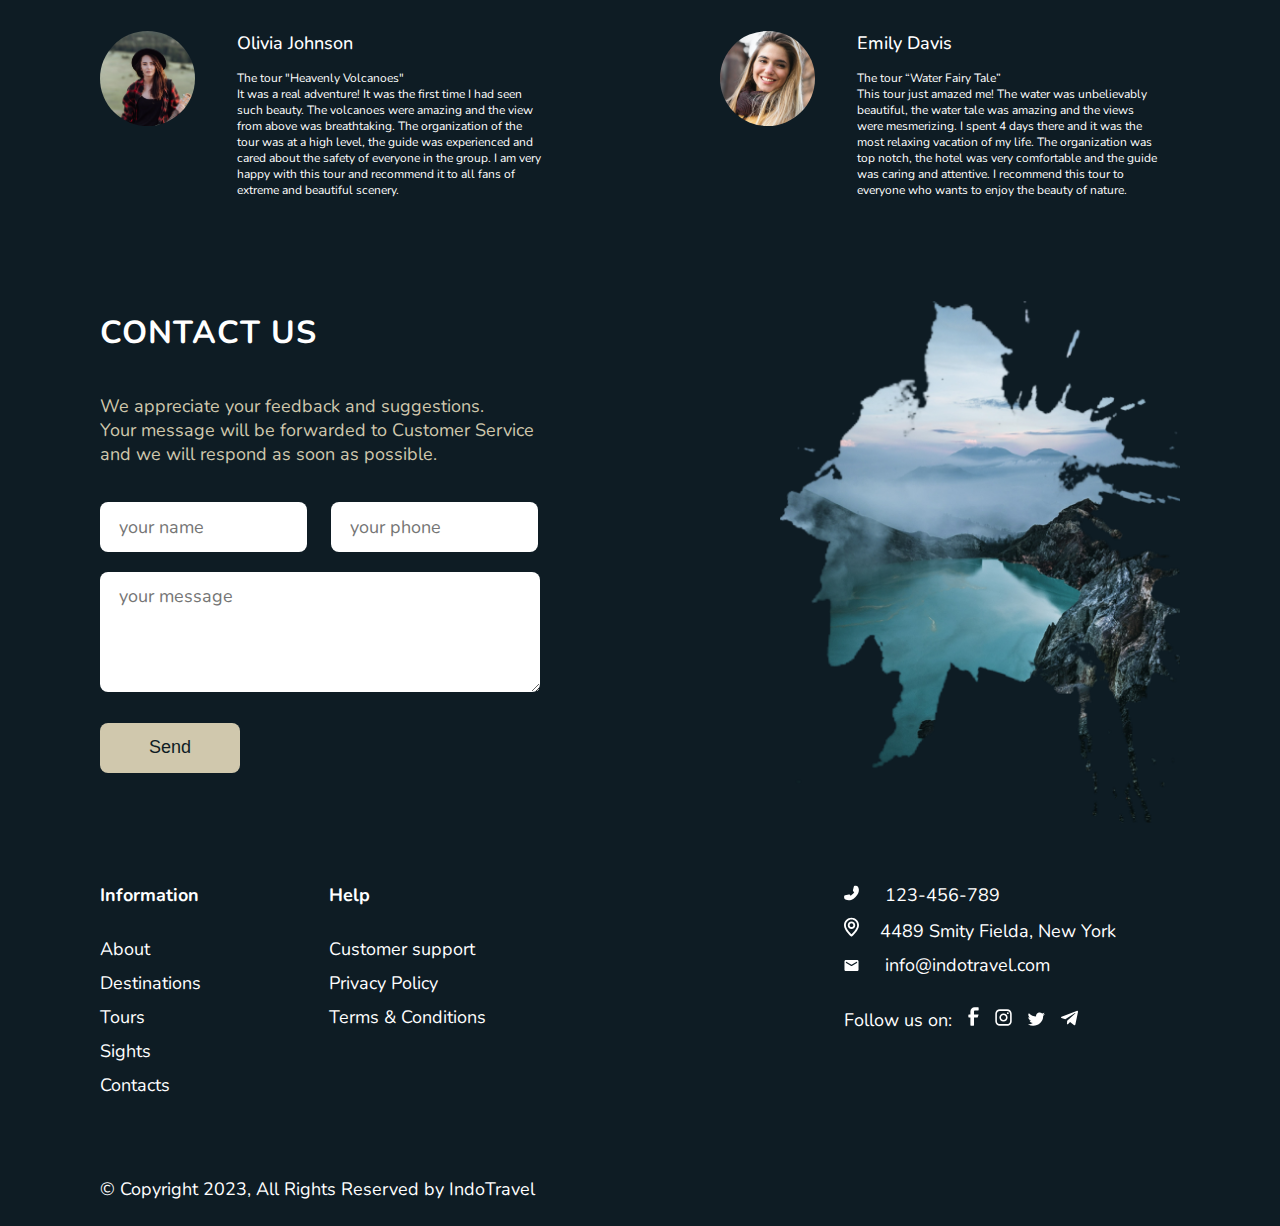
==== commit 0fea6abe: "finished all" ====
--- a/index.html
+++ b/index.html
@@ -46,9 +46,8 @@
         </section>
     </div>
 
-    <div class="container">
-
-        <section class="about-section" id="about">
+    <section class="about-section" id="about">
+        <div class="container">
 
             <h1 class="hidden-paragraph">Hidden paragrapg</h1>
 
@@ -81,9 +80,10 @@
                 <button onclick="window.location.href='./error-page/404.html';" class="about-section__button">Read
                     more</button>
             </div>
-
-        </section>
-    </div>
+        </div>
+
+    </section>
+
 
     <section class="destinations-section" id="destinations">
         <div class="container">
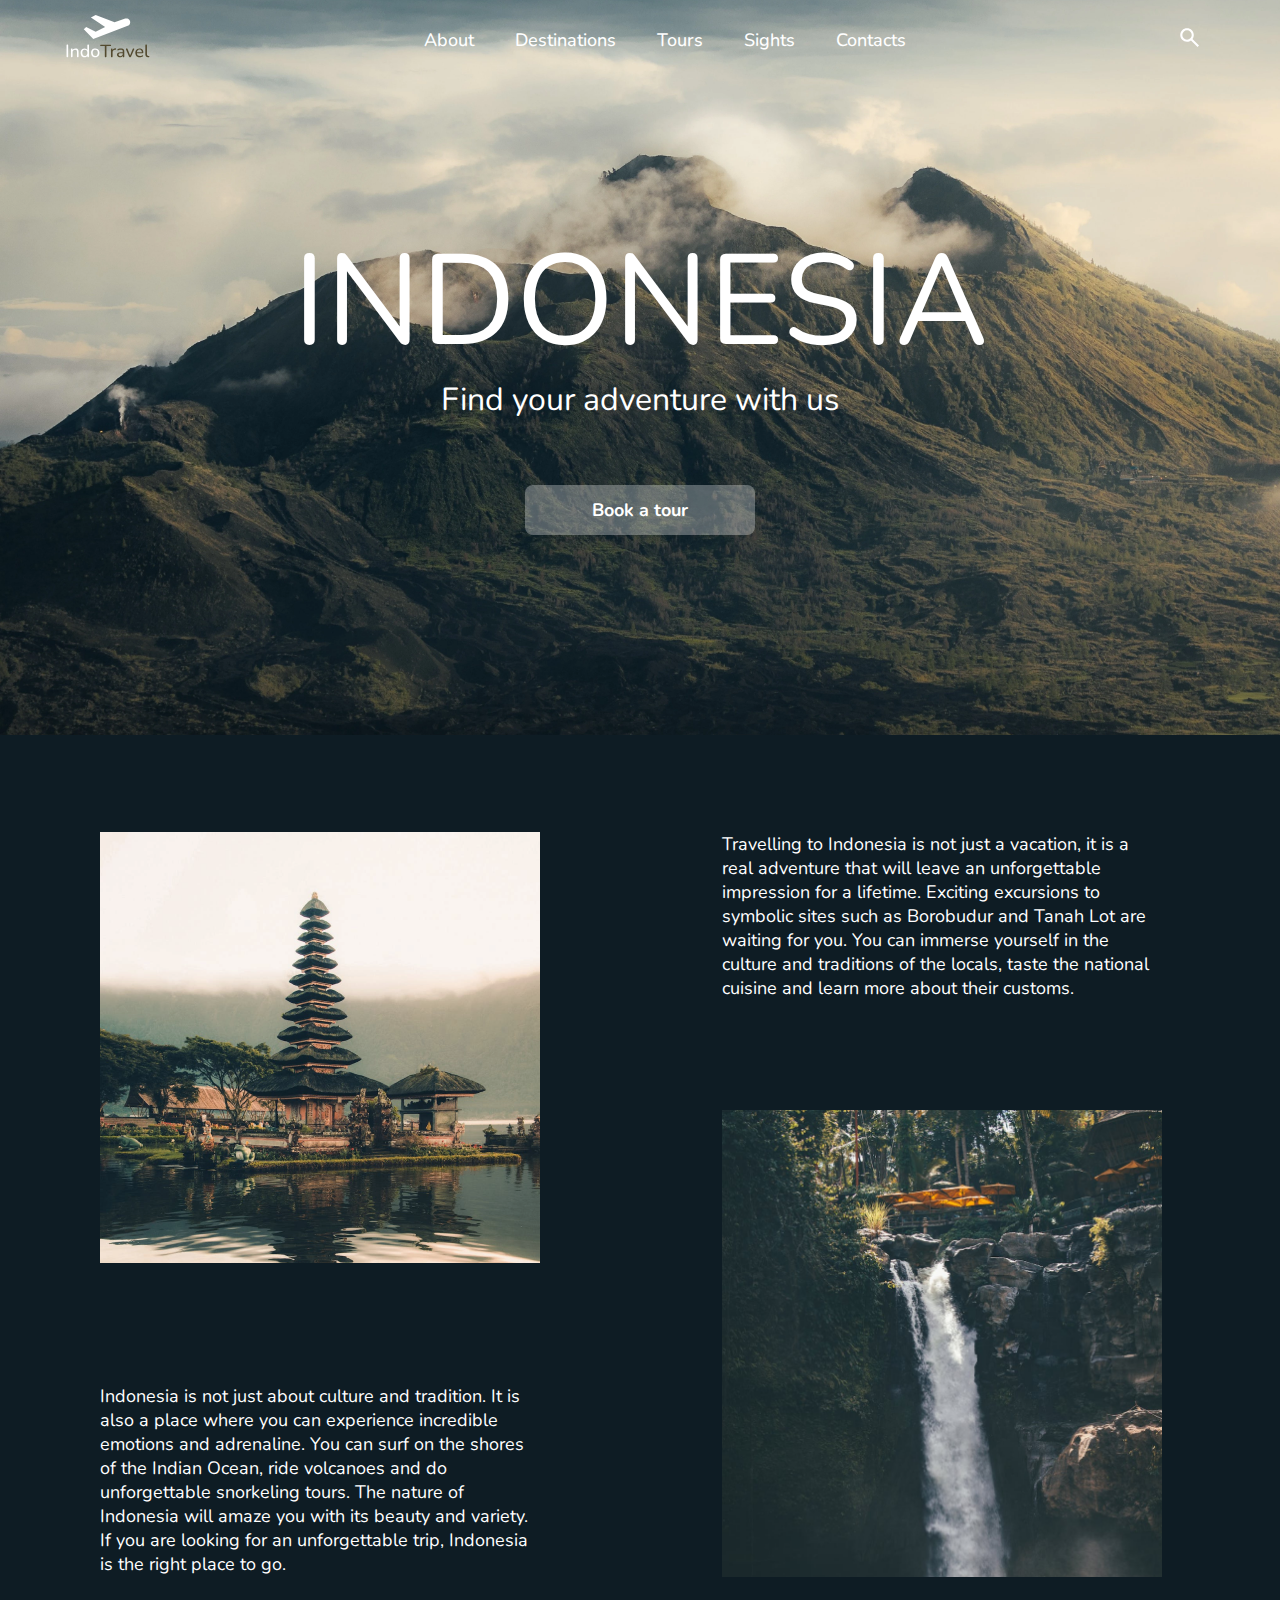
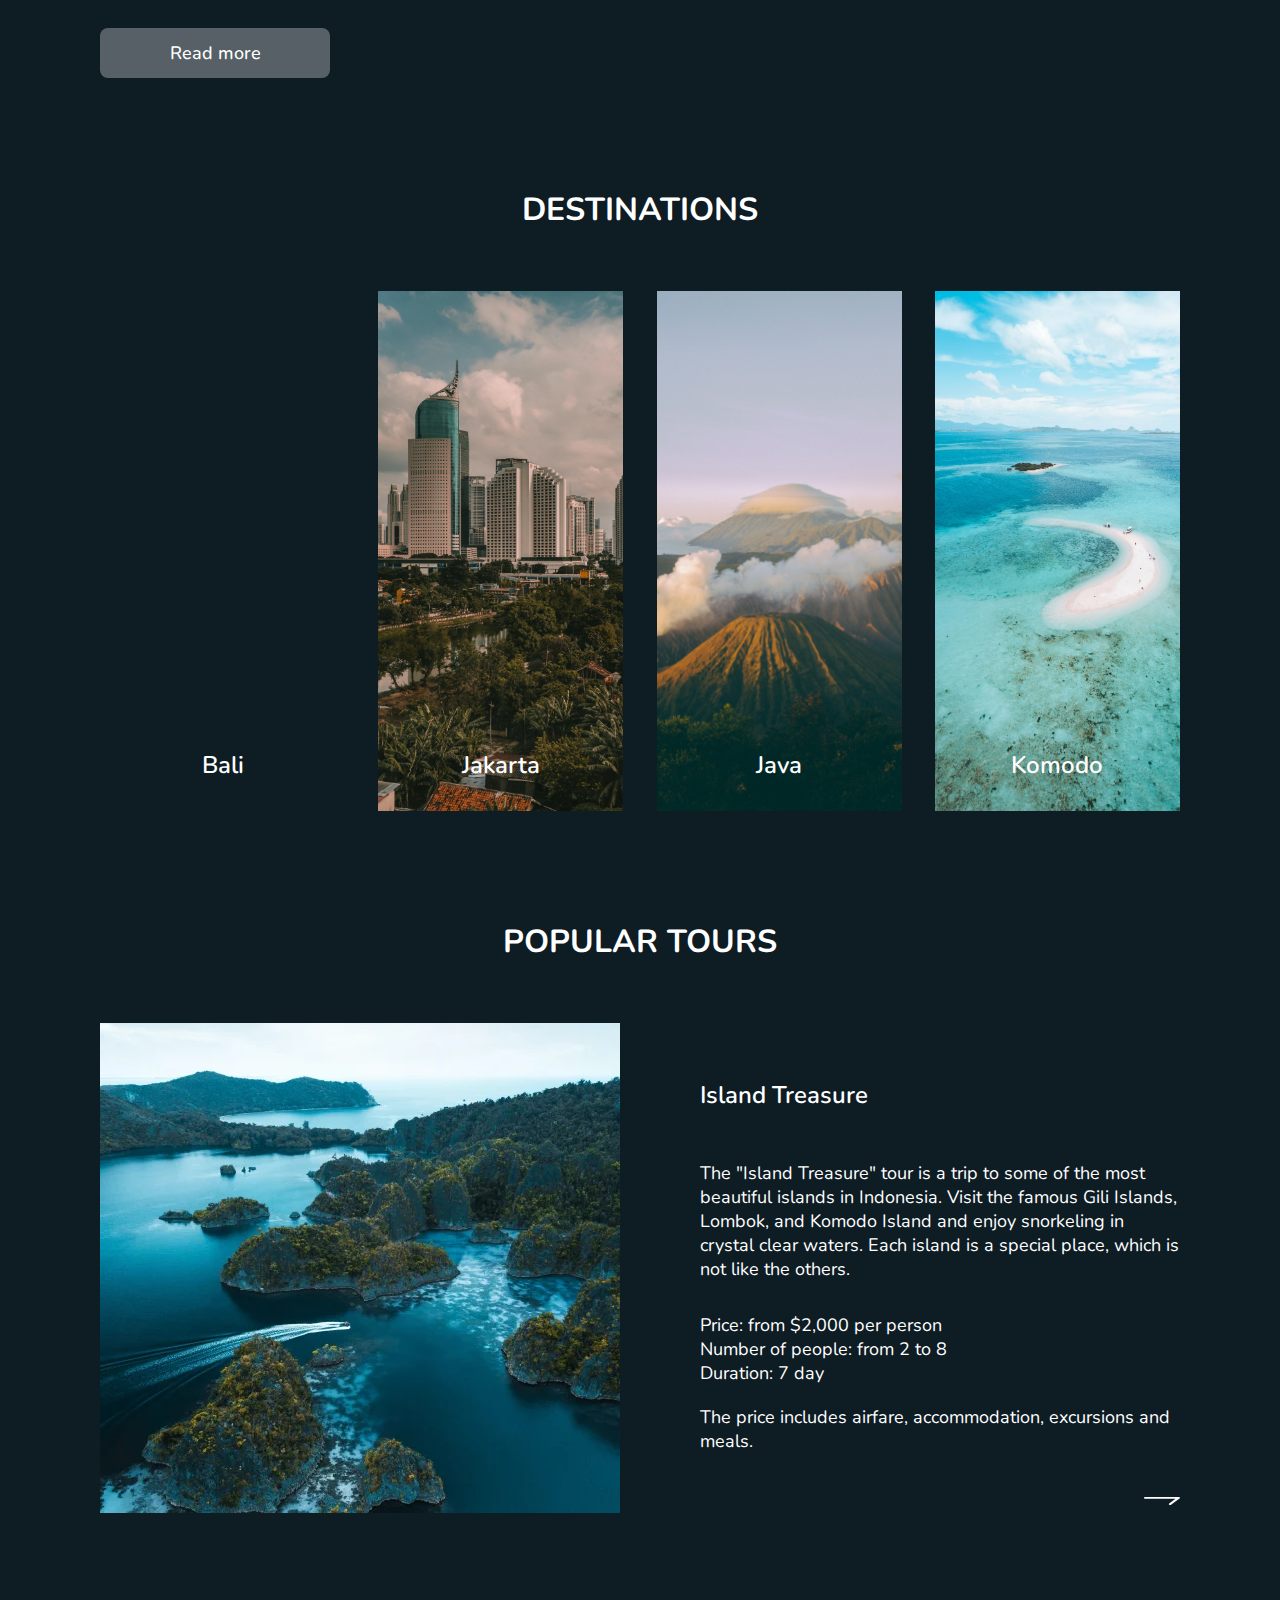
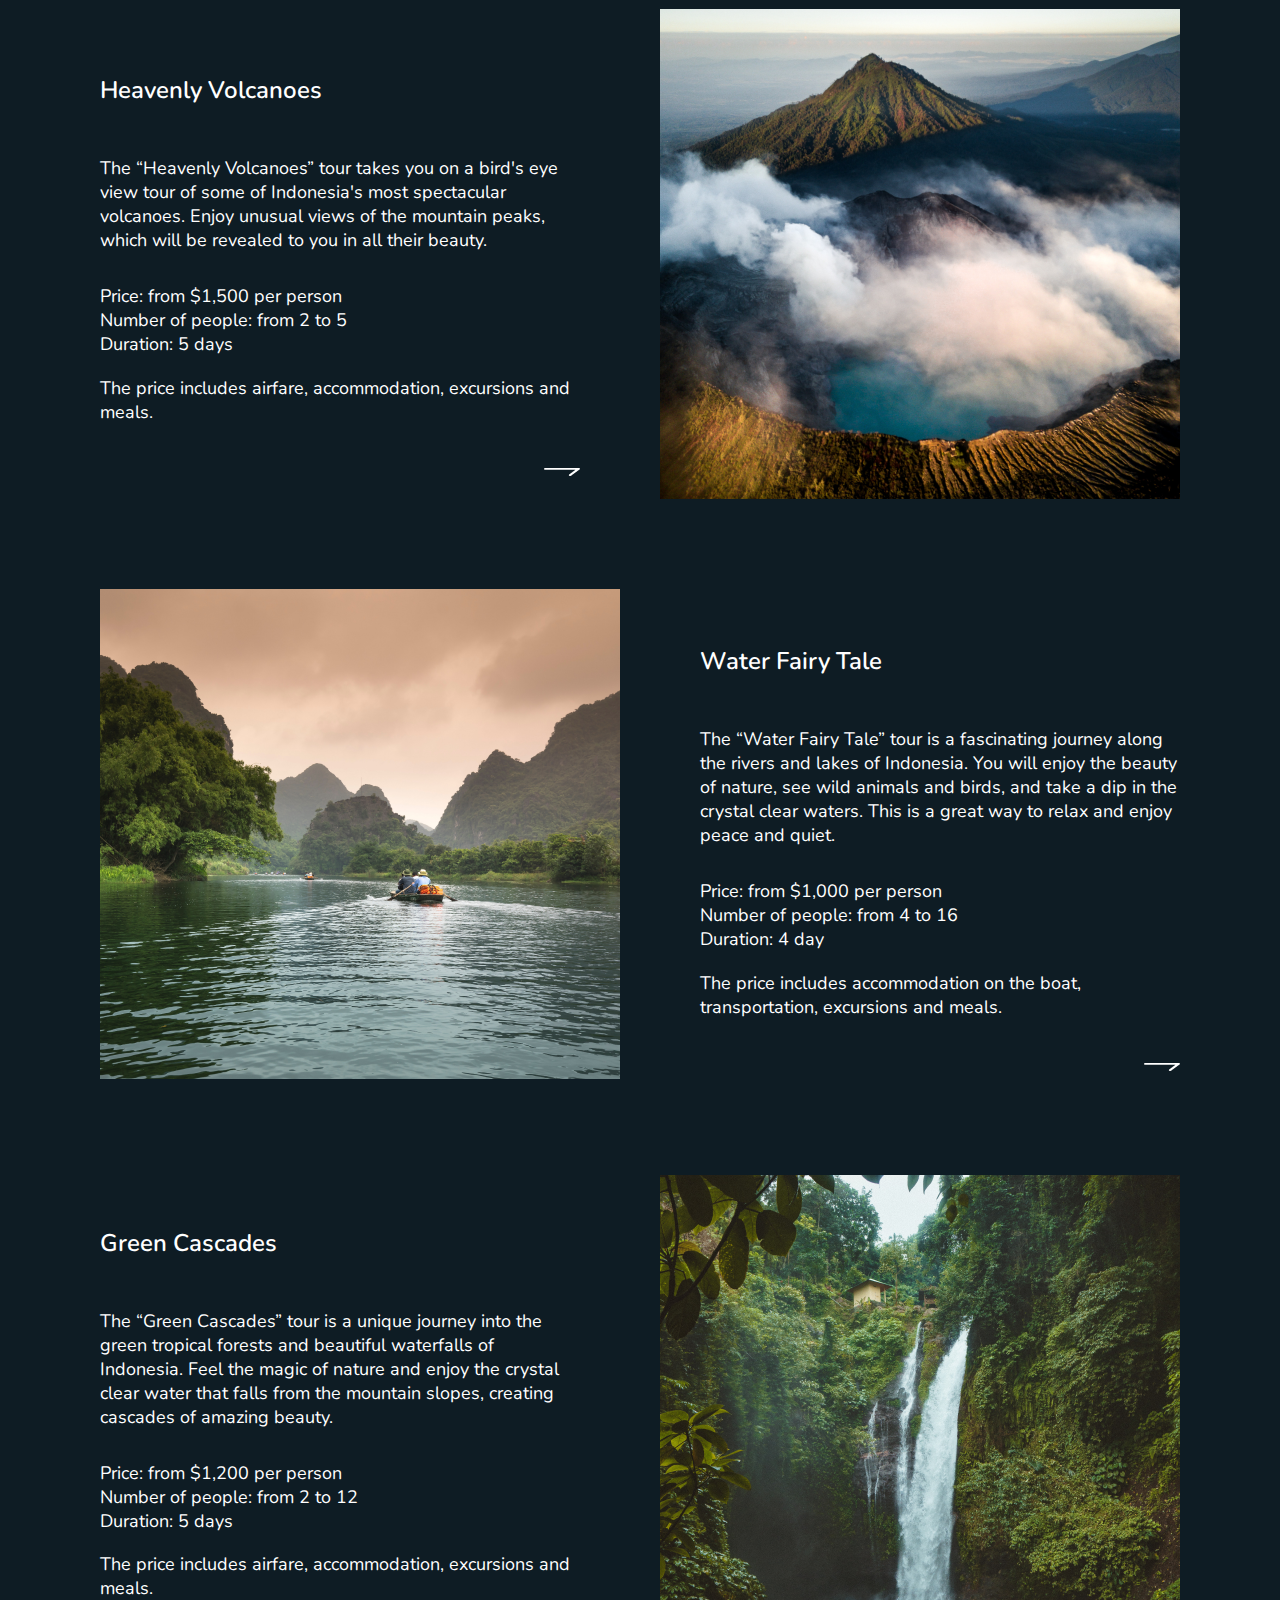
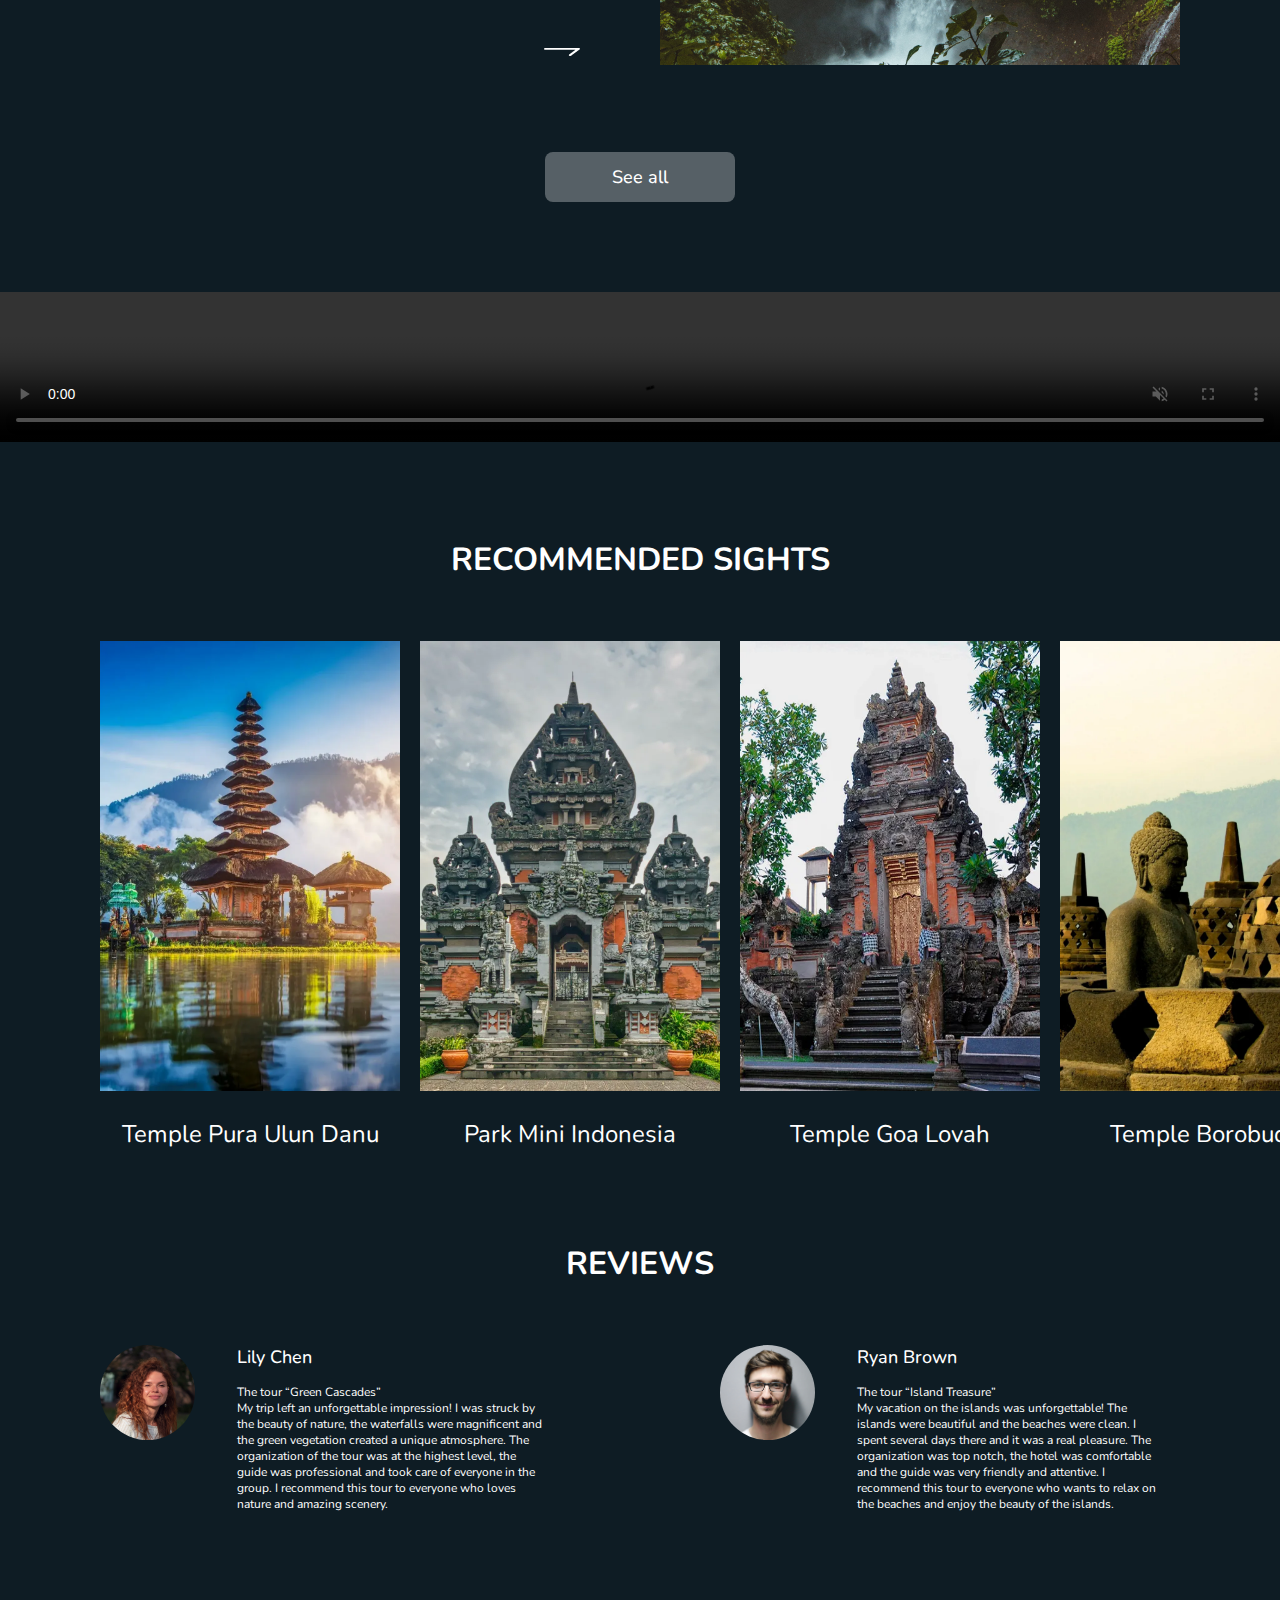
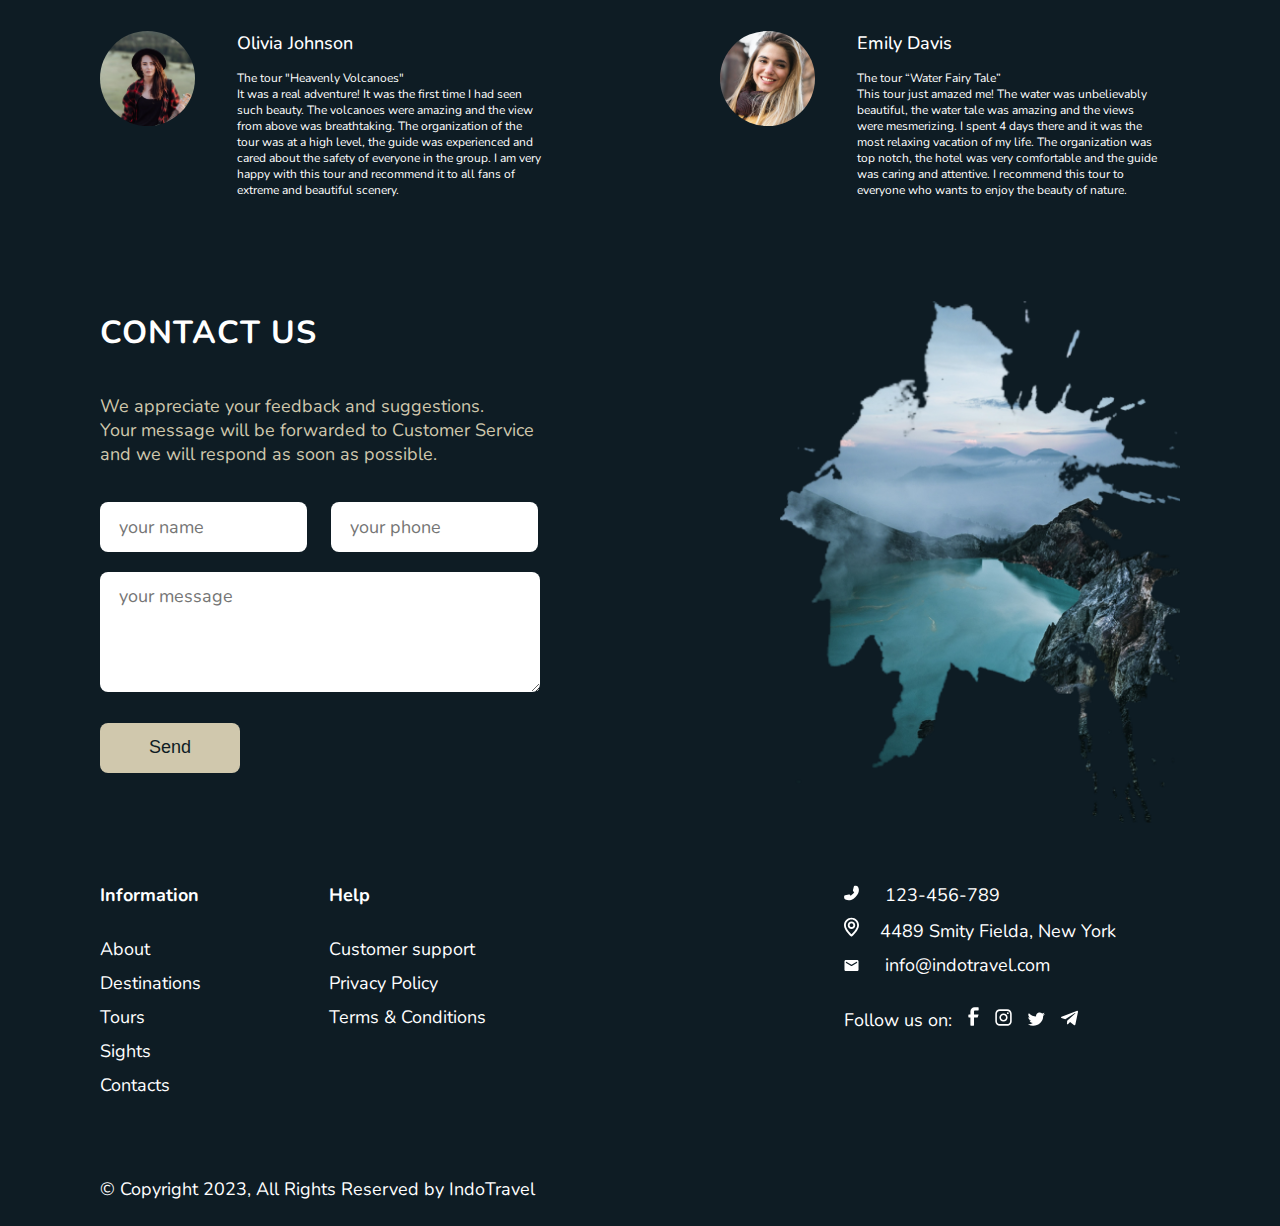
==== commit ffa81551: "last last commit" ====
--- a/index.html
+++ b/index.html
@@ -11,7 +11,10 @@
     <title>IndoTravel</title>
 </head>
 
-<body>
+<body id="top">
+    <p id="back-top"> 
+        <a href="#top"><span></span></a> 
+    </p>
     <div class="home-section">
         <header class="home-section__header">
             <div class="container">
@@ -458,6 +461,9 @@
 
         </div>
     </footer>
+
+    <script src="https://ajax.googleapis.com/ajax/libs/jquery/2.1.3/jquery.min.js"></script>
+    <script src="css/script.js"></script>
 </body>
 
 </html>--- a/css/style.css
+++ b/css/style.css
@@ -1,3 +1,29 @@
+#back-top { 
+    position: fixed; 
+    bottom: 30px; 
+    right: 8px; 
+} 
+ 
+#back-top span { 
+    width: 50px; 
+    height: 50px; 
+    display: block; 
+    margin-bottom: 6px; 
+    background: #D0C8AD url(../imgs/up-arrow.png) no-repeat center center; 
+    background-size: 68%; 
+    -webkit-border-radius: 100px; 
+    -moz-border-radius: 100px; 
+    border-radius: 100px; 
+    -webkit-transition: 1s; 
+    -moz-transition: 1s; 
+    transition: 1.2s; 
+} 
+ 
+#back-top a:hover span { 
+    background-color: #efece5; 
+    cursor: pointer;
+}
+
 .home-section {
     width: 100%;
     background: #0E1C24 url("../imgs/bg1.webp");
